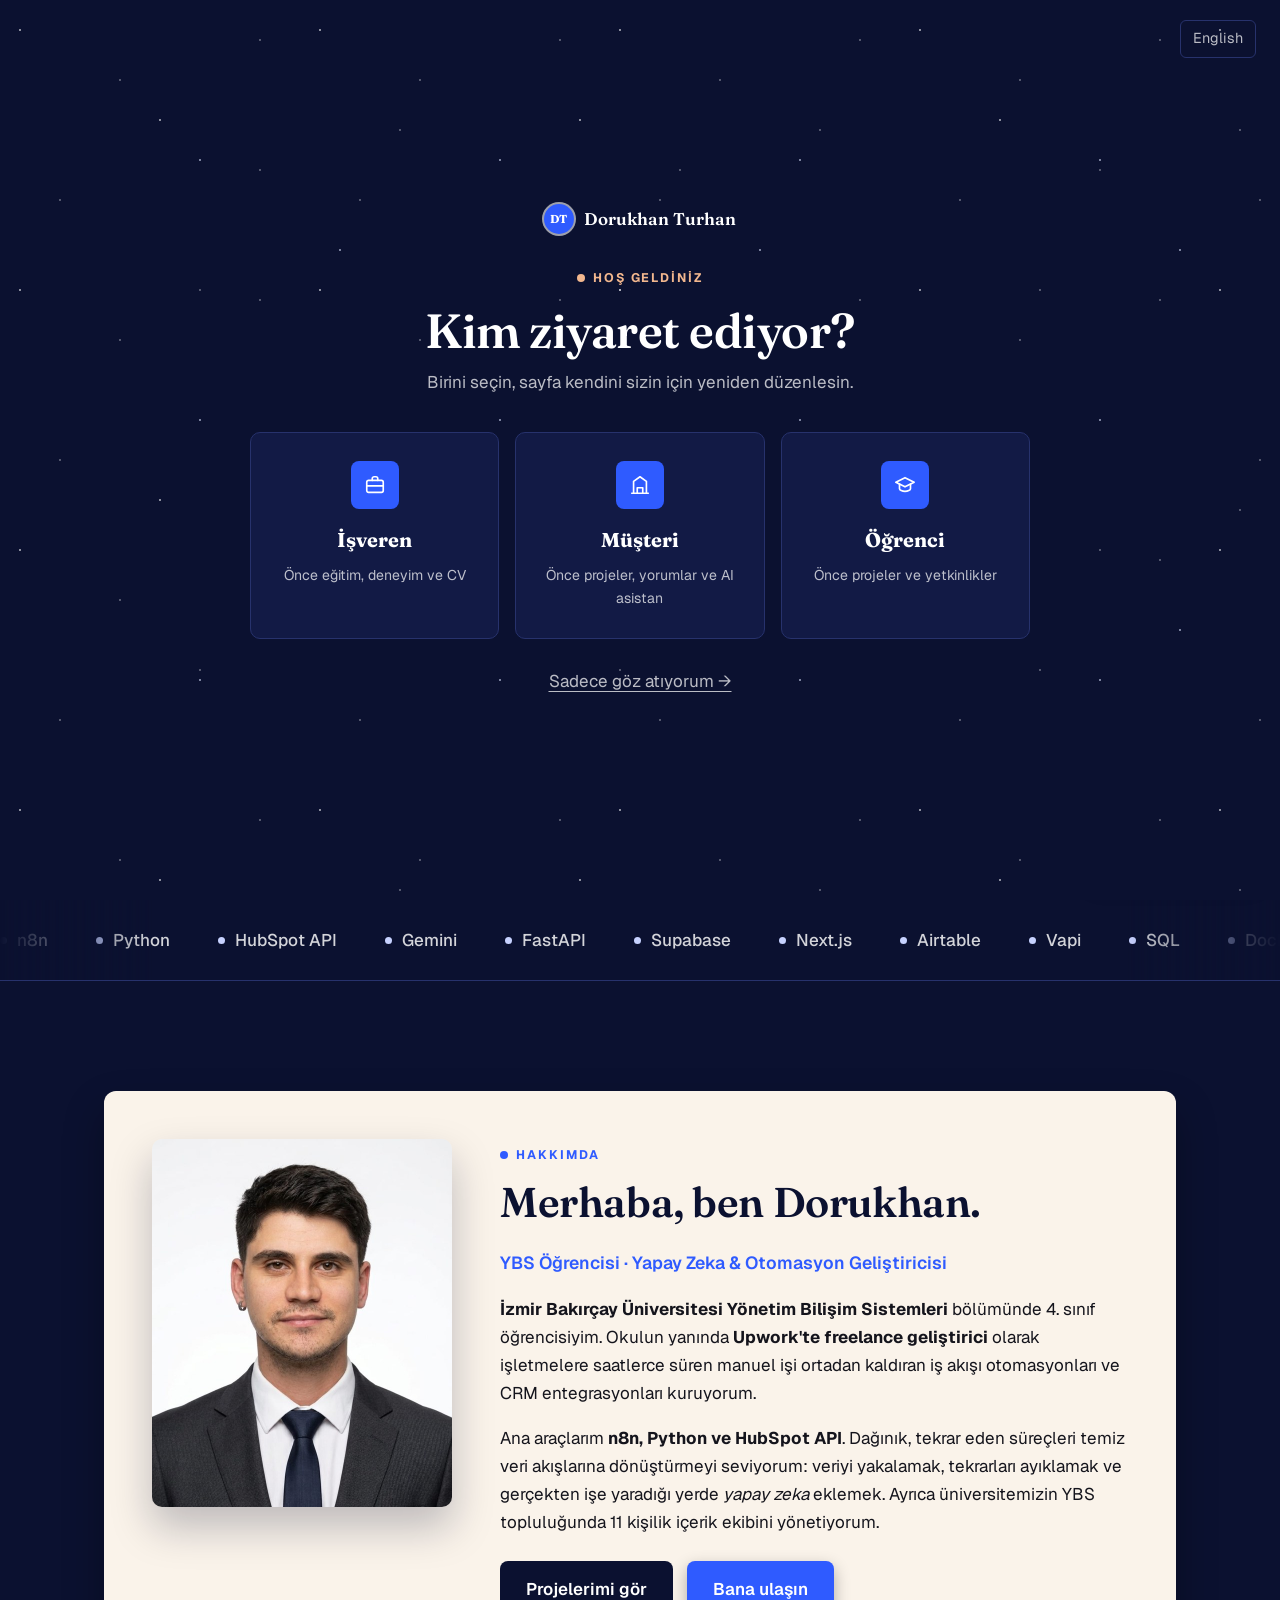
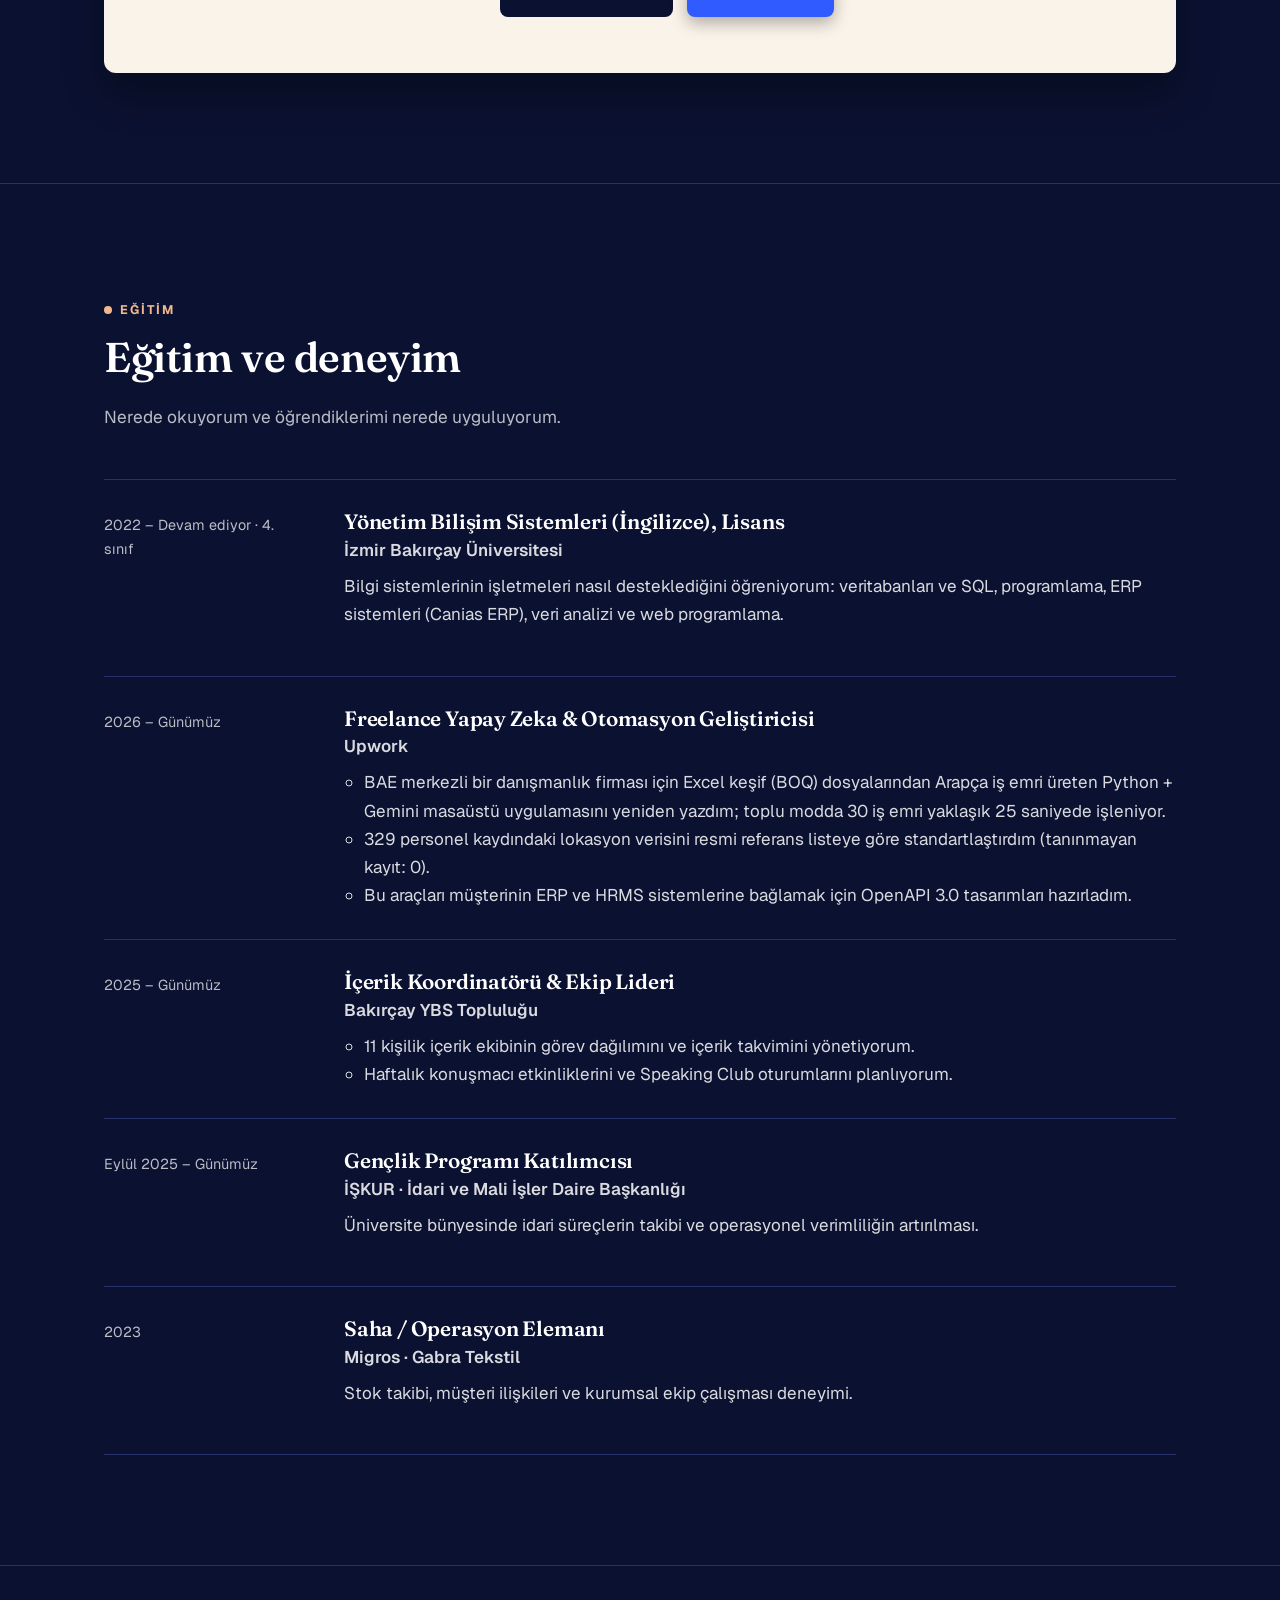
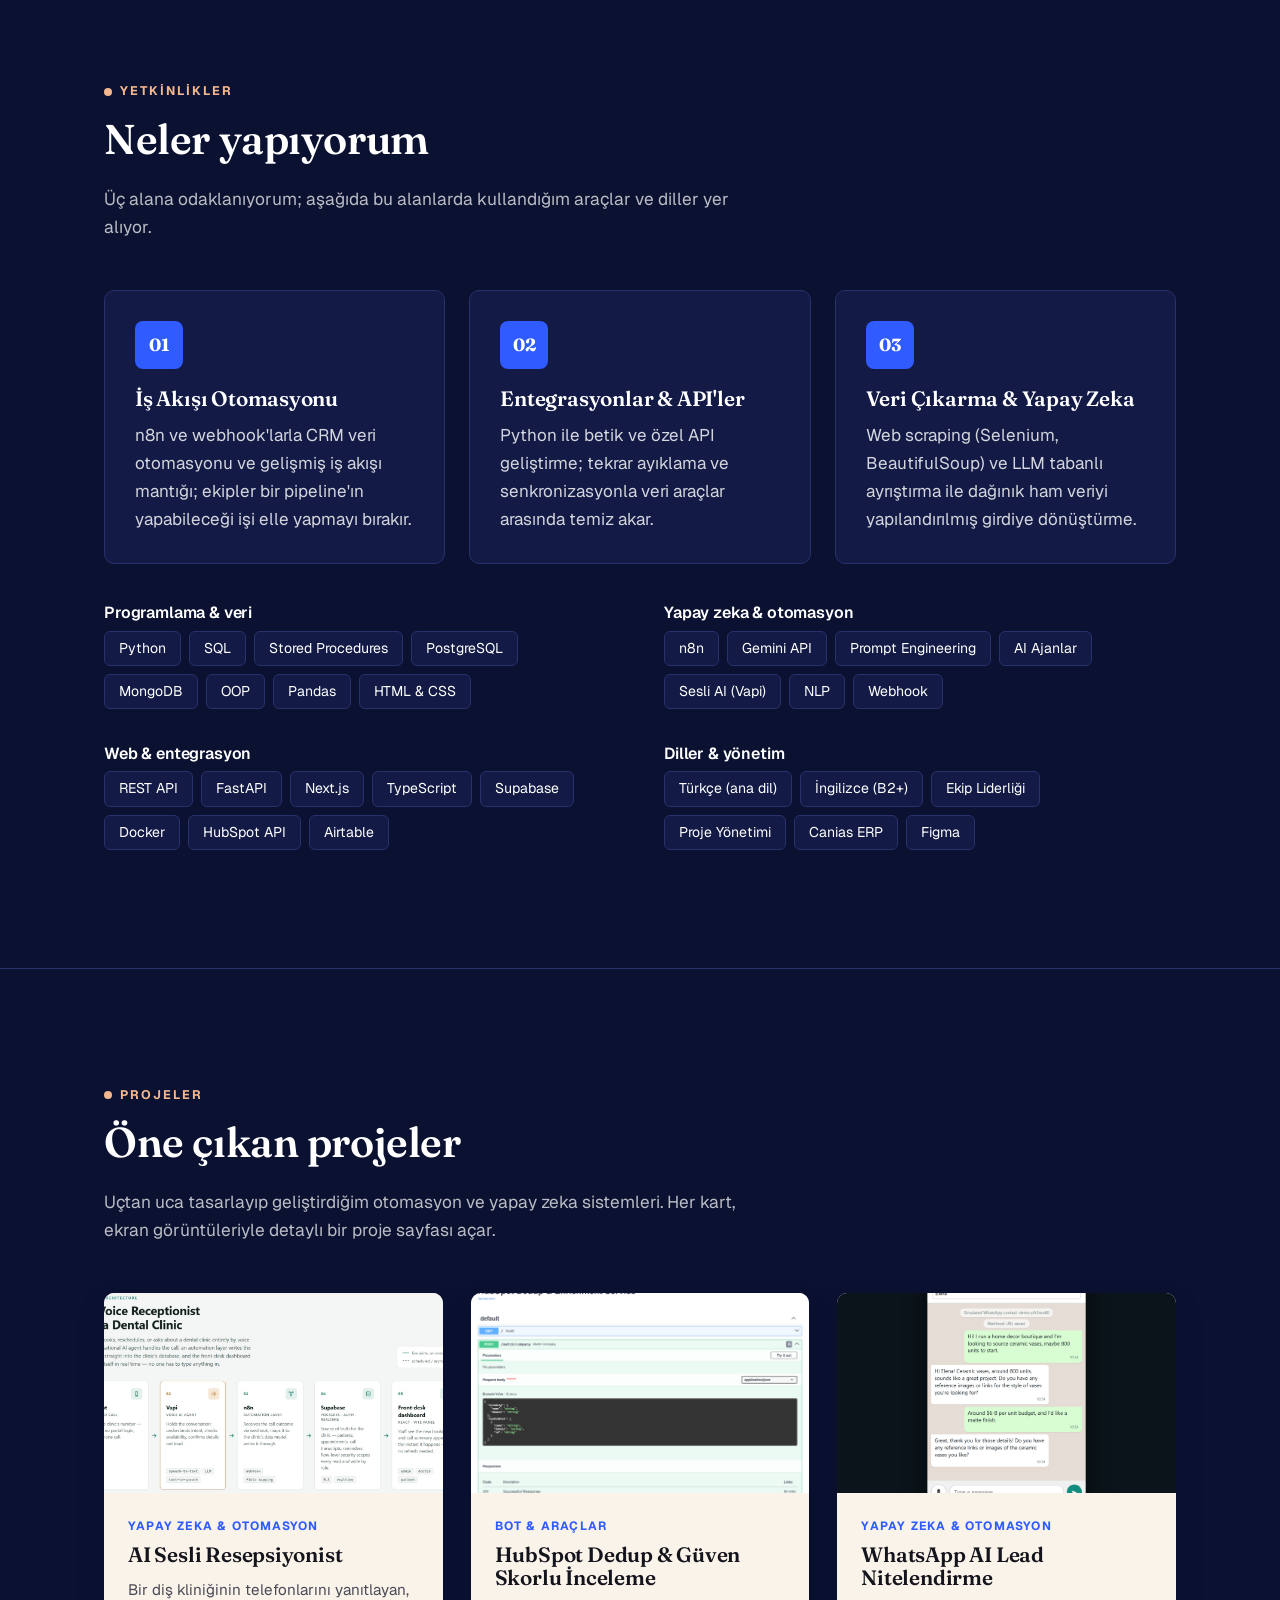
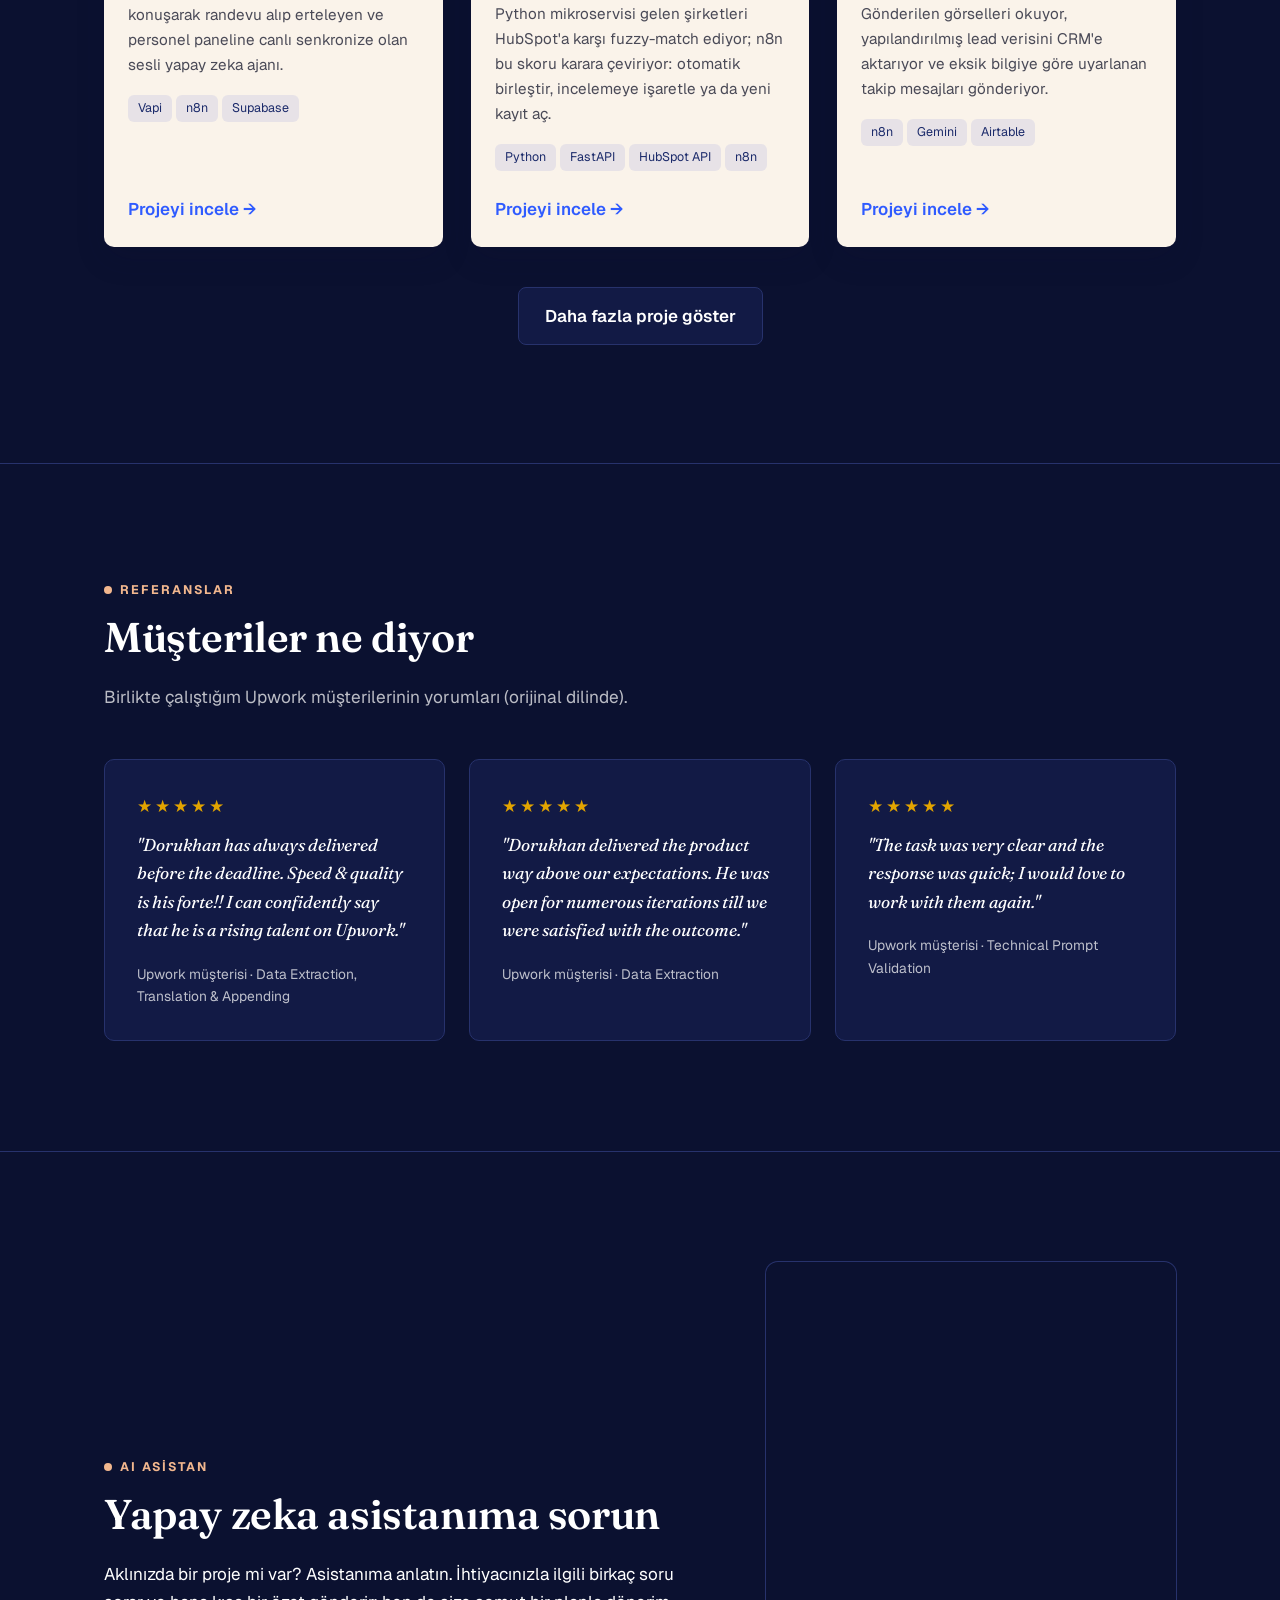
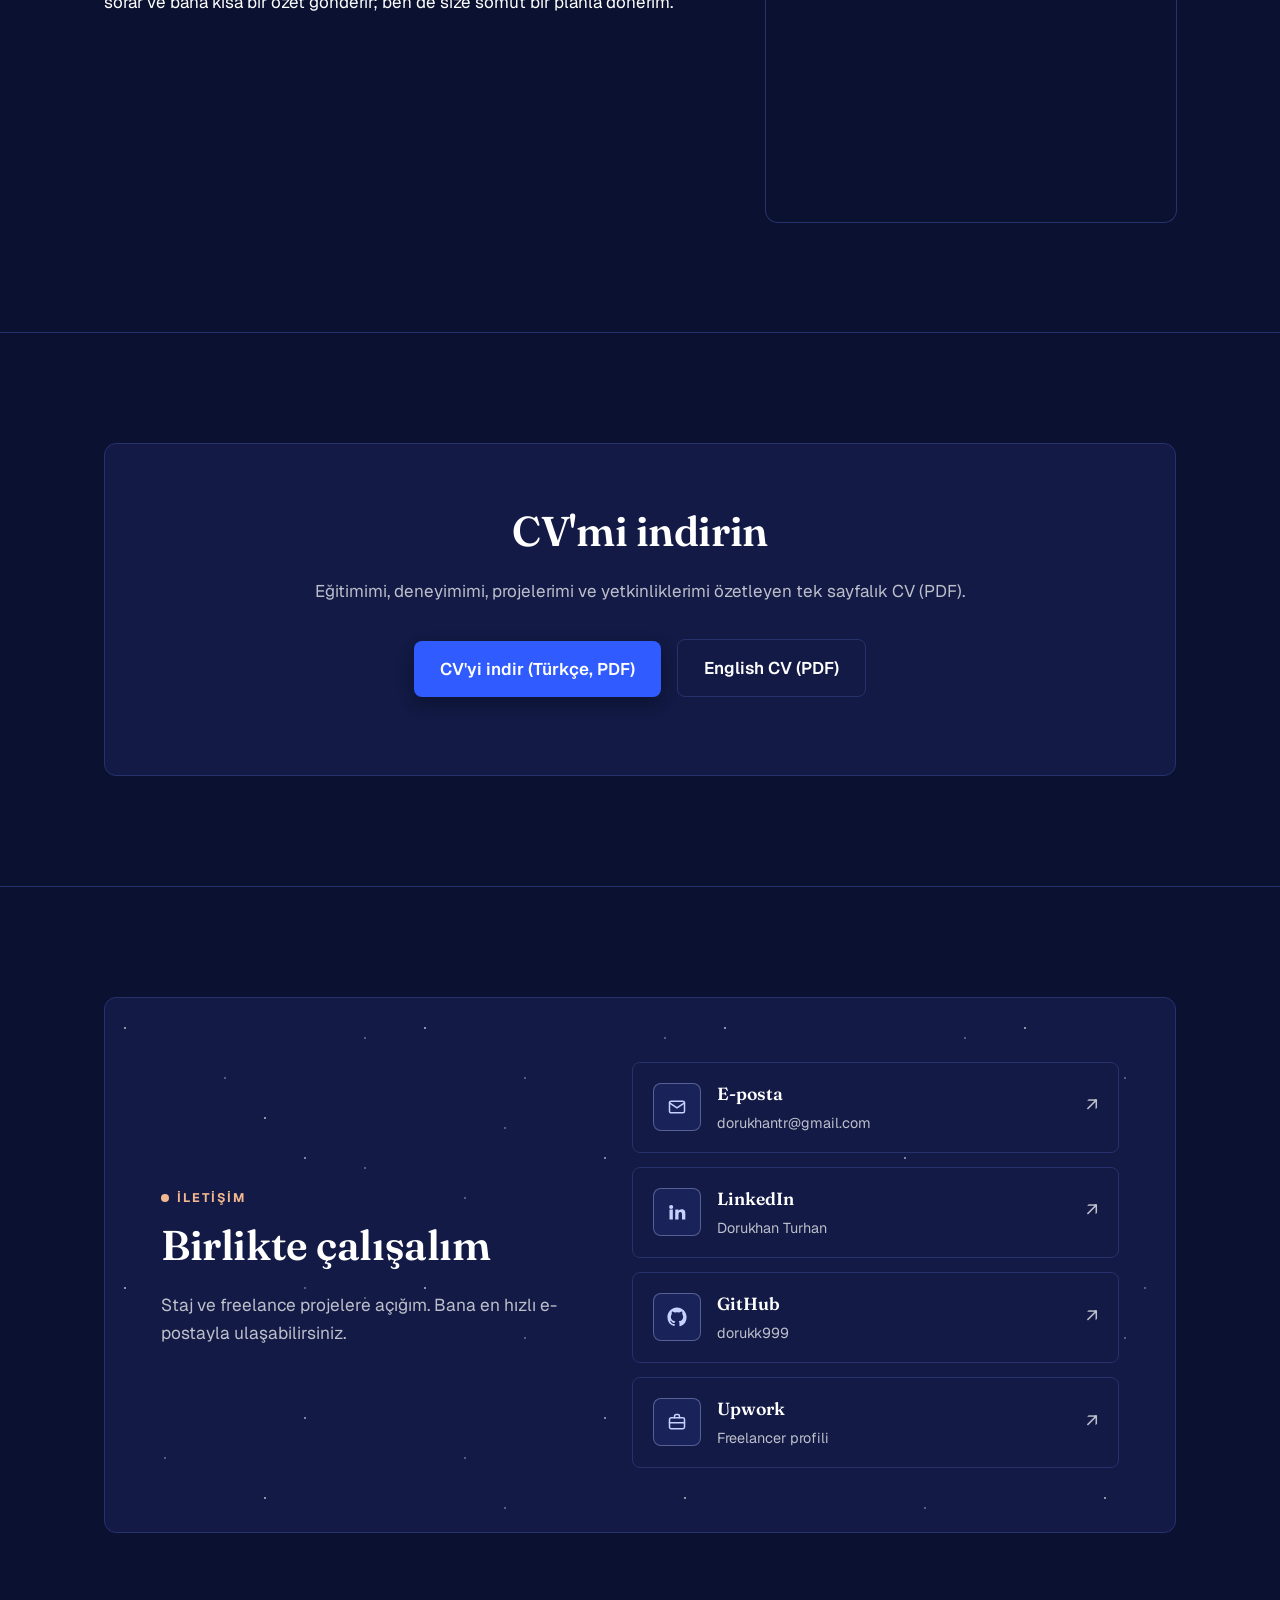
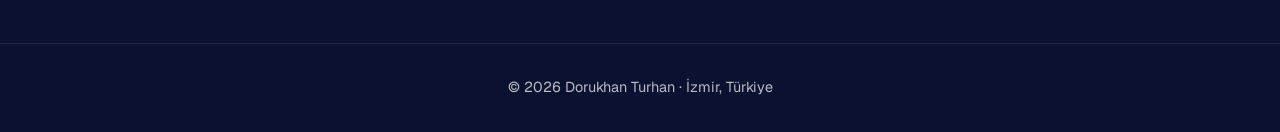
==== tr.html @ 6c32c75b "Shorten CSS and HTML without changing the rendered page" ====
<!DOCTYPE html>
<html lang="tr">
<head>
  <meta charset="UTF-8">
  <meta name="viewport" content="width=device-width, initial-scale=1.0">
  <title>Dorukhan Turhan | Yapay Zeka ve İş Akışı Otomasyonu Geliştiricisi</title>
  <meta name="description" content="Yönetim Bilişim Sistemleri öğrencisi ve freelance yapay zeka / iş akışı otomasyonu geliştiricisi Dorukhan Turhan'ın kişisel web sitesi.">
  <link rel="preconnect" href="https://fonts.googleapis.com">
  <link rel="preconnect" href="https://fonts.gstatic.com" crossorigin>
  <link href="https://fonts.googleapis.com/css2?family=Fraunces:ital,opsz,wght@0,9..144,400..700;1,9..144,400..700&amp;family=Geist:wght@400;500;600;700&amp;display=swap" rel="stylesheet">
  <link rel="stylesheet" href="styles.css?v=20261112220352">
</head>
<body>

  <!-- GATE:START (generated by persona.py) -->
  <!-- Welcome screen: shown on load. Its buttons are labels for the radio
       buttons in the hero, so choosing one personalises the page and closes it. -->
  <div class="gate" role="dialog" aria-modal="true" aria-labelledby="gate-title">
    <div class="stars"></div>
    <a href="index.html" class="gate-lang" lang="en">English</a>
    <div class="gate-box">
      <p class="gate-brand"><span class="brand-mark">DT</span>Dorukhan Turhan</p>
      <span class="eyebrow">Hoş geldiniz</span>
      <h2 id="gate-title">Kim ziyaret ediyor?</h2>
      <p class="gate-sub">Birini seçin, sayfa kendini sizin için yeniden düzenlesin.</p>
      <div class="gate-options">
        <label for="v-recruiter" class="gate-option" style="--n:0">
          <span class="gate-icon"><svg viewBox="0 0 24 24" fill="none" stroke="currentColor" stroke-width="1.8" stroke-linecap="round" stroke-linejoin="round" aria-hidden="true"><rect x="3" y="7" width="18" height="13" rx="2"/><path d="M9 7V5a2 2 0 0 1 2-2h2a2 2 0 0 1 2 2v2"/><path d="M3 13h18"/></svg></span>
          <strong>İşveren</strong>
          <span>Önce eğitim, deneyim ve CV</span>
        </label>
        <label for="v-client" class="gate-option" style="--n:1">
          <span class="gate-icon"><svg viewBox="0 0 24 24" fill="none" stroke="currentColor" stroke-width="1.8" stroke-linecap="round" stroke-linejoin="round" aria-hidden="true"><path d="M3 21h18"/><path d="M5 21V8l7-5 7 5v13"/><path d="M9 21v-6h6v6"/></svg></span>
          <strong>Müşteri</strong>
          <span>Önce projeler, yorumlar ve AI asistan</span>
        </label>
        <label for="v-student" class="gate-option" style="--n:2">
          <span class="gate-icon"><svg viewBox="0 0 24 24" fill="none" stroke="currentColor" stroke-width="1.8" stroke-linecap="round" stroke-linejoin="round" aria-hidden="true"><path d="m2 9 10-5 10 5-10 5z"/><path d="M6 11v5c0 1.5 3 3 6 3s6-1.5 6-3v-5"/></svg></span>
          <strong>Öğrenci</strong>
          <span>Önce projeler ve yetkinlikler</span>
        </label>
      </div>
      <label for="v-skip" class="gate-skip-link">Sadece göz atıyorum →</label>
    </div>
  </div>
  <!-- GATE:END -->

  <div id="progress"></div>

  <!-- ===== Yüzen menü ===== -->
  <header class="site-header">
    <nav class="nav">
      <a href="#top" class="brand"><span class="brand-mark">DT</span>Dorukhan</a>
      <ul class="nav-links">
        <li><a href="#about">Hakkımda</a></li>
        <li><a href="#education">Eğitim</a></li>
        <li><a href="#skills">Yetkinlikler</a></li>
        <li><a href="#projects">Projeler</a></li>
        <li><a href="#assistant">AI Asistan</a></li>
        <li><a href="#cv">CV</a></li>
      </ul>
      <div class="nav-actions">
        <div class="lang-toggle">
          <a href="index.html#top" lang="en">EN</a>
          <span class="active">TR</span>
        </div>
        <a href="#contact" class="nav-cta">İletişime geç</a>
      </div>
    </nav>
  </header>

  <main>

    <!-- ===== Hero ===== -->
    <section id="top" class="hero">
      <div class="stars"></div>
      <div class="container hero-content">
        <h1 class="typing typing-title v-default" aria-label="Baş ağrısı değil, saatler kazandıran otomasyonlar."><span aria-hidden="true"><span style="--i:0">B</span><span style="--i:1">a</span><span style="--i:2">ş</span><span style="--i:3"> </span><span style="--i:4">a</span><span style="--i:5">ğ</span><span style="--i:6">r</span><span style="--i:7">ı</span><span style="--i:8">s</span><span style="--i:9">ı</span><span style="--i:10"> </span><span style="--i:11">d</span><span style="--i:12">e</span><span style="--i:13">ğ</span><span style="--i:14">i</span><span style="--i:15">l</span><span style="--i:16">,</span><span style="--i:17"> </span><span class="gradient-text"><span style="--i:18">s</span><span style="--i:19">a</span><span style="--i:20">a</span><span style="--i:21">t</span><span style="--i:22">l</span><span style="--i:23">e</span><span style="--i:24">r</span><span style="--i:25"> </span><span style="--i:26">k</span><span style="--i:27">a</span><span style="--i:28">z</span><span style="--i:29">a</span><span style="--i:30">n</span><span style="--i:31">d</span><span style="--i:32">ı</span><span style="--i:33">r</span><span style="--i:34">a</span><span style="--i:35">n</span><span style="--i:36"> </span><span style="--i:37">o</span><span style="--i:38">t</span><span style="--i:39">o</span><span style="--i:40">m</span><span style="--i:41">a</span><span style="--i:42">s</span><span style="--i:43">y</span><span style="--i:44">o</span><span style="--i:45">n</span><span style="--i:46">l</span><span style="--i:47">a</span><span style="--i:48">r</span><span style="--i:49">.</span></span></span></h1>
        <p class="hero-sub typing typing-sub v-default" aria-label="Dorukhan Turhan: İzmir Bakırçay Üniversitesi YBS öğrencisi; n8n, Python ve CRM API&#x27;leriyle çalışan freelance yapay zeka ve iş akışı otomasyonu geliştiricisi."><span aria-hidden="true"><span style="--i:0">D</span><span style="--i:1">o</span><span style="--i:2">r</span><span style="--i:3">u</span><span style="--i:4">k</span><span style="--i:5">h</span><span style="--i:6">a</span><span style="--i:7">n</span><span style="--i:8"> </span><span style="--i:9">T</span><span style="--i:10">u</span><span style="--i:11">r</span><span style="--i:12">h</span><span style="--i:13">a</span><span style="--i:14">n</span><span style="--i:15">:</span><span style="--i:16"> </span><span style="--i:17">İ</span><span style="--i:18">z</span><span style="--i:19">m</span><span style="--i:20">i</span><span style="--i:21">r</span><span style="--i:22"> </span><span style="--i:23">B</span><span style="--i:24">a</span><span style="--i:25">k</span><span style="--i:26">ı</span><span style="--i:27">r</span><span style="--i:28">ç</span><span style="--i:29">a</span><span style="--i:30">y</span><span style="--i:31"> </span><span style="--i:32">Ü</span><span style="--i:33">n</span><span style="--i:34">i</span><span style="--i:35">v</span><span style="--i:36">e</span><span style="--i:37">r</span><span style="--i:38">s</span><span style="--i:39">i</span><span style="--i:40">t</span><span style="--i:41">e</span><span style="--i:42">s</span><span style="--i:43">i</span><span style="--i:44"> </span><span style="--i:45">Y</span><span style="--i:46">B</span><span style="--i:47">S</span><span style="--i:48"> </span><span style="--i:49">ö</span><span style="--i:50">ğ</span><span style="--i:51">r</span><span style="--i:52">e</span><span style="--i:53">n</span><span style="--i:54">c</span><span style="--i:55">i</span><span style="--i:56">s</span><span style="--i:57">i</span><span style="--i:58">;</span><span style="--i:59"> </span><span style="--i:60">n</span><span style="--i:61">8</span><span style="--i:62">n</span><span style="--i:63">,</span><span style="--i:64"> </span><span style="--i:65">P</span><span style="--i:66">y</span><span style="--i:67">t</span><span style="--i:68">h</span><span style="--i:69">o</span><span style="--i:70">n</span><span style="--i:71"> </span><span style="--i:72">v</span><span style="--i:73">e</span><span style="--i:74"> </span><span style="--i:75">C</span><span style="--i:76">R</span><span style="--i:77">M</span><span style="--i:78"> </span><span style="--i:79">A</span><span style="--i:80">P</span><span style="--i:81">I</span><span style="--i:82">'</span><span style="--i:83">l</span><span style="--i:84">e</span><span style="--i:85">r</span><span style="--i:86">i</span><span style="--i:87">y</span><span style="--i:88">l</span><span style="--i:89">e</span><span style="--i:90"> </span><span style="--i:91">ç</span><span style="--i:92">a</span><span style="--i:93">l</span><span style="--i:94">ı</span><span style="--i:95">ş</span><span style="--i:96">a</span><span style="--i:97">n</span><span style="--i:98"> </span><span style="--i:99">f</span><span style="--i:100">r</span><span style="--i:101">e</span><span style="--i:102">e</span><span style="--i:103">l</span><span style="--i:104">a</span><span style="--i:105">n</span><span style="--i:106">c</span><span style="--i:107">e</span><span style="--i:108"> </span><span style="--i:109">y</span><span style="--i:110">a</span><span style="--i:111">p</span><span style="--i:112">a</span><span style="--i:113">y</span><span style="--i:114"> </span><span style="--i:115">z</span><span style="--i:116">e</span><span style="--i:117">k</span><span style="--i:118">a</span><span style="--i:119"> </span><span style="--i:120">v</span><span style="--i:121">e</span><span style="--i:122"> </span><span style="--i:123">i</span><span style="--i:124">ş</span><span style="--i:125"> </span><span style="--i:126">a</span><span style="--i:127">k</span><span style="--i:128">ı</span><span style="--i:129">ş</span><span style="--i:130">ı</span><span style="--i:131"> </span><span style="--i:132">o</span><span style="--i:133">t</span><span style="--i:134">o</span><span style="--i:135">m</span><span style="--i:136">a</span><span style="--i:137">s</span><span style="--i:138">y</span><span style="--i:139">o</span><span style="--i:140">n</span><span style="--i:141">u</span><span style="--i:142"> </span><span style="--i:143">g</span><span style="--i:144">e</span><span style="--i:145">l</span><span style="--i:146">i</span><span style="--i:147">ş</span><span style="--i:148">t</span><span style="--i:149">i</span><span style="--i:150">r</span><span style="--i:151">i</span><span style="--i:152">c</span><span style="--i:153">i</span><span style="--i:154">s</span><span style="--i:155">i</span><span style="--i:156">.</span></span></p>
        <!-- PERSONA:START (generated by persona.py) -->
        <p class="hero-title v-alt v-recruiter" role="heading" aria-level="1">Gerçek otomasyonlar teslim eden <span class="gradient-text">bir staj adayı.</span></p>
        <p class="hero-sub v-alt v-recruiter">İzmir Bakırçay Üniversitesi'nde 4. sınıf YBS öğrencisiyim; uluslararası müşterilere yapay zeka araçları ve CRM otomasyonları teslim ettim.</p>
        <p class="hero-title v-alt v-client" role="heading" aria-level="1">Ekibinize her hafta <span class="gradient-text">saatler kazandıran otomasyon.</span></p>
        <p class="hero-sub v-alt v-client">Lead toplayan, verinizi temizleyen ve ekibinizi kopyala-yapıştırdan kurtaran n8n, Python ve CRM otomasyonları tasarlıyorum.</p>
        <p class="hero-title v-alt v-student" role="heading" aria-level="1">YBS derslerinden <span class="gradient-text">gerçek müşteri projelerine.</span></p>
        <p class="hero-sub v-alt v-student">Ben de 4. sınıf bir YBS öğrencisiyim. Derste öğrendiklerimizi Upwork'te ücretli otomasyon projelerine nasıl dönüştürdüğümü burada görebilirsin.</p>
        <div class="hero-cta v-default fade-up after-typing">
          <a href="#projects" class="btn btn-primary">Çalışmalarımı gör</a>
          <a href="my-cv-tr.pdf" class="btn btn-ghost" download>CV'mi indir</a>
        </div>
        <div class="hero-cta v-alt v-recruiter">
          <a href="my-cv-tr.pdf" class="btn btn-primary" download>CV'mi indir</a>
          <a href="#education" class="btn btn-ghost">Eğitim ve deneyim</a>
        </div>
        <div class="hero-cta v-alt v-client">
          <a href="#assistant" class="btn btn-primary">Proje başlat</a>
          <a href="#projects" class="btn btn-ghost">Çalışmalarımı gör</a>
        </div>
        <div class="hero-cta v-alt v-student">
          <a href="#projects" class="btn btn-primary">Projelerimi gör</a>
          <a href="https://github.com/dorukk999" class="btn btn-ghost" target="_blank" rel="noopener">GitHub'ım</a>
        </div>
        <!-- The visitor-type radio buttons. They are invisible: the welcome
             screen's options are their labels. CSS :has() checks which one is
             selected and changes the whole page.
             v-all = nothing chosen yet, v-skip = "just browsing",
             v-change = "Change" (opens the welcome screen again) -->
        <div class="persona-radios">
          <input type="radio" name="visitor" id="v-all" class="persona-radio" checked>
          <input type="radio" name="visitor" id="v-skip" class="gate-skip">
          <input type="radio" name="visitor" id="v-change" class="gate-skip">
          <input type="radio" name="visitor" id="v-recruiter" class="persona-radio">
          <input type="radio" name="visitor" id="v-client" class="persona-radio">
          <input type="radio" name="visitor" id="v-student" class="persona-radio">
        </div>
        <!-- after a choice: a short note with a link to change it -->
        <p class="persona-note v-alt v-recruiter">✓ İşverenler için düzenlendi: eğitim ve CV en üstte · <label for="v-change">Değiştir</label></p>
        <p class="persona-note v-alt v-client">✓ Müşteriler için düzenlendi: projeler ve yorumlar en üstte · <label for="v-change">Değiştir</label></p>
        <p class="persona-note v-alt v-student">✓ Öğrenciler için düzenlendi: projeler ve yetkinlikler en üstte · <label for="v-change">Değiştir</label></p>
        <!-- PERSONA:END -->
      </div>
    </section>

    <!-- ===== Teknoloji şeridi (döngü kesintisiz olsun diye liste iki kez yazıldı) ===== -->
    <div class="marquee">
      <ul class="marquee-track">
        <li>n8n</li><li>Python</li><li>HubSpot API</li><li>Gemini</li><li>FastAPI</li><li>Supabase</li>
        <li>Next.js</li><li>Airtable</li><li>Vapi</li><li>SQL</li><li>Docker</li>
        <li aria-hidden="true">n8n</li><li aria-hidden="true">Python</li><li aria-hidden="true">HubSpot API</li>
        <li aria-hidden="true">Gemini</li><li aria-hidden="true">FastAPI</li><li aria-hidden="true">Supabase</li>
        <li aria-hidden="true">Next.js</li><li aria-hidden="true">Airtable</li><li aria-hidden="true">Vapi</li>
        <li aria-hidden="true">SQL</li><li aria-hidden="true">Docker</li>
      </ul>
    </div>

    <!-- ===== Hakkımda ===== -->
    <section id="about" class="section">
      <div class="container">
        <div class="about-card reveal">
          <img src="images/profile.jpg" alt="Dorukhan Turhan'ın portre fotoğrafı" class="profile-photo">
          <div class="about-text">
            <span class="eyebrow">Hakkımda</span>
            <h2>Merhaba, ben Dorukhan.</h2>
            <p class="role">YBS Öğrencisi · Yapay Zeka &amp; Otomasyon Geliştiricisi</p>
            <p>
              <strong>İzmir Bakırçay Üniversitesi</strong> <strong>Yönetim Bilişim Sistemleri</strong> bölümünde
              4. sınıf öğrencisiyim. Okulun yanında <strong>Upwork'te freelance geliştirici</strong> olarak
              işletmelere saatlerce süren manuel işi ortadan kaldıran iş akışı otomasyonları ve CRM entegrasyonları kuruyorum.
            </p>
            <p>
              Ana araçlarım <strong>n8n, Python ve HubSpot API</strong>. Dağınık, tekrar eden süreçleri temiz
              veri akışlarına dönüştürmeyi seviyorum: veriyi yakalamak, tekrarları ayıklamak ve gerçekten işe
              yaradığı yerde <em>yapay zeka</em> eklemek. Ayrıca üniversitemizin YBS topluluğunda 11 kişilik içerik ekibini yönetiyorum.
            </p>
            <a href="#projects" class="btn btn-dark">Projelerimi gör</a>
            <a href="#contact" class="btn btn-primary">Bana ulaşın</a>
          </div>
        </div>
      </div>
    </section>

    <!-- ===== Eğitim ===== -->
    <section id="education" class="section on-dark">
      <div class="container">
        <span class="eyebrow">Eğitim</span>
        <h2>Eğitim ve deneyim</h2>
        <p class="section-intro">Nerede okuyorum ve öğrendiklerimi nerede uyguluyorum.</p>
        <div class="reveal">
          <ul class="timeline">
            <li class="timeline-item">
              <span class="timeline-date">2022 – Devam ediyor · 4. sınıf</span>
              <h3>Yönetim Bilişim Sistemleri (İngilizce), Lisans</h3>
              <p class="org">İzmir Bakırçay Üniversitesi</p>
              <p>Bilgi sistemlerinin işletmeleri nasıl desteklediğini öğreniyorum: veritabanları ve SQL, programlama,
                ERP sistemleri (Canias ERP), veri analizi ve web programlama.</p>
            </li>
            <li class="timeline-item">
              <span class="timeline-date">2026 – Günümüz</span>
              <h3>Freelance Yapay Zeka &amp; Otomasyon Geliştiricisi</h3>
              <p class="org">Upwork</p>
              <ul>
                <li>BAE merkezli bir danışmanlık firması için Excel keşif (BOQ) dosyalarından Arapça iş emri üreten
                  Python + Gemini masaüstü uygulamasını yeniden yazdım; toplu modda 30 iş emri yaklaşık 25 saniyede işleniyor.</li>
                <li>329 personel kaydındaki lokasyon verisini resmi referans listeye göre standartlaştırdım (tanınmayan kayıt: 0).</li>
                <li>Bu araçları müşterinin ERP ve HRMS sistemlerine bağlamak için OpenAPI 3.0 tasarımları hazırladım.</li>
              </ul>
            </li>
            <li class="timeline-item">
              <span class="timeline-date">2025 – Günümüz</span>
              <h3>İçerik Koordinatörü &amp; Ekip Lideri</h3>
              <p class="org">Bakırçay YBS Topluluğu</p>
              <ul>
                <li>11 kişilik içerik ekibinin görev dağılımını ve içerik takvimini yönetiyorum.</li>
                <li>Haftalık konuşmacı etkinliklerini ve Speaking Club oturumlarını planlıyorum.</li>
              </ul>
            </li>
            <li class="timeline-item">
              <span class="timeline-date">Eylül 2025 – Günümüz</span>
              <h3>Gençlik Programı Katılımcısı</h3>
              <p class="org">İŞKUR · İdari ve Mali İşler Daire Başkanlığı</p>
              <p>Üniversite bünyesinde idari süreçlerin takibi ve operasyonel verimliliğin artırılması.</p>
            </li>
            <li class="timeline-item">
              <span class="timeline-date">2023</span>
              <h3>Saha / Operasyon Elemanı</h3>
              <p class="org">Migros · Gabra Tekstil</p>
              <p>Stok takibi, müşteri ilişkileri ve kurumsal ekip çalışması deneyimi.</p>
            </li>
          </ul>
        </div>
      </div>
    </section>

    <!-- ===== Yetkinlikler ===== -->
    <section id="skills" class="section on-dark">
      <div class="container">
        <span class="eyebrow">Yetkinlikler</span>
        <h2>Neler yapıyorum</h2>
        <p class="section-intro">Üç alana odaklanıyorum; aşağıda bu alanlarda kullandığım araçlar ve diller yer alıyor.</p>

        <div class="card-grid">
          <div class="card reveal">
            <span class="card-icon">01</span>
            <h3>İş Akışı Otomasyonu</h3>
            <p>n8n ve webhook'larla CRM veri otomasyonu ve gelişmiş iş akışı mantığı; ekipler bir pipeline'ın yapabileceği işi elle yapmayı bırakır.</p>
          </div>
          <div class="card reveal">
            <span class="card-icon">02</span>
            <h3>Entegrasyonlar &amp; API'ler</h3>
            <p>Python ile betik ve özel API geliştirme; tekrar ayıklama ve senkronizasyonla veri araçlar arasında temiz akar.</p>
          </div>
          <div class="card reveal">
            <span class="card-icon">03</span>
            <h3>Veri Çıkarma &amp; Yapay Zeka</h3>
            <p>Web scraping (Selenium, BeautifulSoup) ve LLM tabanlı ayrıştırma ile dağınık ham veriyi yapılandırılmış girdiye dönüştürme.</p>
          </div>
        </div>

        <div class="skill-groups">
          <div>
            <h3>Programlama &amp; veri</h3>
            <ul class="chips">
              <li>Python</li><li>SQL</li><li>Stored Procedures</li><li>PostgreSQL</li>
              <li>MongoDB</li><li>OOP</li><li>Pandas</li><li>HTML &amp; CSS</li>
            </ul>
          </div>
          <div>
            <h3>Yapay zeka &amp; otomasyon</h3>
            <ul class="chips">
              <li>n8n</li><li>Gemini API</li><li>Prompt Engineering</li><li>AI Ajanlar</li>
              <li>Sesli AI (Vapi)</li><li>NLP</li><li>Webhook</li>
            </ul>
          </div>
          <div>
            <h3>Web &amp; entegrasyon</h3>
            <ul class="chips">
              <li>REST API</li><li>FastAPI</li><li>Next.js</li><li>TypeScript</li>
              <li>Supabase</li><li>Docker</li><li>HubSpot API</li><li>Airtable</li>
            </ul>
          </div>
          <div>
            <h3>Diller &amp; yönetim</h3>
            <ul class="chips">
              <li>Türkçe (ana dil)</li><li>İngilizce (B2+)</li><li>Ekip Liderliği</li>
              <li>Proje Yönetimi</li><li>Canias ERP</li><li>Figma</li>
            </ul>
          </div>
        </div>
      </div>
    </section>

    <!-- ===== Projeler ===== -->
    <section id="projects" class="section">
      <div class="container">
        <div class="on-dark">
          <span class="eyebrow">Projeler</span>
          <h2>Öne çıkan projeler</h2>
          <p class="section-intro">Uçtan uca tasarlayıp geliştirdiğim otomasyon ve yapay zeka sistemleri. Her kart, ekran görüntüleriyle detaylı bir proje sayfası açar.</p>
        </div>

        <!-- Hidden checkbox: when it is checked, CSS shows the cards after the 4th -->
        <input type="checkbox" id="more-projects" class="more-toggle">
        <div class="project-grid">
          <article class="project-card reveal">
            <div class="project-image"><img src="images/projects/voice-receptionist/cover-architecture.jpg" alt="AI sesli resepsiyonistin mimari şeması" loading="lazy"></div>
            <div class="project-body">
              <span class="category">Yapay Zeka &amp; Otomasyon</span>
              <h3>AI Sesli Resepsiyonist</h3>
              <p>Bir diş kliniğinin telefonlarını yanıtlayan, konuşarak randevu alıp erteleyen ve personel paneline canlı senkronize olan sesli yapay zeka ajanı.</p>
              <ul class="tags"><li>Vapi</li><li>n8n</li><li>Supabase</li></ul>
              <a href="projects/ai-voice-receptionist-tr.html" class="read-more">Projeyi incele <span>→</span></a>
            </div>
          </article>

          <article class="project-card reveal">
            <div class="project-image"><img src="images/projects/hubspot-dedup-pipeline/cover-api-docs.png" alt="HubSpot tekrar ayıklama servisinin API dokümantasyonu" loading="lazy"></div>
            <div class="project-body">
              <span class="category">Bot &amp; Araçlar</span>
              <h3>HubSpot Dedup &amp; Güven Skorlu İnceleme</h3>
              <p>Python mikroservisi gelen şirketleri HubSpot'a karşı fuzzy-match ediyor; n8n bu skoru karara çeviriyor: otomatik birleştir, incelemeye işaretle ya da yeni kayıt aç.</p>
              <ul class="tags"><li>Python</li><li>FastAPI</li><li>HubSpot API</li><li>n8n</li></ul>
              <a href="projects/hubspot-dedup-pipeline-tr.html" class="read-more">Projeyi incele <span>→</span></a>
            </div>
          </article>

          <article class="project-card reveal">
            <div class="project-image"><img src="images/projects/whatsapp-ai-lead-qualification/chat-conversation.png" alt="Yapay zeka lead nitelendirme asistanıyla WhatsApp yazışması" loading="lazy"></div>
            <div class="project-body">
              <span class="category">Yapay Zeka &amp; Otomasyon</span>
              <h3>WhatsApp AI Lead Nitelendirme</h3>
              <p>Gönderilen görselleri okuyor, yapılandırılmış lead verisini CRM'e aktarıyor ve eksik bilgiye göre uyarlanan takip mesajları gönderiyor.</p>
              <ul class="tags"><li>n8n</li><li>Gemini</li><li>Airtable</li></ul>
              <a href="projects/whatsapp-ai-lead-qualification-tr.html" class="read-more">Projeyi incele <span>→</span></a>
            </div>
          </article>

          <article class="project-card reveal">
            <div class="project-image"><img src="images/projects/linkedin-automation-pipeline/cover-workflow.jpg" alt="LinkedIn otomasyon pipeline'ının n8n iş akışı" loading="lazy"></div>
            <div class="project-body">
              <span class="category">Yapay Zeka &amp; Otomasyon</span>
              <h3>LinkedIn Otomasyon Pipeline'ı</h3>
              <p>LinkedIn profillerini topluyor, adayları Gemini AI ile puanlıyor ve uygun olanları e-posta uyarısıyla birlikte HubSpot'a aktarıyor.</p>
              <ul class="tags"><li>n8n</li><li>Apify</li><li>Gemini</li><li>HubSpot</li></ul>
              <a href="projects/linkedin-automation-pipeline-tr.html" class="read-more">Projeyi incele <span>→</span></a>
            </div>
          </article>

          <article class="project-card reveal">
            <div class="project-image"><img src="images/projects/hubspot-lead-pipeline/cover-workflow.jpg" alt="HubSpot lead pipeline'ının n8n iş akışı" loading="lazy"></div>
            <div class="project-body">
              <span class="category">Bot &amp; Araçlar</span>
              <h3>HubSpot Lead Yakalama &amp; Tekrar Ayıklama</h3>
              <p>Lead'leri webhook ile yakalıyor, HubSpot'a karşı domain bazında tekrarları ayıklıyor, CRM kaydını oluşturup güncelliyor ve anında uyarı gönderiyor.</p>
              <ul class="tags"><li>Python</li><li>n8n</li><li>REST API</li></ul>
              <a href="projects/hubspot-lead-pipeline-tr.html" class="read-more">Projeyi incele <span>→</span></a>
            </div>
          </article>

          <article class="project-card reveal">
            <div class="project-image"><img src="images/projects/crm-project-status-emails/cover-email-contract-signed.png" alt="İlerleme takipçili markalı proje durum e-postası" loading="lazy"></div>
            <div class="project-body">
              <span class="category">Bot &amp; Araçlar</span>
              <h3>CRM Tetiklemeli Proje Durum E-postaları</h3>
              <p>CRM'deki bir durum değişikliği, ilerleme takipçili markalı bir e-postayı otomatik gönderiyor: bir hizmet işletmesi için "siparişim nerede" deneyimi.</p>
              <ul class="tags"><li>n8n</li><li>HTML E-posta</li><li>Airtable</li></ul>
              <a href="projects/crm-project-status-emails-tr.html" class="read-more">Projeyi incele <span>→</span></a>
            </div>
          </article>
        </div>
        <div class="more-wrap">
          <label for="more-projects" class="btn btn-ghost more-button"><span class="more-label">Daha fazla proje göster</span><span class="less-label">Daha az göster</span></label>
        </div>
      </div>
    </section>

    <!-- ===== Referanslar (yorumlar İngilizce orijinal haliyle) ===== -->
    <section id="testimonials" class="section on-dark">
      <div class="container">
        <span class="eyebrow">Referanslar</span>
        <h2>Müşteriler ne diyor</h2>
        <p class="section-intro">Birlikte çalıştığım Upwork müşterilerinin yorumları (orijinal dilinde).</p>
        <div class="card-grid">
          <figure class="quote reveal">
            <div class="stars-rating" aria-label="5 üzerinden 5 yıldız">★★★★★</div>
            <blockquote lang="en">"Dorukhan has always delivered before the deadline. Speed &amp; quality is his forte!! I can confidently say that he is a rising talent on Upwork."</blockquote>
            <figcaption>Upwork müşterisi · Data Extraction, Translation &amp; Appending</figcaption>
          </figure>
          <figure class="quote reveal">
            <div class="stars-rating" aria-label="5 üzerinden 5 yıldız">★★★★★</div>
            <blockquote lang="en">"Dorukhan delivered the product way above our expectations. He was open for numerous iterations till we were satisfied with the outcome."</blockquote>
            <figcaption>Upwork müşterisi · Data Extraction</figcaption>
          </figure>
          <figure class="quote reveal">
            <div class="stars-rating" aria-label="5 üzerinden 5 yıldız">★★★★★</div>
            <blockquote lang="en">"The task was very clear and the response was quick; I would love to work with them again."</blockquote>
            <figcaption>Upwork müşterisi · Technical Prompt Validation</figcaption>
          </figure>
        </div>
      </div>
    </section>

    <!-- ===== AI asistan (iframe ile gömülü) ===== -->
    <section id="assistant" class="section on-dark">
      <div class="container assistant-layout">
        <div>
          <span class="eyebrow">AI Asistan</span>
          <h2>Yapay zeka asistanıma sorun</h2>
          <p>Aklınızda bir proje mi var? Asistanıma anlatın. İhtiyacınızla ilgili birkaç soru sorar ve bana kısa
            bir özet gönderir; ben de size somut bir planla dönerim.</p>
        </div>
        <iframe class="assistant-frame reveal" src="https://dorukhan-turhan.netlify.app/embed/chat?lang=tr" title="Dorukhan'ın yapay zeka asistanıyla sohbet" loading="lazy"></iframe>
      </div>
    </section>

    <!-- ===== CV indir ===== -->
    <section id="cv" class="section">
      <div class="container">
        <div class="cv-box reveal">
          <h2>CV'mi indirin</h2>
          <p>Eğitimimi, deneyimimi, projelerimi ve yetkinliklerimi özetleyen tek sayfalık CV (PDF).</p>
          <a href="my-cv-tr.pdf" class="btn btn-primary" download>CV'yi indir (Türkçe, PDF)</a>
          <a href="my-cv.pdf" class="btn btn-ghost" download>English CV (PDF)</a>
        </div>
      </div>
    </section>

    <!-- ===== İletişim ===== -->
    <section id="contact" class="section">
      <div class="container">
        <div class="contact-panel on-dark reveal">
          <div class="stars"></div>
          <div class="contact-intro">
            <span class="eyebrow">İletişim</span>
            <h2>Birlikte çalışalım</h2>
            <p class="section-intro">Staj ve freelance projelere açığım. Bana en hızlı e-postayla ulaşabilirsiniz.</p>
          </div>
          <ul class="contact-list">
            <li><a href="mailto:dorukhantr@gmail.com" class="contact-link">
              <span class="contact-icon"><svg viewBox="0 0 24 24" fill="none" stroke="currentColor" stroke-width="1.8" stroke-linecap="round" stroke-linejoin="round" aria-hidden="true"><rect x="3" y="5" width="18" height="14" rx="2"/><path d="m3 7 9 6 9-6"/></svg></span>
              <span class="contact-text"><strong>E-posta</strong><span>dorukhantr@gmail.com</span></span>
              <span class="contact-arrow" aria-hidden="true">↗</span>
            </a></li>
            <li><a href="https://www.linkedin.com/in/dorukhan-turhan-6a9bb5365" class="contact-link" target="_blank" rel="noopener">
              <span class="contact-icon"><svg viewBox="0 0 24 24" fill="currentColor" aria-hidden="true"><path d="M4.98 3.5a2.5 2.5 0 1 1 0 5 2.5 2.5 0 0 1 0-5zM3 9h4v12H3zM10 9h3.8v1.7h.05c.53-1 1.83-2.05 3.77-2.05C21.6 8.65 22 11.2 22 14.5V21h-4v-5.8c0-1.4-.03-3.2-1.95-3.2-1.95 0-2.25 1.52-2.25 3.1V21h-4z"/></svg></span>
              <span class="contact-text"><strong>LinkedIn</strong><span>Dorukhan Turhan</span></span>
              <span class="contact-arrow" aria-hidden="true">↗</span>
            </a></li>
            <li><a href="https://github.com/dorukk999" class="contact-link" target="_blank" rel="noopener">
              <span class="contact-icon"><svg viewBox="0 0 24 24" fill="currentColor" aria-hidden="true"><path d="M12 .5C5.73.5.5 5.73.5 12a11.5 11.5 0 0 0 7.86 10.92c.58.1.79-.25.79-.56v-2c-3.2.7-3.88-1.37-3.88-1.37-.52-1.33-1.28-1.68-1.28-1.68-1.04-.71.08-.7.08-.7 1.15.08 1.76 1.19 1.76 1.19 1.03 1.76 2.69 1.25 3.35.96.1-.75.4-1.25.73-1.54-2.55-.29-5.24-1.28-5.24-5.68 0-1.25.45-2.28 1.19-3.08-.12-.29-.52-1.46.11-3.04 0 0 .97-.31 3.17 1.18a11 11 0 0 1 5.77 0c2.2-1.49 3.17-1.18 3.17-1.18.63 1.58.23 2.75.11 3.04.74.8 1.19 1.83 1.19 3.08 0 4.41-2.69 5.39-5.25 5.67.41.36.78 1.06.78 2.14v3.17c0 .31.21.67.8.56A11.5 11.5 0 0 0 23.5 12C23.5 5.73 18.27.5 12 .5z"/></svg></span>
              <span class="contact-text"><strong>GitHub</strong><span>dorukk999</span></span>
              <span class="contact-arrow" aria-hidden="true">↗</span>
            </a></li>
            <li><a href="https://www.upwork.com/freelancers/~01041619b3c34582fb" class="contact-link" target="_blank" rel="noopener">
              <span class="contact-icon"><svg viewBox="0 0 24 24" fill="none" stroke="currentColor" stroke-width="1.8" stroke-linecap="round" stroke-linejoin="round" aria-hidden="true"><rect x="3" y="7" width="18" height="13" rx="2"/><path d="M9 7V5a2 2 0 0 1 2-2h2a2 2 0 0 1 2 2v2"/><path d="M3 13h18"/></svg></span>
              <span class="contact-text"><strong>Upwork</strong><span>Freelancer profili</span></span>
              <span class="contact-arrow" aria-hidden="true">↗</span>
            </a></li>
          </ul>
        </div>
      </div>
    </section>

  </main>

  <a href="#assistant" class="chat-fab"><span class="fab-prompt" aria-hidden="true">&gt;<span>_</span></span>Bana yazın</a>

  <footer class="site-footer">
    <p>© 2026 Dorukhan Turhan · İzmir, Türkiye</p>
  </footer>

</body>
</html>
---- styles.css ----
/* =========================================================
   Dorukhan Turhan — personal website
   One stylesheet shared by every page (index, tr, projects/*).
   No JavaScript: every effect below is pure CSS.
   ========================================================= */

/* ---------- 1. Design tokens (CSS variables) ----------
   Colours, fonts and sizes are defined once and reused with var(--name).
   The page background stays in night-sky tones (navy and blue); coral is only
   a small accent colour and cream is used for light cards. */
:root {
  --night: #0b1130;
  --night-soft: #1c2b6b;
  --coral: #f2b78e;
  --cream: #faf3ea;
  --ink: #14141c;
  --ink-soft: #4a4a57;
  --accent: #2f5bff;
  --white-70: rgba(255, 255, 255, 0.72);
  --surface: #121a45;      /* cards and panels on the navy page */
  --surface-2: #19235a;    /* hover / inner tiles */
  --border: #27326c;       /* one border colour for everything */
  --radius: 10px;
  --max-width: 1120px;
  --font-body: "Geist", "Inter", "Segoe UI", Arial, sans-serif;
  --font-display: "Fraunces", Georgia, serif;
}

/* ---------- 2. Base styles ---------- */
* {
  box-sizing: border-box; /* width includes padding and border */
}

html {
  scroll-behavior: smooth;   /* menu links glide to their section */
  scroll-padding-top: 96px;  /* keeps section titles below the floating menu */
}

body {
  margin: 0;
  font-family: var(--font-body);
  font-size: 17px;
  line-height: 1.65;
  color: var(--ink);
  background: var(--night);
}

h1, h2, h3 {
  font-family: var(--font-display);
  font-weight: 600;
  line-height: 1.15;
  margin: 0 0 0.5em;
  letter-spacing: -0.01em;
}

h2 { font-size: 2.6rem; }
h3 { font-size: 1.3rem; }

p { margin: 0 0 1em; }

a { color: var(--accent); }

img {
  max-width: 100%;  /* images never overflow their container */
  display: block;
}

/* Centres content and limits line length on wide screens */
.container {
  max-width: var(--max-width);
  margin: 0 auto;
  padding: 0 24px;
}

/* ---------- 3. Floating "pill" navigation ----------
   The header is fixed; the nav inside it is a rounded, frosted-glass bar.
   backdrop-filter blurs whatever is scrolling behind it. */
.site-header {
  position: fixed;
  top: 16px;
  left: 0;
  right: 0;
  z-index: 20;
  padding: 0 16px;
}

.nav {
  max-width: 900px;
  margin: 0 auto;
  display: flex;
  align-items: center;
  justify-content: space-between;
  gap: 8px;
  padding: 8px 8px 8px 14px;
  background: rgba(255, 255, 255, 0.55);
  border: 1px solid rgba(255, 255, 255, 0.4);
  border-radius: 999px;
  box-shadow: 0 10px 30px rgba(11, 17, 48, 0.18);
  backdrop-filter: blur(16px) saturate(160%);
}

.brand {
  display: flex;
  align-items: center;
  gap: 10px;
  font-family: var(--font-display);
  font-weight: 600;
  color: var(--ink);
  text-decoration: none;
  white-space: nowrap;
}

/* Logo: "DT" initials in a solid blue circle */
.brand-mark {
  display: inline-flex;
  align-items: center;
  justify-content: center;
  width: 30px;
  height: 30px;
  border-radius: 50%;
  background: var(--accent);
  color: #fff;
  font-family: var(--font-display);
  font-size: 0.72rem;
  font-weight: 700;
  letter-spacing: 0.03em;
  box-shadow: 0 0 0 2px rgba(255, 255, 255, 0.6);
}

.nav-links {
  display: flex;
  align-items: center;
  gap: 2px;
  list-style: none;
  margin: 0;
  padding: 0;
}

.nav-links a {
  display: block;
  padding: 6px 12px;
  border-radius: 999px;
  color: var(--ink-soft);
  text-decoration: none;
  font-size: 0.92rem;
  white-space: nowrap;
  transition: background-color 0.2s, color 0.2s;
}

.nav-links a:hover {
  background: rgba(255, 255, 255, 0.75);
  color: var(--ink);
}

.nav-actions {
  display: flex;
  align-items: center;
  gap: 6px;
}

/* EN / TR switch: the current language is a highlighted <span>,
   the other one is a normal link to the translated page */
.lang-toggle {
  display: flex;
  padding: 3px;
  border-radius: 999px;
  background: rgba(20, 20, 28, 0.07);
  font-size: 0.78rem;
  font-weight: 600;
}

.lang-toggle span,
.lang-toggle a {
  padding: 3px 9px;
  border-radius: 999px;
  color: var(--ink-soft);
  text-decoration: none;
}

.lang-toggle .active {
  background: #fff;
  color: var(--ink);
  box-shadow: 0 1px 3px rgba(0, 0, 0, 0.12);
}

.nav-cta {
  padding: 8px 16px;
  border-radius: 8px;
  background: var(--accent);
  color: #fff;
  font-size: 0.9rem;
  font-weight: 600;
  text-decoration: none;
  white-space: nowrap;
  transition: background-color 0.2s, box-shadow 0.2s;
}

.nav-cta:hover { background: #1f47e0; }

/* Thin bar at the very top that fills as you scroll (see section 14) */
#progress {
  position: fixed;
  top: 0;
  left: 0;
  right: 0;
  height: 3px;
  background: var(--accent);
  transform-origin: left;
  transform: scaleX(0);
  z-index: 30;
}

/* ---------- 4. Buttons ---------- */
.btn {
  display: inline-block;
  overflow: hidden; /* also sets how buttons line up with the text around them */
  padding: 14px 26px;
  border-radius: 8px;
  font-weight: 600;
  text-decoration: none;
  transition: transform 0.25s, box-shadow 0.25s, background-color 0.25s;
}

.btn:hover { transform: translateY(-3px); }

.btn-primary {
  background: var(--accent);
  color: #fff;
  box-shadow: 0 6px 16px rgba(0, 0, 0, 0.3);
}

.btn-primary:hover {
  background: #1f47e0;
  box-shadow: 0 10px 22px rgba(0, 0, 0, 0.35);
}

.btn-ghost {
  color: #fff;
  border: 1px solid var(--border);
  background: var(--surface);
}

.btn-dark {
  background: var(--night);
  color: #fff;
}

/* ---------- 5. Sections ----------
   The whole page sits on one flat navy colour; a thin line separates
   the sections instead of colour gradients. */
.section {
  position: relative;
  padding: 110px 0;
  border-top: 1px solid var(--border);
}


/* Sections on the dark part of the page use light text */
.on-dark { color: #fff; }

.on-dark .section-intro { color: var(--white-70); }

.eyebrow {
  display: inline-flex;
  align-items: center;
  gap: 8px;
  font-size: 0.78rem;
  font-weight: 700;
  letter-spacing: 0.16em;
  text-transform: uppercase;
  color: var(--accent);
  margin-bottom: 14px;
}

/* Small dot before every section label */
.eyebrow::before {
  content: "";
  width: 8px;
  height: 8px;
  border-radius: 50%;
  background: currentColor;
}

.on-dark .eyebrow { color: var(--coral); }

.section-intro {
  max-width: 640px;
  color: var(--ink-soft);
  font-size: 1.08rem;
  margin-bottom: 48px;
}

/* ---------- 6. Hero (night sky) ---------- */
.hero {
  position: relative;
  min-height: 100vh;
  display: flex;
  align-items: center;
  overflow: hidden;
  background: var(--night);
  color: #fff;
  text-align: center;
  padding: 140px 0 100px;
}

/* Two star layers made of tiny radial gradients repeated across the sky.
   They fade in and out at different speeds, so the stars twinkle. */
.stars,
.stars::after {
  position: absolute;
  inset: 0;
  background-image:
    radial-gradient(1.5px 1.5px at 20px 30px, #fff, transparent),
    radial-gradient(1px 1px at 120px 80px, #fff, transparent),
    radial-gradient(1.5px 1.5px at 200px 160px, #dfe6ff, transparent),
    radial-gradient(1px 1px at 60px 200px, #fff, transparent),
    radial-gradient(1px 1px at 260px 40px, #fff, transparent);
  background-size: 300px 260px;
  animation: twinkle 5s ease-in-out infinite alternate;
}

.stars::after {
  content: "";
  background-size: 420px 380px;
  background-position: 140px 90px;
  animation-duration: 3.5s;
  animation-delay: 1.5s;
}

.hero-content {
  position: relative; /* sits above the stars and orbs */
  max-width: 1040px;
}

.hero h1 {
  font-size: 4rem;
  font-weight: 500;
  margin: 28px 0 22px;
}

/* Headline text filled with a moving gradient instead of a flat colour */
.gradient-text {
  background: linear-gradient(90deg, #fff 0%, #c7d2ff 30%, var(--coral) 55%, #fff 80%);
  background-size: 200% auto;
  -webkit-background-clip: text;
  background-clip: text;
  color: transparent;
  animation: shimmer 8s linear infinite;
}

.hero-sub {
  font-size: 1.2rem;
  color: var(--white-70);
  max-width: 640px;
  margin: 0 auto 36px;
}

.hero .btn { margin: 6px; }

/* ---------- Personalisation by visitor type ----------
   The visitor types are hidden radio buttons; the welcome screen's options
   are their labels. CSS :has() lets any rule ask "is this radio checked
   anywhere on the page?", for example body:has(#v-client:checked) — so one
   click changes the headline, the buttons and the order of sections.
   Elements with .v-default are shown until a visitor type is picked;
   elements with .v-alt .v-client (etc.) are shown only for that type. */
/* invisible controls: the visitor radios and the "show more" checkbox */
.persona-radios,
.more-toggle {
  position: absolute;
  opacity: 0;
  pointer-events: none;
}

/* "✓ Personalised for clients … · Change" under the buttons */
.persona-note {
  margin: 22px 0 0;
  font-size: 0.9rem;
  color: var(--white-70);
}

.persona-note label {
  color: #c7d2ff;
  text-decoration: underline;
  text-underline-offset: 3px;
  cursor: pointer;
}

.persona-note label:hover { color: #fff; }

/* Alternative headline (same look as the typed h1) */
.hero-title {
  font-family: var(--font-display);
  font-size: 4rem;
  font-weight: 500;
  line-height: 1.15;
  margin: 28px 0 22px;
  color: #fff;
}

/* ----- Switching content by visitor type ----- */
.v-alt { display: none; }

/* any visitor type picked → hide the default versions */
body:has(.persona-radio:not(#v-all):checked) .v-default { display: none; }

/* show the versions for the picked type; they rise in as they appear */
body:has(#v-recruiter:checked) .v-recruiter,
body:has(#v-client:checked) .v-client,
body:has(#v-student:checked) .v-student {
  display: block;
  animation: fade-up 0.6s cubic-bezier(0.2, 0.7, 0.2, 1) both;
}

/* ----- Re-ordering the page -----
   main is a flex column, so the CSS "order" property can move whole
   sections up or down without touching the HTML. The
   page is one flat colour, so sections can move in any order. */
main {
  display: flex;
  flex-direction: column;
  background: var(--night);
}

body:has(.persona-radio:not(#v-all):checked) main > .hero    { order: -2; }
body:has(.persona-radio:not(#v-all):checked) main > .marquee { order: -1; }
body:has(.persona-radio:not(#v-all):checked) main > .section { order: 10; }
body:has(.persona-radio:not(#v-all):checked) main > #cv      { order: 15; }
body:has(.persona-radio:not(#v-all):checked) main > #contact { order: 20; }

body:has(#v-recruiter:checked) #about     { order: 1; }
body:has(#v-recruiter:checked) #education { order: 2; }
body:has(#v-recruiter:checked) #cv        { order: 3; }

body:has(#v-client:checked) #projects     { order: 1; }
body:has(#v-client:checked) #testimonials { order: 2; }
body:has(#v-client:checked) #assistant    { order: 3; }

body:has(#v-student:checked) #projects  { order: 1; }
body:has(#v-student:checked) #skills    { order: 2; }
body:has(#v-student:checked) #education { order: 3; }

/* "Picked for you" tag on the section labels that moved up.
   The text comes from a variable so the Turkish page can translate it. */
:root { --picked: "Picked for you"; }

:root:lang(tr) { --picked: "Sizin için seçildi"; }

body:has(#v-recruiter:checked) :is(#about, #education) .eyebrow::after,
body:has(#v-client:checked) :is(#projects, #testimonials, #assistant) .eyebrow::after,
body:has(#v-student:checked) :is(#projects, #skills, #education) .eyebrow::after {
  content: var(--picked);
  margin-left: 6px;
  padding: 2px 8px;
  border-radius: 4px;
  background: var(--accent);
  color: #fff;
  font-size: 0.66rem;
  letter-spacing: 0.08em;
}

/* ---------- Welcome screen ("Who's visiting?") ----------
   It covers the page while the starting radio #v-all is still checked.
   Its option buttons are <label>s for the radios in the hero, so a click
   both personalises the page and closes the screen ("Just browsing"
   checks #v-skip, which closes it without personalising).
   :target is the element named in the URL after #, so a link such as
   index.html#projects (used by the project pages and the TR/EN switch)
   skips the welcome screen. */
.gate {
  display: none;
  position: fixed;
  inset: 0;
  z-index: 100;
  align-items: center;
  justify-content: center;
  padding: 24px;
  overflow-y: auto;
  background: var(--night);
  color: #fff;
  animation: type-in 0.4s both;
}

body:has(#v-all:checked):not(:has(:target)) .gate,
body:has(#v-change:checked) .gate { display: flex; }

/* while it is open the page behind it can't scroll, and the hero waits:
   hidden elements don't animate, so the typing effect starts only when
   the hero appears */
body:has(#v-all:checked):not(:has(:target)),
body:has(#v-change:checked) { overflow: hidden; }

body:has(#v-all:checked):not(:has(:target)) .hero-content,
body:has(#v-change:checked) .hero-content { display: none; }

.gate-box {
  position: relative; /* above the stars */
  width: 100%;
  max-width: 780px;
  text-align: center;
}

.gate-brand {
  display: flex;
  justify-content: center;
  align-items: center;
  gap: 10px;
  margin: 0 0 28px;
  font-family: var(--font-display);
  font-weight: 600;
}

.gate .eyebrow { color: var(--coral); }

.gate h2 {
  font-size: 3rem;
  margin-bottom: 10px;
}

.gate-sub {
  color: var(--white-70);
  margin-bottom: 36px;
}

.gate-options {
  display: grid;
  grid-template-columns: repeat(3, 1fr);
  gap: 16px;
}

/* each option rises in a little after the previous one (--n = 0, 1, 2) */
.gate-option {
  display: flex;
  flex-direction: column;
  align-items: center;
  gap: 8px;
  padding: 28px 18px;
  background: var(--surface);
  border: 1px solid var(--border);
  border-radius: var(--radius);
  cursor: pointer;
  transition: border-color 0.2s, background-color 0.2s, transform 0.2s;
  animation: fade-up 0.6s cubic-bezier(0.2, 0.7, 0.2, 1) calc(0.15s + var(--n) * 0.1s) both;
}

.gate-option:hover {
  border-color: var(--accent);
  background: var(--surface-2);
  transform: translateY(-3px);
}

.gate-icon {
  display: flex;
  align-items: center;
  justify-content: center;
  width: 48px;
  height: 48px;
  margin-bottom: 6px;
  border-radius: 8px;
  background: var(--accent);
  color: #fff;
}

.gate-icon svg {
  width: 22px;
  height: 22px;
}

.gate-option strong {
  font-family: var(--font-display);
  font-size: 1.25rem;
}

.gate-option span:last-child {
  font-size: 0.88rem;
  color: var(--white-70);
}

.gate-skip-link {
  display: inline-block;
  margin-top: 28px;
  color: var(--white-70);
  text-decoration: underline;
  text-underline-offset: 4px;
  cursor: pointer;
}

.gate-skip-link:hover { color: #fff; }

.gate-lang {
  position: absolute;
  top: 20px;
  right: 24px;
  padding: 6px 12px;
  border: 1px solid var(--border);
  border-radius: 6px;
  color: var(--white-70);
  font-size: 0.9rem;
  text-decoration: none;
}

.gate-lang:hover { color: #fff; }

/* Typing effect. Every letter is its own <span style="--i:N"> (its index).
   Letter number i appears after  --start + i × --speed  seconds, so the text
   is "typed" one letter at a time. While a letter is the newest one, a thin
   caret line is drawn on its right (box-shadow), so the caret follows the text. */
.typing-title {
  --start: 0.4s;
  --speed: 0.045s;
}

.typing-sub {
  --start: 2.9s;
  --speed: 0.012s;
}

.typing [style] {
  animation-name: type-in, caret;
  animation-duration: 0.01s, calc(var(--speed) * 2);
  animation-fill-mode: both, none;
  animation-timing-function: linear;
  animation-delay: calc(var(--start) + var(--i) * var(--speed));
}

/* Blinking caret that stays at the end of the subtitle once typing is done */
.typing-sub > span::after {
  content: "";
  display: inline-block;
  width: 2px;
  height: 1.1em;
  margin-left: 4px;
  vertical-align: -0.15em;
  background: #c7d2ff;
  opacity: 0; /* hidden until the typing has finished */
  animation: blink 1s 4.7s step-end infinite;
}

/* Entrance animation: hero elements rise in one after another on page load */
.fade-up { animation: fade-up 0.9s cubic-bezier(0.2, 0.7, 0.2, 1) both; }

.delay-1 { animation-delay: 0.15s; }

/* The buttons and numbers rise in while the subtitle is being typed */
.after-typing   { animation-delay: 3.2s; }

/* ---------- 7. About (paper card with a floated photo) ----------
   The photo uses float: left; the text box uses display: flow-root so it
   becomes its own column beside the photo instead of wrapping under it. */
.about-card {
  display: flow-root;  /* contains the floated photo */
  background: var(--cream);
  border-radius: 12px;
  padding: 48px;
  box-shadow: 0 20px 40px rgba(0, 0, 0, 0.3);
}

.profile-photo {
  float: left;
  width: 300px;
  margin: 0 48px 0 0;
  border-radius: 10px;
  box-shadow: 0 20px 40px rgba(11, 17, 48, 0.25);
  transition: transform 0.4s;
}

.profile-photo:hover { transform: rotate(-1.5deg) scale(1.02); }

.about-text { display: flow-root; }

.about-text h2 { color: var(--night); }

.role {
  font-size: 1.1rem;
  color: var(--accent);
  font-weight: 600;
}

.about-text .btn { margin: 8px 10px 0 0; }

/* ---------- 8. Education and experience ----------
   A simple two-column list, like a printed CV: the date sits in a narrow
   left column, the details on the right, and thin lines separate entries. */
.timeline {
  list-style: none;
  margin: 0;
  padding: 0;
}

/* Each entry is a 2-column grid. Every child goes to column 2,
   except the date, which takes column 1 next to all of them. */
.timeline-item {
  display: grid;
  grid-template-columns: 200px 1fr;
  column-gap: 40px;
  padding: 30px 0;
  border-top: 1px solid var(--border);
}

.timeline-item:last-child { border-bottom: 1px solid var(--border); }

.timeline-item > * { grid-column: 2; }

.timeline-date {
  grid-column: 1;
  grid-row: 1 / span 4;
  padding-top: 4px;
  font-size: 0.9rem;
  color: var(--white-70);
}

.timeline-item h3 { margin: 0 0 2px; }

.org {
  color: #c7d2ff;
  font-weight: 600;
  margin-bottom: 8px;
}

.timeline-item p,
.timeline-item li { color: rgba(255, 255, 255, 0.85); }

.timeline-item ul {
  margin: 0;
  padding-left: 20px;
}

/* ---------- 9. Skills ---------- */
.card-grid {
  display: grid;
  grid-template-columns: repeat(3, 1fr);
  gap: 24px;
}

.card {
  background: var(--surface);
  border: 1px solid var(--border);
  border-radius: var(--radius);
  padding: 30px;
  transition: transform 0.3s, background-color 0.3s;
}

.card:hover {
  transform: translateY(-6px);
  background: var(--surface-2);
}

/* Numbered badge (01, 02, 03) on each skill card */
.card-icon {
  display: inline-flex;
  align-items: center;
  justify-content: center;
  width: 48px;
  height: 48px;
  border-radius: 8px;
  background: var(--accent);
  font-family: var(--font-display);
  font-size: 1.1rem;
  font-weight: 700;
  color: #fff;
  margin-bottom: 18px;
}

.card p {
  color: rgba(255, 255, 255, 0.82);
  margin: 0;
}

.skill-groups {
  margin-top: 40px;
  display: grid;
  grid-template-columns: repeat(2, 1fr);
  gap: 28px 48px;
}

.skill-groups h3 {
  font-family: var(--font-body);
  font-size: 1rem;
  font-weight: 600;
  color: #fff;
}

.chips {
  list-style: none;
  margin: 0;
  padding: 0;
}

/* Each skill is a "chip"; float lines them up and lets them wrap */
.chips li {
  float: left;
  margin: 0 8px 8px 0;
  padding: 5px 14px;
  border-radius: 6px;
  background: var(--surface);
  border: 1px solid var(--border);
  color: #fff;
  font-size: 0.88rem;
  transition: background-color 0.2s;
}

.chips li:hover { background: var(--surface-2); }

.chips::after {
  content: "";
  display: block;
  clear: both;  /* the list wraps around its floated chips */
}

/* Endless scrolling strip of technologies. The list is written twice and
   moved left by half its width, so the loop has no visible jump.
   mask-image fades both edges so items glide in and out softly. */
.marquee {
  overflow: hidden;
  padding: 26px 0;
  background: var(--night);
  -webkit-mask-image: linear-gradient(90deg, transparent, #000 12%, #000 88%, transparent);
  mask-image: linear-gradient(90deg, transparent, #000 12%, #000 88%, transparent);
}

.marquee-track {
  display: flex;
  width: max-content;
  margin: 0;
  padding: 0;
  list-style: none;
  animation: marquee 40s linear infinite;
}

/* Each technology is a glass pill. margin-right (not gap) keeps both copies
   of the list exactly the same width, so the -50% loop lines up perfectly. */
.marquee-track li {
  display: flex;
  align-items: center;
  gap: 10px;
  margin-right: 48px;
  color: rgba(255, 255, 255, 0.82);
  font-weight: 500;
  white-space: nowrap;
}

/* Small dot in front of every item */
.marquee-track li::before {
  content: "";
  width: 7px;
  height: 7px;
  border-radius: 50%;
  background: #c7d2ff;
}

.marquee:hover .marquee-track { animation-play-state: paused; }

/* ---------- 10. Projects ---------- */
.project-grid {
  display: grid;
  grid-template-columns: repeat(3, 1fr);
  gap: 28px;
}

/* "Show more" without JavaScript: only the first 3 cards are visible.
   A hidden checkbox sits before the grid; its <label> is the button.
   When the checkbox is checked, the ~ (sibling) selector shows every card. */
.project-card:nth-child(n + 4) { display: none; }

.more-toggle:checked ~ .project-grid .project-card { display: flex; }

.more-wrap {
  margin-top: 40px;
  text-align: center;
}

.more-button { cursor: pointer; }

/* The button text switches between "Show more" and "Show fewer" */
.less-label { display: none; }

.more-toggle:checked ~ .more-wrap .more-label { display: none; }

.more-toggle:checked ~ .more-wrap .less-label { display: inline; }

/* Keyboard users see a ring on the button when the checkbox has focus */
.more-toggle:focus-visible ~ .more-wrap .more-button {
  outline: 2px solid #fff;
  outline-offset: 3px;
}

/* With 3 or fewer projects there is nothing to expand, so the button hides */
.project-grid:not(:has(.project-card:nth-child(4))) ~ .more-wrap { display: none; }

.project-card {
  display: flex;
  flex-direction: column;
  background: var(--cream);
  border-radius: var(--radius);
  overflow: hidden;
  box-shadow: 0 12px 30px rgba(11, 17, 48, 0.14);
  transition: transform 0.35s, box-shadow 0.35s;
}

.project-card:hover {
  transform: translateY(-8px);
  box-shadow: 0 26px 50px rgba(11, 17, 48, 0.25);
}

.project-image {
  overflow: hidden; /* hides the zoomed part of the image */
}

.project-card img {
  width: 100%;
  height: 200px;
  object-fit: cover;  /* crop to fill the box without stretching */
  transition: transform 0.6s;
}

.project-card:hover img { transform: scale(1.06); }

.project-body {
  padding: 24px;
  display: flex;
  flex-direction: column;
  flex: 1;
}

.project-body p {
  color: var(--ink-soft);
  font-size: 0.95rem;
}

.category {
  font-size: 0.75rem;
  font-weight: 700;
  letter-spacing: 0.1em;
  text-transform: uppercase;
  color: var(--accent);
  margin-bottom: 6px;
}

.tags {
  list-style: none;
  padding: 0;
  margin: 0 0 18px;
}

.tags li {
  display: inline-block;
  font-size: 0.78rem;
  color: var(--night-soft);
  background: rgba(58, 85, 201, 0.1);
  border-radius: 6px;
  padding: 3px 10px;
  margin: 0 4px 6px 0;
}

.read-more {
  margin-top: auto;  /* pushes the link to the bottom of the card */
  font-weight: 600;
  text-decoration: none;
}

/* The arrow slides right when the card is hovered */
.read-more span {
  display: inline-block;
  transition: transform 0.3s;
}

.project-card:hover .read-more span { transform: translateX(6px); }

/* ---------- 11. Testimonials (glass cards on the dark background) ---------- */
.quote {
  position: relative;
  margin: 0;
  background: var(--surface);
  border: 1px solid var(--border);
  border-radius: var(--radius);
  padding: 32px;
  transition: transform 0.3s, border-color 0.3s;
}

.quote:hover {
  transform: translateY(-6px);
  border-color: var(--accent);
}

.stars-rating {
  color: #e2a400;
  letter-spacing: 3px;
  margin-bottom: 10px;
}

.quote blockquote {
  margin: 0 0 18px;
  font-family: var(--font-display);
  font-size: 1.08rem;
  font-style: italic;
}

.quote figcaption {
  font-size: 0.86rem;
  color: var(--white-70);
}

/* ---------- 12. AI assistant, CV and contact ---------- */
.assistant-layout {
  display: grid;
  grid-template-columns: 1fr 410px;
  gap: 56px;
  align-items: center;
}

.assistant-frame {
  width: 100%;
  height: 560px;
  border: 0;
  border-radius: 12px;
  background: var(--night);
  box-shadow: 0 0 0 1px var(--border);
}

.cv-box {
  background: var(--surface);
  color: #fff;
  border: 1px solid var(--border);
  border-radius: 12px;
  padding: 64px 48px;
  text-align: center;
}

.cv-box p {
  color: var(--white-70);
  margin-bottom: 28px;
}

.cv-box .btn { margin: 6px; }

/* Contact: a dark night-sky panel with the heading on the left and
   four glass link cards on the right */
.contact-panel {
  position: relative;
  overflow: hidden;
  display: grid;
  grid-template-columns: 1fr 1.15fr;
  gap: 48px;
  align-items: center;
  padding: 64px 56px;
  border: 1px solid var(--border);
  border-radius: 12px;
  background: var(--surface);
}

.contact-intro,
.contact-list {
  position: relative; /* above the stars */
  z-index: 1;
}

.contact-intro .section-intro { margin-bottom: 0; }

.contact-list {
  list-style: none;
  padding: 0;
  margin: 0;
  display: grid;
  gap: 14px;
}

.contact-link {
  display: flex;
  align-items: center;
  gap: 16px;
  padding: 16px 20px;
  border-radius: 8px;
  background: var(--surface);
  border: 1px solid var(--border);
  color: #fff;
  text-decoration: none;
  transition: transform 0.3s, background-color 0.3s, border-color 0.3s, box-shadow 0.3s;
}

.contact-link:hover {
  transform: translateX(8px);
  background: var(--surface-2);
  border-color: rgba(199, 210, 255, 0.5);
}

/* Thin glass ring holding a line icon; it fills with blue when the card
   is hovered, so the icon reacts together with the rest of the card */
.contact-icon {
  flex: none;
  display: flex;
  align-items: center;
  justify-content: center;
  width: 48px;
  height: 48px;
  border-radius: 8px;
  border: 1px solid rgba(199, 210, 255, 0.35);
  background: var(--surface-2);
  color: #c7d2ff;
  transition: background-color 0.3s, border-color 0.3s, color 0.3s, box-shadow 0.3s;
}

.contact-icon svg {
  width: 20px;
  height: 20px;
}

.contact-link:hover .contact-icon {
  background: var(--accent);
  border-color: var(--accent);
  color: #fff;
}

.contact-text {
  flex: 1;
  min-width: 0; /* lets long text (the email) wrap inside the flex row */
}

.contact-text strong {
  display: block;
  font-family: var(--font-display);
  font-size: 1.1rem;
  font-weight: 600;
}

.contact-text span {
  font-size: 0.9rem;
  color: var(--white-70);
  overflow-wrap: anywhere;
}

.contact-arrow {
  font-size: 1.2rem;
  color: var(--white-70);
  transition: transform 0.3s, color 0.3s;
}

.contact-link:hover .contact-arrow {
  color: #fff;
  transform: translate(3px, -3px);
}

/* Round chat button fixed to the corner; it links to #assistant */
.chat-fab {
  position: fixed;
  right: 24px;
  bottom: 24px;
  z-index: 20;
  display: inline-flex;
  align-items: center;
  padding: 12px 20px 12px 12px;
  border-radius: 8px;
  background: var(--accent);
  color: #fff;
  font-weight: 600;
  text-decoration: none;
  box-shadow: 0 8px 20px rgba(0, 0, 0, 0.35);
  transition: background-color 0.2s;
}

.chat-fab:hover { background: #1f47e0; }

/* Tiny terminal prompt ">_" inside the chat button; the underscore blinks
   like the caret at the end of the hero subtitle */
.fab-prompt {
  display: inline-flex;
  align-items: center;
  justify-content: center;
  width: 30px;
  height: 24px;
  margin-right: 10px;
  border-radius: 5px;
  background: rgba(11, 17, 48, 0.45);
  font-family: Consolas, "Cascadia Code", monospace;
  font-size: 0.82rem;
  font-weight: 700;
}

.fab-prompt span { animation: blink 1s step-end infinite; }

.site-footer {
  background: var(--night);
  border-top: 1px solid rgba(255, 255, 255, 0.08);
  color: var(--white-70);
  padding: 32px 0;
  font-size: 0.9rem;
  text-align: center;
}

.site-footer p { margin: 0; }

/* ---------- 13. Project detail pages ---------- */
.project-page-body { background: var(--cream); }

/* Dark title band at the top of every project page */
.project-hero {
  position: relative;
  overflow: hidden;
  background: var(--night);
  color: #fff;
  padding: 130px 0 56px;
}

.project-hero .container {
  position: relative; /* above the stars */
  max-width: 860px;
}

.project-page {
  max-width: 860px;
  padding-top: 8px;
  padding-bottom: 90px;
}

.back-link {
  display: inline-block;
  margin-bottom: 20px;
  color: var(--coral);
  text-decoration: none;
  font-weight: 600;
}

.project-hero h1 { font-size: 2.8rem; }

.project-hero .tags li {
  color: #fff;
  background: rgba(255, 255, 255, 0.14);
}

.project-hero .role { color: var(--coral); }

.project-page h2 {
  font-size: 1.7rem;
  margin-top: 44px;
  color: var(--night);
}

.project-page figure { margin: 32px 0; }

.project-page figure img {
  border-radius: var(--radius);
  box-shadow: 0 20px 50px rgba(11, 17, 48, 0.2);
}

.project-page figcaption {
  font-size: 0.88rem;
  color: var(--ink-soft);
  margin-top: 10px;
  text-align: center;
}

.project-page li { margin-bottom: 8px; }

.project-page .back-link.bottom { color: var(--accent); }

/* ---------- 14. Keyframes and scroll-driven animations ---------- */
@keyframes twinkle {
  from { opacity: 0.35; }
  to   { opacity: 1; }
}

@keyframes shimmer {
  to { background-position: 200% center; }
}

@keyframes type-in {
  from { opacity: 0; }
  to   { opacity: 1; }
}

@keyframes caret {
  from, to { box-shadow: 3px 0 0 #c7d2ff; }
}

@keyframes blink {
  0%, 100% { opacity: 1; }
  50%      { opacity: 0; }
}

@keyframes fade-up {
  from { opacity: 0; transform: translateY(30px); }
  to   { opacity: 1; transform: translateY(0); }
}

@keyframes marquee {
  to { transform: translateX(-50%); }
}

@keyframes grow-progress {
  to { transform: scaleX(1); }
}

@keyframes reveal {
  from { opacity: 0; transform: translateY(50px) scale(0.97); }
  to   { opacity: 1; transform: translateY(0) scale(1); }
}

/* animation-timeline ties an animation to scrolling instead of time.
   @supports applies it only in browsers that understand it; the others
   simply show everything without the effect. */
@supports (animation-timeline: view()) {
  #progress {
    animation: grow-progress linear both;
    animation-timeline: scroll(root);
  }

  .reveal {
    animation: reveal linear both;
    animation-timeline: view();
    animation-range: entry 0% entry 45%;
  }
}

/* Visitors who ask their system for less motion get a still page */
@media (prefers-reduced-motion: reduce) {
  *,
  *::before,
  *::after {
    animation: none !important;
    transition: none !important;
  }

  #progress { display: none; }
}

/* ---------- 15. Responsive design (tablets and phones) ---------- */
@media (max-width: 980px) {
  .nav-links { display: none; } /* the pill keeps logo, language and contact */

  .card-grid,
  .project-grid {
    grid-template-columns: repeat(2, 1fr);
  }

  .assistant-layout,
  .contact-panel {
    grid-template-columns: 1fr;
  }

  .hero h1,
  .hero-title { font-size: 3.4rem; }
}

@media (max-width: 640px) {
  body { font-size: 16px; }
  h2 { font-size: 2rem; }

  .section { padding: 80px 0; }

  .site-header { top: 10px; }
  .nav { padding: 6px 6px 6px 10px; }
  .nav-cta { padding: 7px 12px; }

  .hero { padding: 120px 0 80px; }
  .hero h1,
  .hero-title { font-size: 2.5rem; }

  /* welcome screen: options stacked, smaller title */
  .gate { align-items: flex-start; padding-top: 70px; }
  .gate h2 { font-size: 2.2rem; }
  .gate-options { grid-template-columns: 1fr; }
  .gate-option { padding: 18px; }


  .about-card { padding: 24px; }

  /* The photo stops floating and sits above the text */
  .profile-photo {
    float: none;
    width: 100%;
    max-width: 280px;
    margin: 0 0 24px;
  }

  /* education list: the date moves above the title */
  .timeline-item { grid-template-columns: 1fr; padding: 24px 0; }
  .timeline-date { grid-column: 1; grid-row: auto; padding-top: 0; }
  .timeline-item > * { grid-column: 1; }

  .card-grid,
  .skill-groups {
    grid-template-columns: 1fr;
  }

  .contact-panel {
    padding: 40px 20px;
    gap: 28px;
  }

  .contact-link {
    padding: 14px 16px;
  }

  .project-grid {
    grid-template-columns: 1fr;
  }

  .cv-box { padding: 44px 22px; }

  .assistant-frame { height: 500px; }

  .chat-fab {
    right: 14px;
    bottom: 14px;
    padding: 9px 16px 9px 9px;
    font-size: 0.9rem;
  }

  .project-hero h1 { font-size: 2rem; }
}
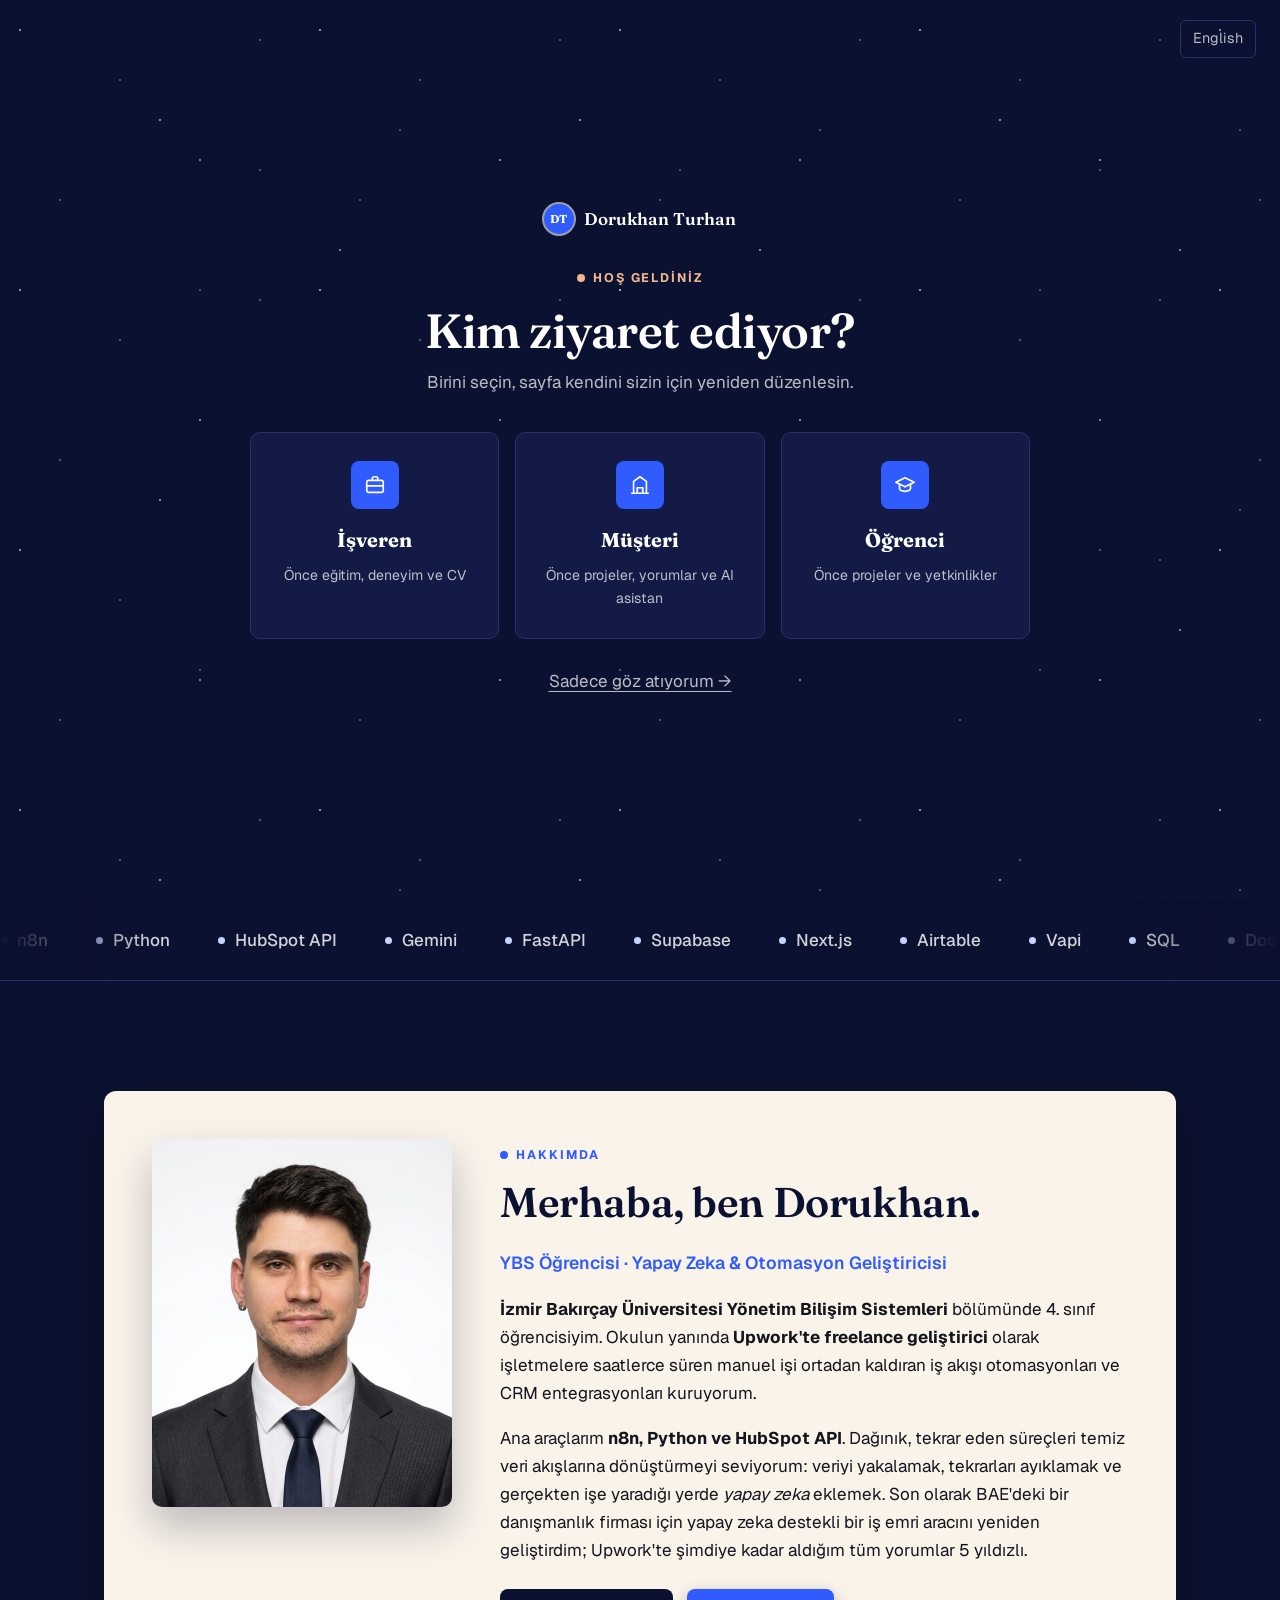
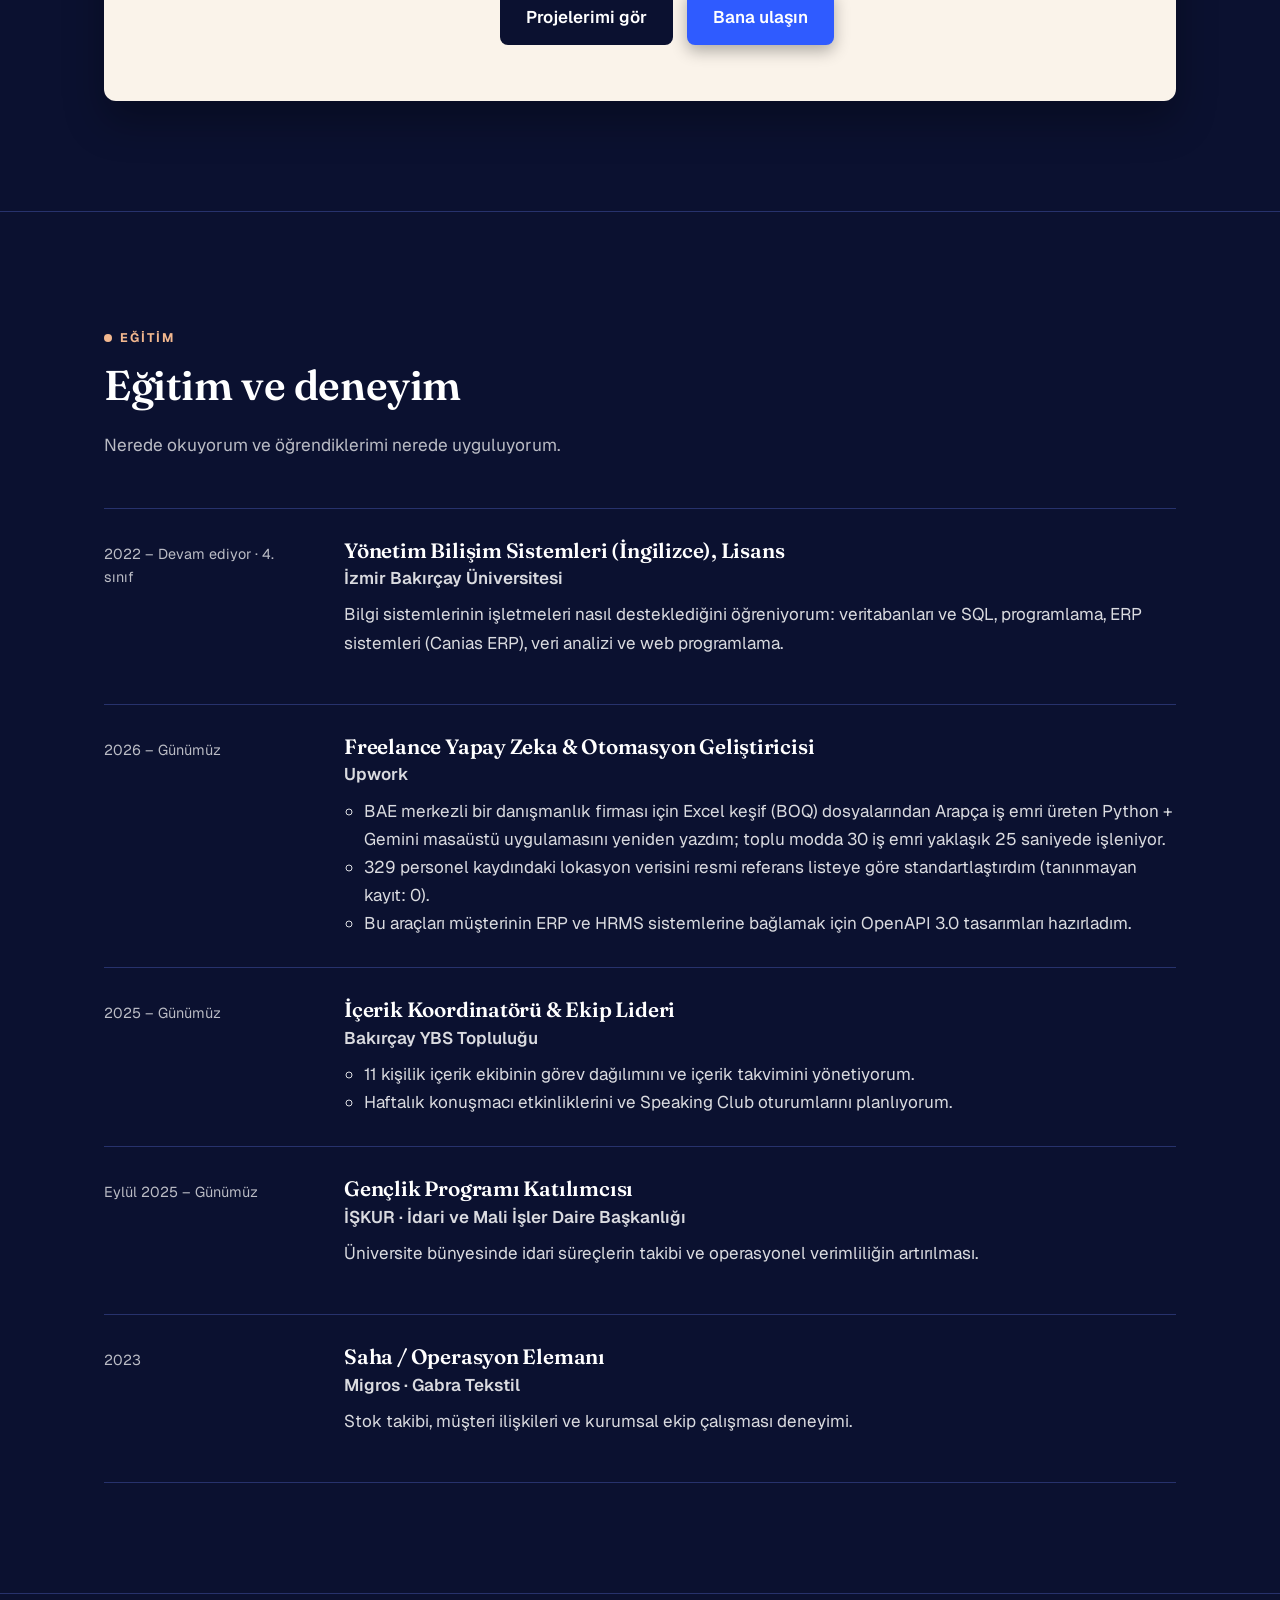
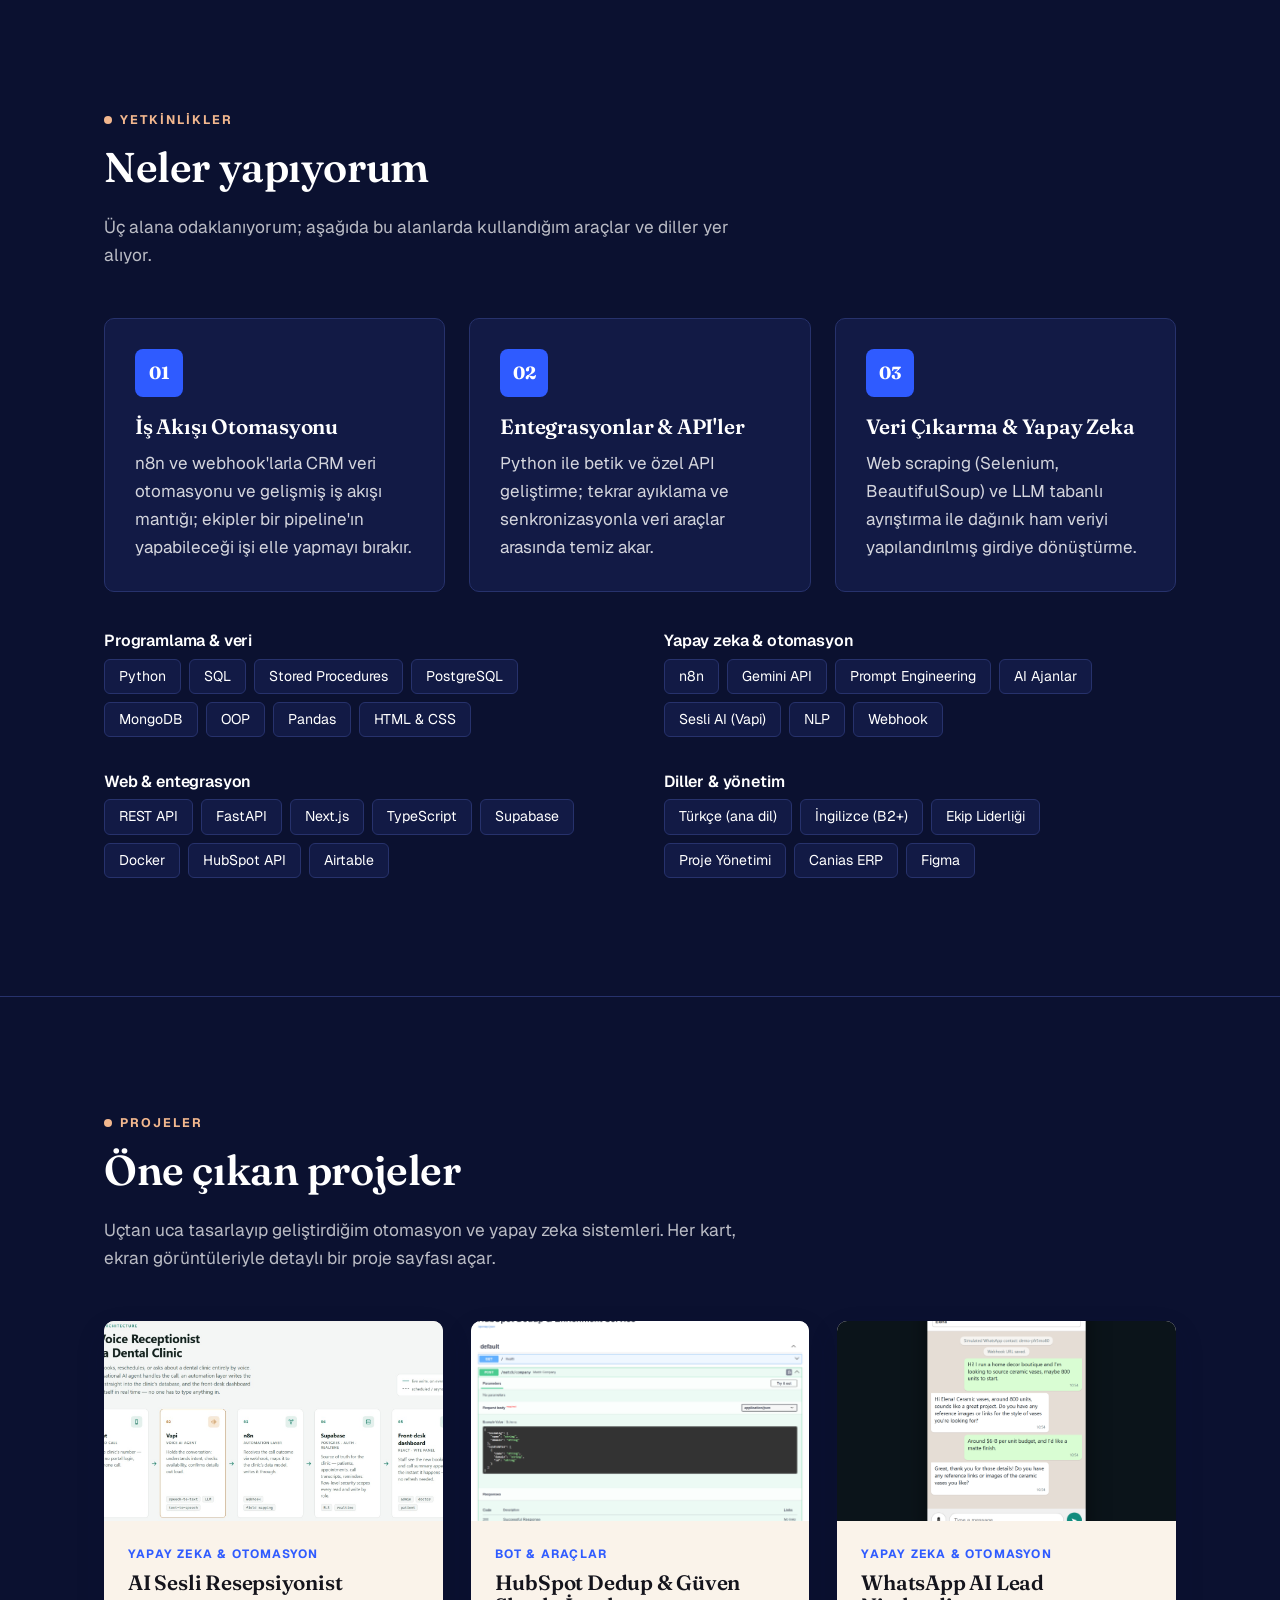
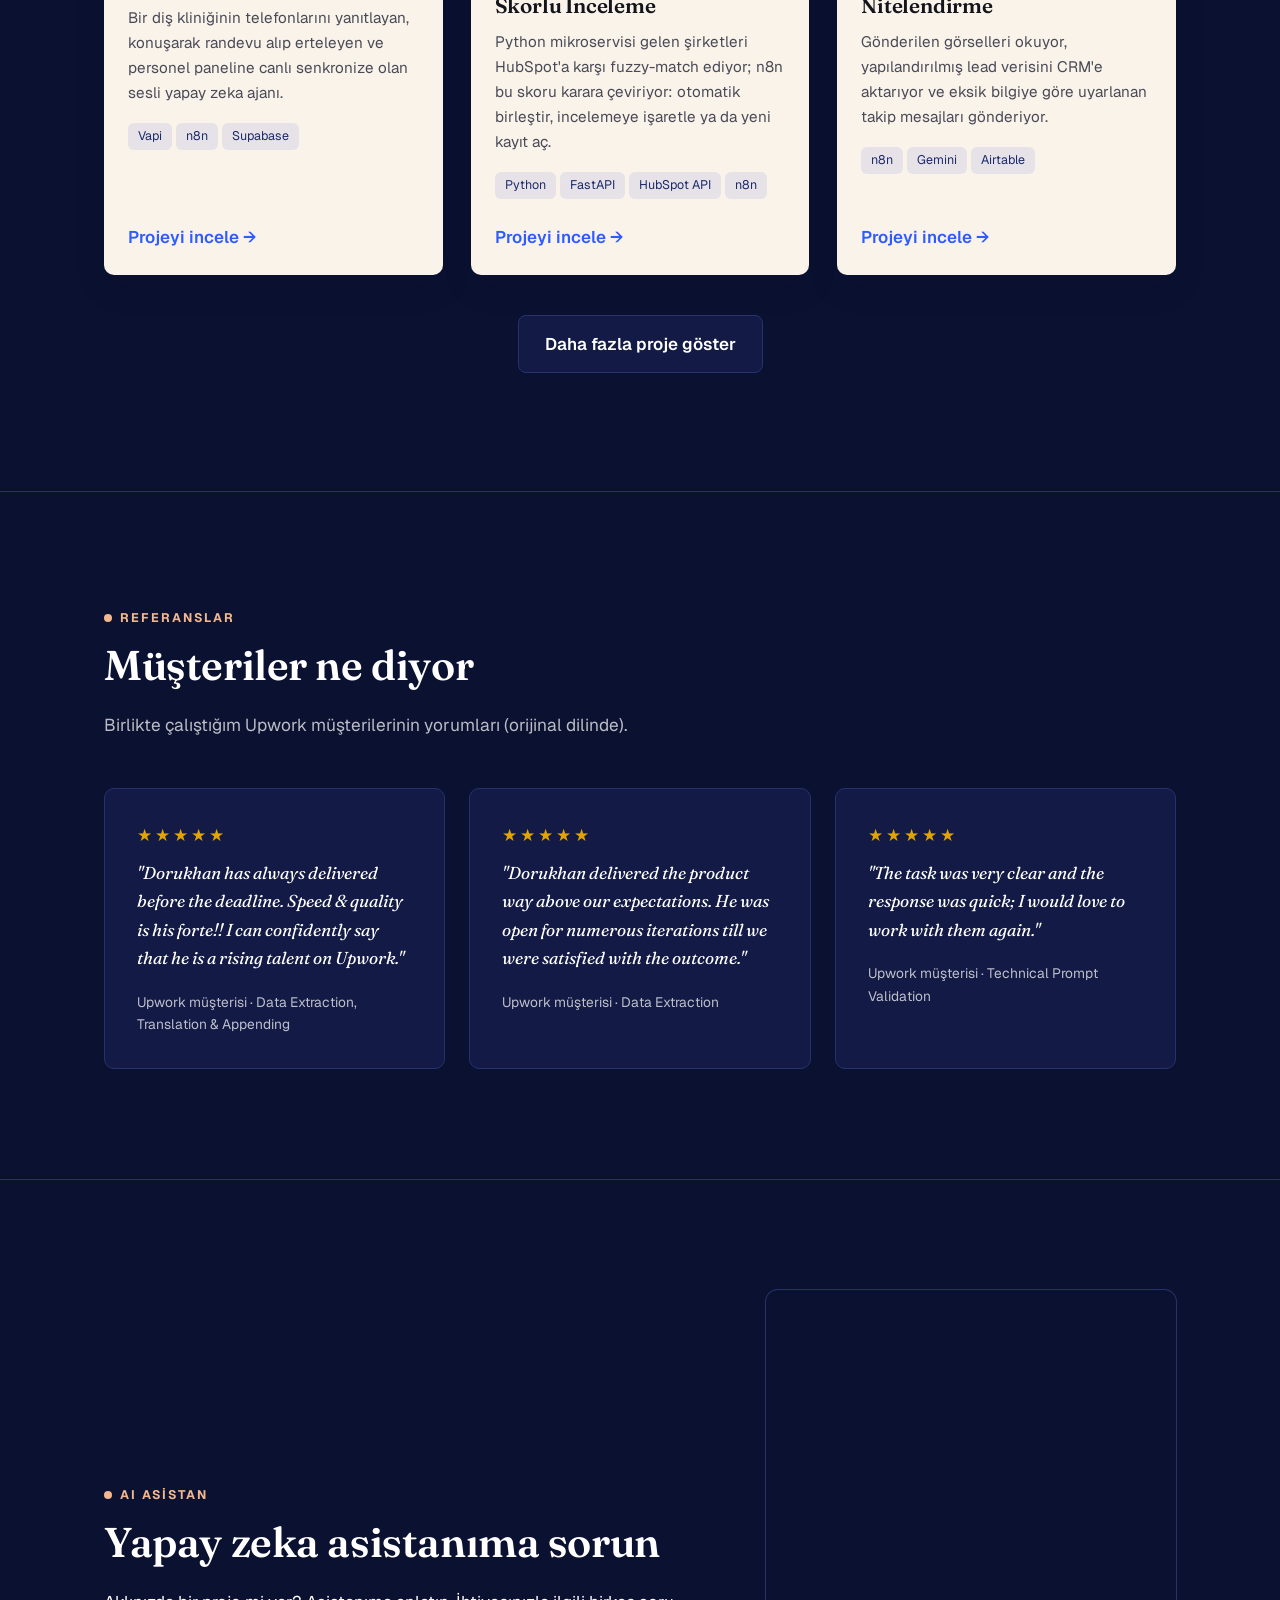
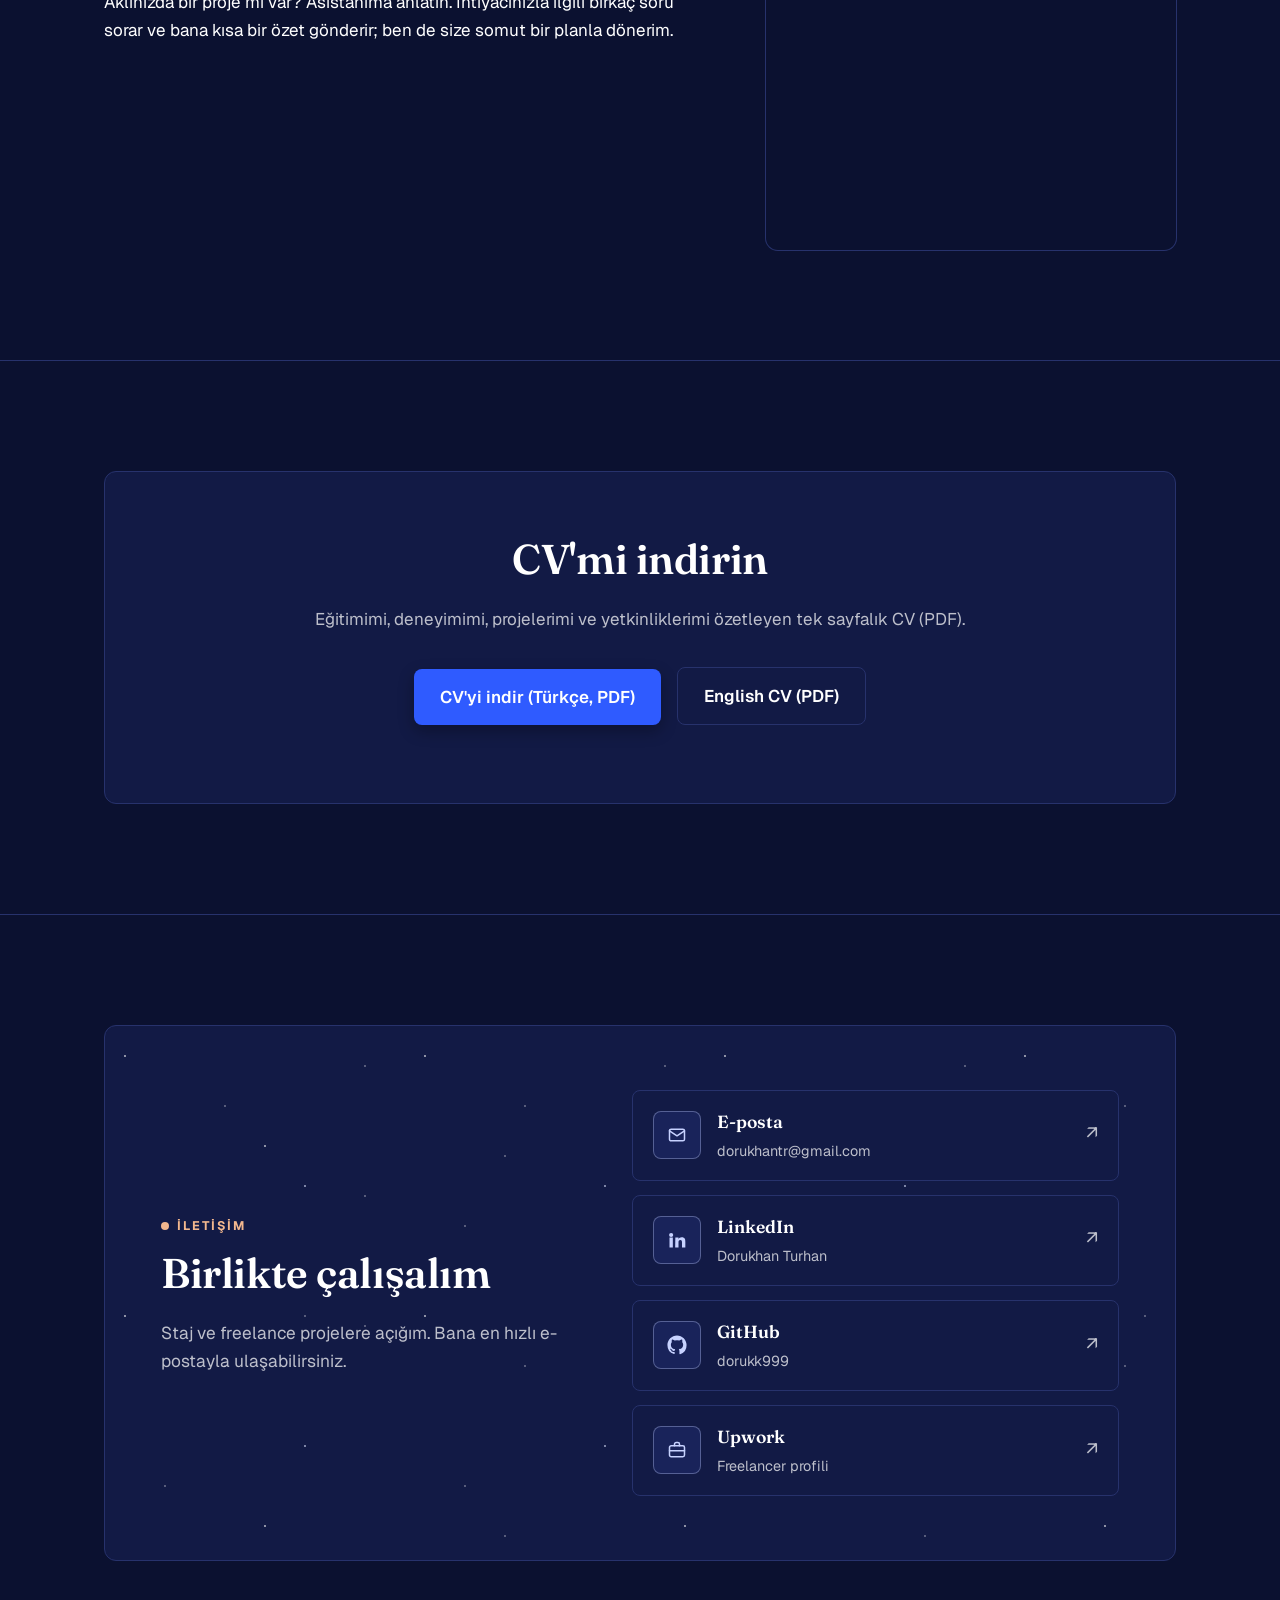
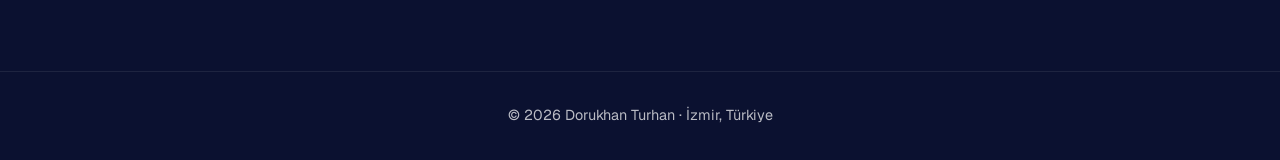
==== commit 7c363cef: "About: replace club sentence with recent client work" ====
--- a/tr.html
+++ b/tr.html
@@ -8,13 +8,11 @@
   <link rel="preconnect" href="https://fonts.googleapis.com">
   <link rel="preconnect" href="https://fonts.gstatic.com" crossorigin>
   <link href="https://fonts.googleapis.com/css2?family=Fraunces:ital,opsz,wght@0,9..144,400..700;1,9..144,400..700&amp;family=Geist:wght@400;500;600;700&amp;display=swap" rel="stylesheet">
-  <link rel="stylesheet" href="styles.css?v=20261112220352">
+  <link rel="stylesheet" href="styles.css?v=">
 </head>
 <body>
 
-  <!-- GATE:START (generated by persona.py) -->
-  <!-- Welcome screen: shown on load. Its buttons are labels for the radio
-       buttons in the hero, so choosing one personalises the page and closes it. -->
+  <!-- Karşılama ekranı -->
   <div class="gate" role="dialog" aria-modal="true" aria-labelledby="gate-title">
     <div class="stars"></div>
     <a href="index.html" class="gate-lang" lang="en">English</a>
@@ -43,11 +41,10 @@
       <label for="v-skip" class="gate-skip-link">Sadece göz atıyorum →</label>
     </div>
   </div>
-  <!-- GATE:END -->
 
   <div id="progress"></div>
 
-  <!-- ===== Yüzen menü ===== -->
+  <!-- Menü -->
   <header class="site-header">
     <nav class="nav">
       <a href="#top" class="brand"><span class="brand-mark">DT</span>Dorukhan</a>
@@ -71,13 +68,12 @@
 
   <main>
 
-    <!-- ===== Hero ===== -->
+    <!-- Giriş bölümü -->
     <section id="top" class="hero">
       <div class="stars"></div>
       <div class="container hero-content">
         <h1 class="typing typing-title v-default" aria-label="Baş ağrısı değil, saatler kazandıran otomasyonlar."><span aria-hidden="true"><span style="--i:0">B</span><span style="--i:1">a</span><span style="--i:2">ş</span><span style="--i:3"> </span><span style="--i:4">a</span><span style="--i:5">ğ</span><span style="--i:6">r</span><span style="--i:7">ı</span><span style="--i:8">s</span><span style="--i:9">ı</span><span style="--i:10"> </span><span style="--i:11">d</span><span style="--i:12">e</span><span style="--i:13">ğ</span><span style="--i:14">i</span><span style="--i:15">l</span><span style="--i:16">,</span><span style="--i:17"> </span><span class="gradient-text"><span style="--i:18">s</span><span style="--i:19">a</span><span style="--i:20">a</span><span style="--i:21">t</span><span style="--i:22">l</span><span style="--i:23">e</span><span style="--i:24">r</span><span style="--i:25"> </span><span style="--i:26">k</span><span style="--i:27">a</span><span style="--i:28">z</span><span style="--i:29">a</span><span style="--i:30">n</span><span style="--i:31">d</span><span style="--i:32">ı</span><span style="--i:33">r</span><span style="--i:34">a</span><span style="--i:35">n</span><span style="--i:36"> </span><span style="--i:37">o</span><span style="--i:38">t</span><span style="--i:39">o</span><span style="--i:40">m</span><span style="--i:41">a</span><span style="--i:42">s</span><span style="--i:43">y</span><span style="--i:44">o</span><span style="--i:45">n</span><span style="--i:46">l</span><span style="--i:47">a</span><span style="--i:48">r</span><span style="--i:49">.</span></span></span></h1>
         <p class="hero-sub typing typing-sub v-default" aria-label="Dorukhan Turhan: İzmir Bakırçay Üniversitesi YBS öğrencisi; n8n, Python ve CRM API&#x27;leriyle çalışan freelance yapay zeka ve iş akışı otomasyonu geliştiricisi."><span aria-hidden="true"><span style="--i:0">D</span><span style="--i:1">o</span><span style="--i:2">r</span><span style="--i:3">u</span><span style="--i:4">k</span><span style="--i:5">h</span><span style="--i:6">a</span><span style="--i:7">n</span><span style="--i:8"> </span><span style="--i:9">T</span><span style="--i:10">u</span><span style="--i:11">r</span><span style="--i:12">h</span><span style="--i:13">a</span><span style="--i:14">n</span><span style="--i:15">:</span><span style="--i:16"> </span><span style="--i:17">İ</span><span style="--i:18">z</span><span style="--i:19">m</span><span style="--i:20">i</span><span style="--i:21">r</span><span style="--i:22"> </span><span style="--i:23">B</span><span style="--i:24">a</span><span style="--i:25">k</span><span style="--i:26">ı</span><span style="--i:27">r</span><span style="--i:28">ç</span><span style="--i:29">a</span><span style="--i:30">y</span><span style="--i:31"> </span><span style="--i:32">Ü</span><span style="--i:33">n</span><span style="--i:34">i</span><span style="--i:35">v</span><span style="--i:36">e</span><span style="--i:37">r</span><span style="--i:38">s</span><span style="--i:39">i</span><span style="--i:40">t</span><span style="--i:41">e</span><span style="--i:42">s</span><span style="--i:43">i</span><span style="--i:44"> </span><span style="--i:45">Y</span><span style="--i:46">B</span><span style="--i:47">S</span><span style="--i:48"> </span><span style="--i:49">ö</span><span style="--i:50">ğ</span><span style="--i:51">r</span><span style="--i:52">e</span><span style="--i:53">n</span><span style="--i:54">c</span><span style="--i:55">i</span><span style="--i:56">s</span><span style="--i:57">i</span><span style="--i:58">;</span><span style="--i:59"> </span><span style="--i:60">n</span><span style="--i:61">8</span><span style="--i:62">n</span><span style="--i:63">,</span><span style="--i:64"> </span><span style="--i:65">P</span><span style="--i:66">y</span><span style="--i:67">t</span><span style="--i:68">h</span><span style="--i:69">o</span><span style="--i:70">n</span><span style="--i:71"> </span><span style="--i:72">v</span><span style="--i:73">e</span><span style="--i:74"> </span><span style="--i:75">C</span><span style="--i:76">R</span><span style="--i:77">M</span><span style="--i:78"> </span><span style="--i:79">A</span><span style="--i:80">P</span><span style="--i:81">I</span><span style="--i:82">'</span><span style="--i:83">l</span><span style="--i:84">e</span><span style="--i:85">r</span><span style="--i:86">i</span><span style="--i:87">y</span><span style="--i:88">l</span><span style="--i:89">e</span><span style="--i:90"> </span><span style="--i:91">ç</span><span style="--i:92">a</span><span style="--i:93">l</span><span style="--i:94">ı</span><span style="--i:95">ş</span><span style="--i:96">a</span><span style="--i:97">n</span><span style="--i:98"> </span><span style="--i:99">f</span><span style="--i:100">r</span><span style="--i:101">e</span><span style="--i:102">e</span><span style="--i:103">l</span><span style="--i:104">a</span><span style="--i:105">n</span><span style="--i:106">c</span><span style="--i:107">e</span><span style="--i:108"> </span><span style="--i:109">y</span><span style="--i:110">a</span><span style="--i:111">p</span><span style="--i:112">a</span><span style="--i:113">y</span><span style="--i:114"> </span><span style="--i:115">z</span><span style="--i:116">e</span><span style="--i:117">k</span><span style="--i:118">a</span><span style="--i:119"> </span><span style="--i:120">v</span><span style="--i:121">e</span><span style="--i:122"> </span><span style="--i:123">i</span><span style="--i:124">ş</span><span style="--i:125"> </span><span style="--i:126">a</span><span style="--i:127">k</span><span style="--i:128">ı</span><span style="--i:129">ş</span><span style="--i:130">ı</span><span style="--i:131"> </span><span style="--i:132">o</span><span style="--i:133">t</span><span style="--i:134">o</span><span style="--i:135">m</span><span style="--i:136">a</span><span style="--i:137">s</span><span style="--i:138">y</span><span style="--i:139">o</span><span style="--i:140">n</span><span style="--i:141">u</span><span style="--i:142"> </span><span style="--i:143">g</span><span style="--i:144">e</span><span style="--i:145">l</span><span style="--i:146">i</span><span style="--i:147">ş</span><span style="--i:148">t</span><span style="--i:149">i</span><span style="--i:150">r</span><span style="--i:151">i</span><span style="--i:152">c</span><span style="--i:153">i</span><span style="--i:154">s</span><span style="--i:155">i</span><span style="--i:156">.</span></span></p>
-        <!-- PERSONA:START (generated by persona.py) -->
         <p class="hero-title v-alt v-recruiter" role="heading" aria-level="1">Gerçek otomasyonlar teslim eden <span class="gradient-text">bir staj adayı.</span></p>
         <p class="hero-sub v-alt v-recruiter">İzmir Bakırçay Üniversitesi'nde 4. sınıf YBS öğrencisiyim; uluslararası müşterilere yapay zeka araçları ve CRM otomasyonları teslim ettim.</p>
         <p class="hero-title v-alt v-client" role="heading" aria-level="1">Ekibinize her hafta <span class="gradient-text">saatler kazandıran otomasyon.</span></p>
@@ -100,11 +96,7 @@
           <a href="#projects" class="btn btn-primary">Projelerimi gör</a>
           <a href="https://github.com/dorukk999" class="btn btn-ghost" target="_blank" rel="noopener">GitHub'ım</a>
         </div>
-        <!-- The visitor-type radio buttons. They are invisible: the welcome
-             screen's options are their labels. CSS :has() checks which one is
-             selected and changes the whole page.
-             v-all = nothing chosen yet, v-skip = "just browsing",
-             v-change = "Change" (opens the welcome screen again) -->
+        <!-- Ziyaretçi seçimi -->
         <div class="persona-radios">
           <input type="radio" name="visitor" id="v-all" class="persona-radio" checked>
           <input type="radio" name="visitor" id="v-skip" class="gate-skip">
@@ -113,15 +105,14 @@
           <input type="radio" name="visitor" id="v-client" class="persona-radio">
           <input type="radio" name="visitor" id="v-student" class="persona-radio">
         </div>
-        <!-- after a choice: a short note with a link to change it -->
+        <!-- Seçim sonrası not -->
         <p class="persona-note v-alt v-recruiter">✓ İşverenler için düzenlendi: eğitim ve CV en üstte · <label for="v-change">Değiştir</label></p>
         <p class="persona-note v-alt v-client">✓ Müşteriler için düzenlendi: projeler ve yorumlar en üstte · <label for="v-change">Değiştir</label></p>
         <p class="persona-note v-alt v-student">✓ Öğrenciler için düzenlendi: projeler ve yetkinlikler en üstte · <label for="v-change">Değiştir</label></p>
-        <!-- PERSONA:END -->
-      </div>
-    </section>
-
-    <!-- ===== Teknoloji şeridi (döngü kesintisiz olsun diye liste iki kez yazıldı) ===== -->
+      </div>
+    </section>
+
+    <!-- Teknoloji şeridi -->
     <div class="marquee">
       <ul class="marquee-track">
         <li>n8n</li><li>Python</li><li>HubSpot API</li><li>Gemini</li><li>FastAPI</li><li>Supabase</li>
@@ -133,7 +124,7 @@
       </ul>
     </div>
 
-    <!-- ===== Hakkımda ===== -->
+    <!-- Hakkımda -->
     <section id="about" class="section">
       <div class="container">
         <div class="about-card reveal">
@@ -150,7 +141,7 @@
             <p>
               Ana araçlarım <strong>n8n, Python ve HubSpot API</strong>. Dağınık, tekrar eden süreçleri temiz
               veri akışlarına dönüştürmeyi seviyorum: veriyi yakalamak, tekrarları ayıklamak ve gerçekten işe
-              yaradığı yerde <em>yapay zeka</em> eklemek. Ayrıca üniversitemizin YBS topluluğunda 11 kişilik içerik ekibini yönetiyorum.
+              yaradığı yerde <em>yapay zeka</em> eklemek. Son olarak BAE'deki bir danışmanlık firması için yapay zeka destekli bir iş emri aracını yeniden geliştirdim; Upwork'te şimdiye kadar aldığım tüm yorumlar 5 yıldızlı.
             </p>
             <a href="#projects" class="btn btn-dark">Projelerimi gör</a>
             <a href="#contact" class="btn btn-primary">Bana ulaşın</a>
@@ -159,7 +150,7 @@
       </div>
     </section>
 
-    <!-- ===== Eğitim ===== -->
+    <!-- Eğitim ve deneyim -->
     <section id="education" class="section on-dark">
       <div class="container">
         <span class="eyebrow">Eğitim</span>
@@ -211,7 +202,7 @@
       </div>
     </section>
 
-    <!-- ===== Yetkinlikler ===== -->
+    <!-- Yetkinlikler -->
     <section id="skills" class="section on-dark">
       <div class="container">
         <span class="eyebrow">Yetkinlikler</span>
@@ -269,7 +260,7 @@
       </div>
     </section>
 
-    <!-- ===== Projeler ===== -->
+    <!-- Projeler -->
     <section id="projects" class="section">
       <div class="container">
         <div class="on-dark">
@@ -278,7 +269,7 @@
           <p class="section-intro">Uçtan uca tasarlayıp geliştirdiğim otomasyon ve yapay zeka sistemleri. Her kart, ekran görüntüleriyle detaylı bir proje sayfası açar.</p>
         </div>
 
-        <!-- Hidden checkbox: when it is checked, CSS shows the cards after the 4th -->
+        <!-- Daha fazla göster -->
         <input type="checkbox" id="more-projects" class="more-toggle">
         <div class="project-grid">
           <article class="project-card reveal">
@@ -353,7 +344,7 @@
       </div>
     </section>
 
-    <!-- ===== Referanslar (yorumlar İngilizce orijinal haliyle) ===== -->
+    <!-- Referanslar -->
     <section id="testimonials" class="section on-dark">
       <div class="container">
         <span class="eyebrow">Referanslar</span>
@@ -379,7 +370,7 @@
       </div>
     </section>
 
-    <!-- ===== AI asistan (iframe ile gömülü) ===== -->
+    <!-- AI asistan -->
     <section id="assistant" class="section on-dark">
       <div class="container assistant-layout">
         <div>
@@ -392,7 +383,7 @@
       </div>
     </section>
 
-    <!-- ===== CV indir ===== -->
+    <!-- CV indir -->
     <section id="cv" class="section">
       <div class="container">
         <div class="cv-box reveal">
@@ -404,7 +395,7 @@
       </div>
     </section>
 
-    <!-- ===== İletişim ===== -->
+    <!-- İletişim -->
     <section id="contact" class="section">
       <div class="container">
         <div class="contact-panel on-dark reveal">
--- a/styles.css
+++ b/styles.css
@@ -1,1409 +1,737 @@
-/* =========================================================
-   Dorukhan Turhan — personal website
-   One stylesheet shared by every page (index, tr, projects/*).
-   No JavaScript: every effect below is pure CSS.
-   ========================================================= */
-
-/* ---------- 1. Design tokens (CSS variables) ----------
-   Colours, fonts and sizes are defined once and reused with var(--name).
-   The page background stays in night-sky tones (navy and blue); coral is only
-   a small accent colour and cream is used for light cards. */
+/* Dorukhan Turhan - kişisel web sitesi */
+
+/* 1. Renkler ve yazı tipleri */
 :root {
-  --night: #0b1130;
-  --night-soft: #1c2b6b;
-  --coral: #f2b78e;
-  --cream: #faf3ea;
-  --ink: #14141c;
-  --ink-soft: #4a4a57;
-  --accent: #2f5bff;
-  --white-70: rgba(255, 255, 255, 0.72);
-  --surface: #121a45;      /* cards and panels on the navy page */
-  --surface-2: #19235a;    /* hover / inner tiles */
-  --border: #27326c;       /* one border colour for everything */
-  --radius: 10px;
-  --max-width: 1120px;
-  --font-body: "Geist", "Inter", "Segoe UI", Arial, sans-serif;
-  --font-display: "Fraunces", Georgia, serif;
-}
-
-/* ---------- 2. Base styles ---------- */
-* {
-  box-sizing: border-box; /* width includes padding and border */
-}
-
-html {
-  scroll-behavior: smooth;   /* menu links glide to their section */
-  scroll-padding-top: 96px;  /* keeps section titles below the floating menu */
-}
-
-body {
-  margin: 0;
-  font-family: var(--font-body);
-  font-size: 17px;
-  line-height: 1.65;
-  color: var(--ink);
-  background: var(--night);
-}
-
-h1, h2, h3 {
-  font-family: var(--font-display);
-  font-weight: 600;
-  line-height: 1.15;
-  margin: 0 0 0.5em;
-  letter-spacing: -0.01em;
-}
-
+    --night: #0b1130;
+    --night-soft: #1c2b6b;
+    --coral: #f2b78e;
+    --cream: #faf3ea;
+    --ink: #14141c;
+    --ink-soft: #4a4a57;
+    --accent: #2f5bff;
+    --white-70: rgba(255, 255, 255, 0.72);
+    --surface: #121a45;
+    --surface-2: #19235a;
+    --border: #27326c;
+    --radius: 10px;
+    --max-width: 1120px;
+    --font-body: "Geist", "Inter", "Segoe UI", Arial, sans-serif;
+    --font-display: "Fraunces", Georgia, serif;
+}
+
+/* 2. Genel */
+* { box-sizing: border-box; }
+html { scroll-behavior: smooth; scroll-padding-top: 96px; }
+body { margin: 0; font-family: var(--font-body); font-size: 17px; line-height: 1.65; color: var(--ink); background: var(--night); }
+h1, h2, h3 { font-family: var(--font-display); font-weight: 600; line-height: 1.15; margin: 0 0 0.5em; letter-spacing: -0.01em; }
 h2 { font-size: 2.6rem; }
 h3 { font-size: 1.3rem; }
-
 p { margin: 0 0 1em; }
-
 a { color: var(--accent); }
-
-img {
-  max-width: 100%;  /* images never overflow their container */
-  display: block;
-}
-
-/* Centres content and limits line length on wide screens */
-.container {
-  max-width: var(--max-width);
-  margin: 0 auto;
-  padding: 0 24px;
-}
-
-/* ---------- 3. Floating "pill" navigation ----------
-   The header is fixed; the nav inside it is a rounded, frosted-glass bar.
-   backdrop-filter blurs whatever is scrolling behind it. */
-.site-header {
-  position: fixed;
-  top: 16px;
-  left: 0;
-  right: 0;
-  z-index: 20;
-  padding: 0 16px;
-}
+img { max-width: 100%; display: block; }
+
+/* Listeler */
+.nav-links,
+.timeline,
+.chips,
+.marquee-track,
+.contact-list { list-style: none; margin: 0; padding: 0; }
+
+/* Ortalanmış içerik kutusu */
+.container { max-width: var(--max-width); margin: 0 auto; padding: 0 24px; }
+
+/* 3. Üst menü */
+.site-header { position: fixed; top: 16px; left: 0; right: 0; z-index: 20; padding: 0 16px; }
 
 .nav {
-  max-width: 900px;
-  margin: 0 auto;
-  display: flex;
-  align-items: center;
-  justify-content: space-between;
-  gap: 8px;
-  padding: 8px 8px 8px 14px;
-  background: rgba(255, 255, 255, 0.55);
-  border: 1px solid rgba(255, 255, 255, 0.4);
-  border-radius: 999px;
-  box-shadow: 0 10px 30px rgba(11, 17, 48, 0.18);
-  backdrop-filter: blur(16px) saturate(160%);
-}
-
-.brand {
-  display: flex;
-  align-items: center;
-  gap: 10px;
-  font-family: var(--font-display);
-  font-weight: 600;
-  color: var(--ink);
-  text-decoration: none;
-  white-space: nowrap;
-}
-
-/* Logo: "DT" initials in a solid blue circle */
+    max-width: 900px;
+    margin: 0 auto;
+    display: flex;
+    align-items: center;
+    justify-content: space-between;
+    gap: 8px;
+    padding: 8px 8px 8px 14px;
+    background: rgba(255, 255, 255, 0.55);
+    border: 1px solid rgba(255, 255, 255, 0.4);
+    border-radius: 999px;
+    box-shadow: 0 10px 30px rgba(11, 17, 48, 0.18);
+    backdrop-filter: blur(16px) saturate(160%);
+}
+
+.brand { display: flex; align-items: center; gap: 10px; font-family: var(--font-display); font-weight: 600; color: var(--ink); text-decoration: none; white-space: nowrap; }
+
+/* Logo */
 .brand-mark {
-  display: inline-flex;
-  align-items: center;
-  justify-content: center;
-  width: 30px;
-  height: 30px;
-  border-radius: 50%;
-  background: var(--accent);
-  color: #fff;
-  font-family: var(--font-display);
-  font-size: 0.72rem;
-  font-weight: 700;
-  letter-spacing: 0.03em;
-  box-shadow: 0 0 0 2px rgba(255, 255, 255, 0.6);
-}
-
-.nav-links {
-  display: flex;
-  align-items: center;
-  gap: 2px;
-  list-style: none;
-  margin: 0;
-  padding: 0;
-}
+    display: inline-flex;
+    align-items: center;
+    justify-content: center;
+    width: 30px;
+    height: 30px;
+    border-radius: 50%;
+    background: var(--accent);
+    color: #fff;
+    font-family: var(--font-display);
+    font-size: 0.72rem;
+    font-weight: 700;
+    letter-spacing: 0.03em;
+    box-shadow: 0 0 0 2px rgba(255, 255, 255, 0.6);
+}
+
+.nav-links { display: flex; align-items: center; gap: 2px; }
 
 .nav-links a {
-  display: block;
-  padding: 6px 12px;
-  border-radius: 999px;
-  color: var(--ink-soft);
-  text-decoration: none;
-  font-size: 0.92rem;
-  white-space: nowrap;
-  transition: background-color 0.2s, color 0.2s;
-}
-
-.nav-links a:hover {
-  background: rgba(255, 255, 255, 0.75);
-  color: var(--ink);
-}
-
-.nav-actions {
-  display: flex;
-  align-items: center;
-  gap: 6px;
-}
-
-/* EN / TR switch: the current language is a highlighted <span>,
-   the other one is a normal link to the translated page */
-.lang-toggle {
-  display: flex;
-  padding: 3px;
-  border-radius: 999px;
-  background: rgba(20, 20, 28, 0.07);
-  font-size: 0.78rem;
-  font-weight: 600;
-}
+    display: block;
+    padding: 6px 12px;
+    border-radius: 999px;
+    color: var(--ink-soft);
+    text-decoration: none;
+    font-size: 0.92rem;
+    white-space: nowrap;
+    transition: background-color 0.2s, color 0.2s;
+}
+
+.nav-links a:hover { background: rgba(255, 255, 255, 0.75); color: var(--ink); }
+.nav-actions { display: flex; align-items: center; gap: 6px; }
+
+/* Dil seçimi (EN / TR) */
+.lang-toggle { display: flex; padding: 3px; border-radius: 999px; background: rgba(20, 20, 28, 0.07); font-size: 0.78rem; font-weight: 600; }
 
 .lang-toggle span,
-.lang-toggle a {
-  padding: 3px 9px;
-  border-radius: 999px;
-  color: var(--ink-soft);
-  text-decoration: none;
-}
-
-.lang-toggle .active {
-  background: #fff;
-  color: var(--ink);
-  box-shadow: 0 1px 3px rgba(0, 0, 0, 0.12);
-}
+.lang-toggle a { padding: 3px 9px; border-radius: 999px; color: var(--ink-soft); text-decoration: none; }
+.lang-toggle .active { background: #fff; color: var(--ink); box-shadow: 0 1px 3px rgba(0, 0, 0, 0.12); }
 
 .nav-cta {
-  padding: 8px 16px;
-  border-radius: 8px;
-  background: var(--accent);
-  color: #fff;
-  font-size: 0.9rem;
-  font-weight: 600;
-  text-decoration: none;
-  white-space: nowrap;
-  transition: background-color 0.2s, box-shadow 0.2s;
+    padding: 8px 16px;
+    border-radius: 8px;
+    background: var(--accent);
+    color: #fff;
+    font-size: 0.9rem;
+    font-weight: 600;
+    text-decoration: none;
+    white-space: nowrap;
+    transition: background-color 0.2s, box-shadow 0.2s;
 }
 
 .nav-cta:hover { background: #1f47e0; }
 
-/* Thin bar at the very top that fills as you scroll (see section 14) */
+/* İlerleme çubuğu */
 #progress {
-  position: fixed;
-  top: 0;
-  left: 0;
-  right: 0;
-  height: 3px;
-  background: var(--accent);
-  transform-origin: left;
-  transform: scaleX(0);
-  z-index: 30;
-}
-
-/* ---------- 4. Buttons ---------- */
+    position: fixed;
+    top: 0;
+    left: 0;
+    right: 0;
+    height: 3px;
+    background: var(--accent);
+    transform-origin: left;
+    transform: scaleX(0);
+    z-index: 30;
+}
+
+/* 4. Butonlar */
 .btn {
-  display: inline-block;
-  overflow: hidden; /* also sets how buttons line up with the text around them */
-  padding: 14px 26px;
-  border-radius: 8px;
-  font-weight: 600;
-  text-decoration: none;
-  transition: transform 0.25s, box-shadow 0.25s, background-color 0.25s;
+    display: inline-block;
+    overflow: hidden;
+    padding: 14px 26px;
+    border-radius: 8px;
+    font-weight: 600;
+    text-decoration: none;
+    transition: transform 0.25s, box-shadow 0.25s, background-color 0.25s;
 }
 
 .btn:hover { transform: translateY(-3px); }
-
-.btn-primary {
-  background: var(--accent);
-  color: #fff;
-  box-shadow: 0 6px 16px rgba(0, 0, 0, 0.3);
-}
-
-.btn-primary:hover {
-  background: #1f47e0;
-  box-shadow: 0 10px 22px rgba(0, 0, 0, 0.35);
-}
-
-.btn-ghost {
-  color: #fff;
-  border: 1px solid var(--border);
-  background: var(--surface);
-}
-
-.btn-dark {
-  background: var(--night);
-  color: #fff;
-}
-
-/* ---------- 5. Sections ----------
-   The whole page sits on one flat navy colour; a thin line separates
-   the sections instead of colour gradients. */
-.section {
-  position: relative;
-  padding: 110px 0;
-  border-top: 1px solid var(--border);
-}
-
-
-/* Sections on the dark part of the page use light text */
+.btn-primary { background: var(--accent); color: #fff; box-shadow: 0 6px 16px rgba(0, 0, 0, 0.3); }
+.btn-primary:hover { background: #1f47e0; box-shadow: 0 10px 22px rgba(0, 0, 0, 0.35); }
+.btn-ghost { color: #fff; border: 1px solid var(--border); background: var(--surface); }
+.btn-dark { background: var(--night); color: #fff; }
+
+/* 5. Bölümler */
+.section { position: relative; padding: 110px 0; border-top: 1px solid var(--border); }
+
+
+/* Koyu bölümler */
 .on-dark { color: #fff; }
-
 .on-dark .section-intro { color: var(--white-70); }
 
 .eyebrow {
-  display: inline-flex;
-  align-items: center;
-  gap: 8px;
-  font-size: 0.78rem;
-  font-weight: 700;
-  letter-spacing: 0.16em;
-  text-transform: uppercase;
-  color: var(--accent);
-  margin-bottom: 14px;
-}
-
-/* Small dot before every section label */
-.eyebrow::before {
-  content: "";
-  width: 8px;
-  height: 8px;
-  border-radius: 50%;
-  background: currentColor;
-}
-
+    display: inline-flex;
+    align-items: center;
+    gap: 8px;
+    font-size: 0.78rem;
+    font-weight: 700;
+    letter-spacing: 0.16em;
+    text-transform: uppercase;
+    color: var(--accent);
+    margin-bottom: 14px;
+}
+
+/* Bölüm etiketi */
+.eyebrow::before { content: ""; width: 8px; height: 8px; border-radius: 50%; background: currentColor; }
 .on-dark .eyebrow { color: var(--coral); }
-
-.section-intro {
-  max-width: 640px;
-  color: var(--ink-soft);
-  font-size: 1.08rem;
-  margin-bottom: 48px;
-}
-
-/* ---------- 6. Hero (night sky) ---------- */
+.section-intro { max-width: 640px; color: var(--ink-soft); font-size: 1.08rem; margin-bottom: 48px; }
+
+/* 6. Giriş bölümü */
 .hero {
-  position: relative;
-  min-height: 100vh;
-  display: flex;
-  align-items: center;
-  overflow: hidden;
-  background: var(--night);
-  color: #fff;
-  text-align: center;
-  padding: 140px 0 100px;
-}
-
-/* Two star layers made of tiny radial gradients repeated across the sky.
-   They fade in and out at different speeds, so the stars twinkle. */
+    position: relative;
+    min-height: 100vh;
+    display: flex;
+    align-items: center;
+    overflow: hidden;
+    background: var(--night);
+    color: #fff;
+    text-align: center;
+    padding: 140px 0 100px;
+}
+
+/* Yıldızlar */
 .stars,
 .stars::after {
-  position: absolute;
-  inset: 0;
-  background-image:
-    radial-gradient(1.5px 1.5px at 20px 30px, #fff, transparent),
-    radial-gradient(1px 1px at 120px 80px, #fff, transparent),
-    radial-gradient(1.5px 1.5px at 200px 160px, #dfe6ff, transparent),
-    radial-gradient(1px 1px at 60px 200px, #fff, transparent),
-    radial-gradient(1px 1px at 260px 40px, #fff, transparent);
-  background-size: 300px 260px;
-  animation: twinkle 5s ease-in-out infinite alternate;
-}
-
-.stars::after {
-  content: "";
-  background-size: 420px 380px;
-  background-position: 140px 90px;
-  animation-duration: 3.5s;
-  animation-delay: 1.5s;
-}
-
-.hero-content {
-  position: relative; /* sits above the stars and orbs */
-  max-width: 1040px;
-}
-
-.hero h1 {
-  font-size: 4rem;
-  font-weight: 500;
-  margin: 28px 0 22px;
-}
-
-/* Headline text filled with a moving gradient instead of a flat colour */
+    position: absolute;
+    inset: 0;
+    background-image:
+        radial-gradient(1.5px 1.5px at 20px 30px, #fff, transparent),
+        radial-gradient(1px 1px at 120px 80px, #fff, transparent),
+        radial-gradient(1.5px 1.5px at 200px 160px, #dfe6ff, transparent),
+        radial-gradient(1px 1px at 60px 200px, #fff, transparent),
+        radial-gradient(1px 1px at 260px 40px, #fff, transparent);
+    background-size: 300px 260px;
+    animation: twinkle 5s ease-in-out infinite alternate;
+}
+
+.stars::after { content: ""; background-size: 420px 380px; background-position: 140px 90px; animation-duration: 3.5s; animation-delay: 1.5s; }
+.hero-content { position: relative; max-width: 1040px; }
+.hero h1 { font-size: 4rem; font-weight: 500; margin: 28px 0 22px; }
+
+/* Renk geçişli başlık */
 .gradient-text {
-  background: linear-gradient(90deg, #fff 0%, #c7d2ff 30%, var(--coral) 55%, #fff 80%);
-  background-size: 200% auto;
-  -webkit-background-clip: text;
-  background-clip: text;
-  color: transparent;
-  animation: shimmer 8s linear infinite;
-}
-
-.hero-sub {
-  font-size: 1.2rem;
-  color: var(--white-70);
-  max-width: 640px;
-  margin: 0 auto 36px;
-}
-
+    background: linear-gradient(90deg, #fff 0%, #c7d2ff 30%, var(--coral) 55%, #fff 80%);
+    background-size: 200% auto;
+    -webkit-background-clip: text;
+    background-clip: text;
+    color: transparent;
+    animation: shimmer 8s linear infinite;
+}
+
+.hero-sub { font-size: 1.2rem; color: var(--white-70); max-width: 640px; margin: 0 auto 36px; }
 .hero .btn { margin: 6px; }
 
-/* ---------- Personalisation by visitor type ----------
-   The visitor types are hidden radio buttons; the welcome screen's options
-   are their labels. CSS :has() lets any rule ask "is this radio checked
-   anywhere on the page?", for example body:has(#v-client:checked) — so one
-   click changes the headline, the buttons and the order of sections.
-   Elements with .v-default are shown until a visitor type is picked;
-   elements with .v-alt .v-client (etc.) are shown only for that type. */
-/* invisible controls: the visitor radios and the "show more" checkbox */
+/* 7. Ziyaretçiye göre kişiselleştirme */
+/* Gizli kontroller */
 .persona-radios,
-.more-toggle {
-  position: absolute;
-  opacity: 0;
-  pointer-events: none;
-}
-
-/* "✓ Personalised for clients … · Change" under the buttons */
-.persona-note {
-  margin: 22px 0 0;
-  font-size: 0.9rem;
-  color: var(--white-70);
-}
-
-.persona-note label {
-  color: #c7d2ff;
-  text-decoration: underline;
-  text-underline-offset: 3px;
-  cursor: pointer;
-}
-
+.more-toggle { position: absolute; opacity: 0; pointer-events: none; }
+
+/* Seçim sonrası not */
+.persona-note { margin: 22px 0 0; font-size: 0.9rem; color: var(--white-70); }
+.persona-note label { color: #c7d2ff; text-decoration: underline; text-underline-offset: 3px; cursor: pointer; }
 .persona-note label:hover { color: #fff; }
 
-/* Alternative headline (same look as the typed h1) */
-.hero-title {
-  font-family: var(--font-display);
-  font-size: 4rem;
-  font-weight: 500;
-  line-height: 1.15;
-  margin: 28px 0 22px;
-  color: #fff;
-}
-
-/* ----- Switching content by visitor type ----- */
+/* Alternatif başlık */
+.hero-title { font-family: var(--font-display); font-size: 4rem; font-weight: 500; line-height: 1.15; margin: 28px 0 22px; color: #fff; }
+
+/* Seçime göre içerik */
 .v-alt { display: none; }
-
-/* any visitor type picked → hide the default versions */
 body:has(.persona-radio:not(#v-all):checked) .v-default { display: none; }
 
-/* show the versions for the picked type; they rise in as they appear */
 body:has(#v-recruiter:checked) .v-recruiter,
 body:has(#v-client:checked) .v-client,
-body:has(#v-student:checked) .v-student {
-  display: block;
-  animation: fade-up 0.6s cubic-bezier(0.2, 0.7, 0.2, 1) both;
-}
-
-/* ----- Re-ordering the page -----
-   main is a flex column, so the CSS "order" property can move whole
-   sections up or down without touching the HTML. The
-   page is one flat colour, so sections can move in any order. */
-main {
-  display: flex;
-  flex-direction: column;
-  background: var(--night);
-}
-
+body:has(#v-student:checked) .v-student { display: block; animation: fade-up 0.6s cubic-bezier(0.2, 0.7, 0.2, 1) both; }
+
+/* Bölüm sırası */
+main { display: flex; flex-direction: column; background: var(--night); }
 body:has(.persona-radio:not(#v-all):checked) main > .hero    { order: -2; }
 body:has(.persona-radio:not(#v-all):checked) main > .marquee { order: -1; }
 body:has(.persona-radio:not(#v-all):checked) main > .section { order: 10; }
 body:has(.persona-radio:not(#v-all):checked) main > #cv      { order: 15; }
 body:has(.persona-radio:not(#v-all):checked) main > #contact { order: 20; }
-
 body:has(#v-recruiter:checked) #about     { order: 1; }
 body:has(#v-recruiter:checked) #education { order: 2; }
 body:has(#v-recruiter:checked) #cv        { order: 3; }
-
 body:has(#v-client:checked) #projects     { order: 1; }
 body:has(#v-client:checked) #testimonials { order: 2; }
 body:has(#v-client:checked) #assistant    { order: 3; }
-
 body:has(#v-student:checked) #projects  { order: 1; }
 body:has(#v-student:checked) #skills    { order: 2; }
 body:has(#v-student:checked) #education { order: 3; }
 
-/* "Picked for you" tag on the section labels that moved up.
-   The text comes from a variable so the Turkish page can translate it. */
+/* "Picked for you" etiketi */
 :root { --picked: "Picked for you"; }
-
 :root:lang(tr) { --picked: "Sizin için seçildi"; }
 
 body:has(#v-recruiter:checked) :is(#about, #education) .eyebrow::after,
 body:has(#v-client:checked) :is(#projects, #testimonials, #assistant) .eyebrow::after,
 body:has(#v-student:checked) :is(#projects, #skills, #education) .eyebrow::after {
-  content: var(--picked);
-  margin-left: 6px;
-  padding: 2px 8px;
-  border-radius: 4px;
-  background: var(--accent);
-  color: #fff;
-  font-size: 0.66rem;
-  letter-spacing: 0.08em;
-}
-
-/* ---------- Welcome screen ("Who's visiting?") ----------
-   It covers the page while the starting radio #v-all is still checked.
-   Its option buttons are <label>s for the radios in the hero, so a click
-   both personalises the page and closes the screen ("Just browsing"
-   checks #v-skip, which closes it without personalising).
-   :target is the element named in the URL after #, so a link such as
-   index.html#projects (used by the project pages and the TR/EN switch)
-   skips the welcome screen. */
+    content: var(--picked);
+    margin-left: 6px;
+    padding: 2px 8px;
+    border-radius: 4px;
+    background: var(--accent);
+    color: #fff;
+    font-size: 0.66rem;
+    letter-spacing: 0.08em;
+}
+
+/* 8. Karşılama ekranı */
 .gate {
-  display: none;
-  position: fixed;
-  inset: 0;
-  z-index: 100;
-  align-items: center;
-  justify-content: center;
-  padding: 24px;
-  overflow-y: auto;
-  background: var(--night);
-  color: #fff;
-  animation: type-in 0.4s both;
+    display: none;
+    position: fixed;
+    inset: 0;
+    z-index: 100;
+    align-items: center;
+    justify-content: center;
+    padding: 24px;
+    overflow-y: auto;
+    background: var(--night);
+    color: #fff;
+    animation: type-in 0.4s both;
 }
 
 body:has(#v-all:checked):not(:has(:target)) .gate,
 body:has(#v-change:checked) .gate { display: flex; }
 
-/* while it is open the page behind it can't scroll, and the hero waits:
-   hidden elements don't animate, so the typing effect starts only when
-   the hero appears */
 body:has(#v-all:checked):not(:has(:target)),
 body:has(#v-change:checked) { overflow: hidden; }
 
 body:has(#v-all:checked):not(:has(:target)) .hero-content,
 body:has(#v-change:checked) .hero-content { display: none; }
-
-.gate-box {
-  position: relative; /* above the stars */
-  width: 100%;
-  max-width: 780px;
-  text-align: center;
-}
-
-.gate-brand {
-  display: flex;
-  justify-content: center;
-  align-items: center;
-  gap: 10px;
-  margin: 0 0 28px;
-  font-family: var(--font-display);
-  font-weight: 600;
-}
-
+.gate-box { position: relative; width: 100%; max-width: 780px; text-align: center; }
+.gate-brand { display: flex; justify-content: center; align-items: center; gap: 10px; margin: 0 0 28px; font-family: var(--font-display); font-weight: 600; }
 .gate .eyebrow { color: var(--coral); }
-
-.gate h2 {
-  font-size: 3rem;
-  margin-bottom: 10px;
-}
-
-.gate-sub {
-  color: var(--white-70);
-  margin-bottom: 36px;
-}
-
-.gate-options {
-  display: grid;
-  grid-template-columns: repeat(3, 1fr);
-  gap: 16px;
-}
-
-/* each option rises in a little after the previous one (--n = 0, 1, 2) */
+.gate h2 { font-size: 3rem; margin-bottom: 10px; }
+.gate-sub { color: var(--white-70); margin-bottom: 36px; }
+.gate-options { display: grid; grid-template-columns: repeat(3, 1fr); gap: 16px; }
+
+/* Seçenek kartları */
 .gate-option {
-  display: flex;
-  flex-direction: column;
-  align-items: center;
-  gap: 8px;
-  padding: 28px 18px;
-  background: var(--surface);
-  border: 1px solid var(--border);
-  border-radius: var(--radius);
-  cursor: pointer;
-  transition: border-color 0.2s, background-color 0.2s, transform 0.2s;
-  animation: fade-up 0.6s cubic-bezier(0.2, 0.7, 0.2, 1) calc(0.15s + var(--n) * 0.1s) both;
-}
-
-.gate-option:hover {
-  border-color: var(--accent);
-  background: var(--surface-2);
-  transform: translateY(-3px);
-}
+    display: flex;
+    flex-direction: column;
+    align-items: center;
+    gap: 8px;
+    padding: 28px 18px;
+    background: var(--surface);
+    border: 1px solid var(--border);
+    border-radius: var(--radius);
+    cursor: pointer;
+    transition: border-color 0.2s, background-color 0.2s, transform 0.2s;
+    animation: fade-up 0.6s cubic-bezier(0.2, 0.7, 0.2, 1) calc(0.15s + var(--n) * 0.1s) both;
+}
+
+.gate-option:hover { border-color: var(--accent); background: var(--surface-2); transform: translateY(-3px); }
 
 .gate-icon {
-  display: flex;
-  align-items: center;
-  justify-content: center;
-  width: 48px;
-  height: 48px;
-  margin-bottom: 6px;
-  border-radius: 8px;
-  background: var(--accent);
-  color: #fff;
-}
-
-.gate-icon svg {
-  width: 22px;
-  height: 22px;
-}
-
-.gate-option strong {
-  font-family: var(--font-display);
-  font-size: 1.25rem;
-}
-
-.gate-option span:last-child {
-  font-size: 0.88rem;
-  color: var(--white-70);
-}
-
-.gate-skip-link {
-  display: inline-block;
-  margin-top: 28px;
-  color: var(--white-70);
-  text-decoration: underline;
-  text-underline-offset: 4px;
-  cursor: pointer;
-}
-
+    display: flex;
+    align-items: center;
+    justify-content: center;
+    width: 48px;
+    height: 48px;
+    margin-bottom: 6px;
+    border-radius: 8px;
+    background: var(--accent);
+    color: #fff;
+}
+
+.gate-icon svg { width: 22px; height: 22px; }
+.gate-option strong { font-family: var(--font-display); font-size: 1.25rem; }
+.gate-option span:last-child { font-size: 0.88rem; color: var(--white-70); }
+.gate-skip-link { display: inline-block; margin-top: 28px; color: var(--white-70); text-decoration: underline; text-underline-offset: 4px; cursor: pointer; }
 .gate-skip-link:hover { color: #fff; }
 
 .gate-lang {
-  position: absolute;
-  top: 20px;
-  right: 24px;
-  padding: 6px 12px;
-  border: 1px solid var(--border);
-  border-radius: 6px;
-  color: var(--white-70);
-  font-size: 0.9rem;
-  text-decoration: none;
+    position: absolute;
+    top: 20px;
+    right: 24px;
+    padding: 6px 12px;
+    border: 1px solid var(--border);
+    border-radius: 6px;
+    color: var(--white-70);
+    font-size: 0.9rem;
+    text-decoration: none;
 }
 
 .gate-lang:hover { color: #fff; }
 
-/* Typing effect. Every letter is its own <span style="--i:N"> (its index).
-   Letter number i appears after  --start + i × --speed  seconds, so the text
-   is "typed" one letter at a time. While a letter is the newest one, a thin
-   caret line is drawn on its right (box-shadow), so the caret follows the text. */
-.typing-title {
-  --start: 0.4s;
-  --speed: 0.045s;
-}
-
-.typing-sub {
-  --start: 2.9s;
-  --speed: 0.012s;
-}
+/* Daktilo efekti */
+.typing-title { --start: 0.4s; --speed: 0.045s; }
+.typing-sub { --start: 2.9s; --speed: 0.012s; }
 
 .typing [style] {
-  animation-name: type-in, caret;
-  animation-duration: 0.01s, calc(var(--speed) * 2);
-  animation-fill-mode: both, none;
-  animation-timing-function: linear;
-  animation-delay: calc(var(--start) + var(--i) * var(--speed));
-}
-
-/* Blinking caret that stays at the end of the subtitle once typing is done */
+    animation-name: type-in, caret;
+    animation-duration: 0.01s, calc(var(--speed) * 2);
+    animation-fill-mode: both, none;
+    animation-timing-function: linear;
+    animation-delay: calc(var(--start) + var(--i) * var(--speed));
+}
+
+/* Yanıp sönen imleç */
 .typing-sub > span::after {
-  content: "";
-  display: inline-block;
-  width: 2px;
-  height: 1.1em;
-  margin-left: 4px;
-  vertical-align: -0.15em;
-  background: #c7d2ff;
-  opacity: 0; /* hidden until the typing has finished */
-  animation: blink 1s 4.7s step-end infinite;
-}
-
-/* Entrance animation: hero elements rise in one after another on page load */
+    content: "";
+    display: inline-block;
+    width: 2px;
+    height: 1.1em;
+    margin-left: 4px;
+    vertical-align: -0.15em;
+    background: #c7d2ff;
+    opacity: 0;
+    animation: blink 1s 4.7s step-end infinite;
+}
+
+/* Açılış animasyonu */
 .fade-up { animation: fade-up 0.9s cubic-bezier(0.2, 0.7, 0.2, 1) both; }
-
 .delay-1 { animation-delay: 0.15s; }
-
-/* The buttons and numbers rise in while the subtitle is being typed */
 .after-typing   { animation-delay: 3.2s; }
 
-/* ---------- 7. About (paper card with a floated photo) ----------
-   The photo uses float: left; the text box uses display: flow-root so it
-   becomes its own column beside the photo instead of wrapping under it. */
-.about-card {
-  display: flow-root;  /* contains the floated photo */
-  background: var(--cream);
-  border-radius: 12px;
-  padding: 48px;
-  box-shadow: 0 20px 40px rgba(0, 0, 0, 0.3);
-}
-
-.profile-photo {
-  float: left;
-  width: 300px;
-  margin: 0 48px 0 0;
-  border-radius: 10px;
-  box-shadow: 0 20px 40px rgba(11, 17, 48, 0.25);
-  transition: transform 0.4s;
-}
-
+/* 9. Hakkımda */
+.about-card { display: flow-root; background: var(--cream); border-radius: 12px; padding: 48px; box-shadow: 0 20px 40px rgba(0, 0, 0, 0.3); }
+.profile-photo { float: left; width: 300px; margin: 0 48px 0 0; border-radius: 10px; box-shadow: 0 20px 40px rgba(11, 17, 48, 0.25); transition: transform 0.4s; }
 .profile-photo:hover { transform: rotate(-1.5deg) scale(1.02); }
-
 .about-text { display: flow-root; }
-
 .about-text h2 { color: var(--night); }
-
-.role {
-  font-size: 1.1rem;
-  color: var(--accent);
-  font-weight: 600;
-}
-
+.role { font-size: 1.1rem; color: var(--accent); font-weight: 600; }
 .about-text .btn { margin: 8px 10px 0 0; }
 
-/* ---------- 8. Education and experience ----------
-   A simple two-column list, like a printed CV: the date sits in a narrow
-   left column, the details on the right, and thin lines separate entries. */
+/* 10. Eğitim ve deneyim */
 .timeline {
-  list-style: none;
-  margin: 0;
-  padding: 0;
-}
-
-/* Each entry is a 2-column grid. Every child goes to column 2,
-   except the date, which takes column 1 next to all of them. */
-.timeline-item {
-  display: grid;
-  grid-template-columns: 200px 1fr;
-  column-gap: 40px;
-  padding: 30px 0;
-  border-top: 1px solid var(--border);
-}
-
+}
+
+.timeline-item { display: grid; grid-template-columns: 200px 1fr; column-gap: 40px; padding: 30px 0; border-top: 1px solid var(--border); }
 .timeline-item:last-child { border-bottom: 1px solid var(--border); }
-
 .timeline-item > * { grid-column: 2; }
-
-.timeline-date {
-  grid-column: 1;
-  grid-row: 1 / span 4;
-  padding-top: 4px;
-  font-size: 0.9rem;
-  color: var(--white-70);
-}
-
+.timeline-date { grid-column: 1; grid-row: 1 / span 4; padding-top: 4px; font-size: 0.9rem; color: var(--white-70); }
 .timeline-item h3 { margin: 0 0 2px; }
-
-.org {
-  color: #c7d2ff;
-  font-weight: 600;
-  margin-bottom: 8px;
-}
+.org { color: #c7d2ff; font-weight: 600; margin-bottom: 8px; }
 
 .timeline-item p,
 .timeline-item li { color: rgba(255, 255, 255, 0.85); }
-
-.timeline-item ul {
-  margin: 0;
-  padding-left: 20px;
-}
-
-/* ---------- 9. Skills ---------- */
-.card-grid {
-  display: grid;
-  grid-template-columns: repeat(3, 1fr);
-  gap: 24px;
-}
-
-.card {
-  background: var(--surface);
-  border: 1px solid var(--border);
-  border-radius: var(--radius);
-  padding: 30px;
-  transition: transform 0.3s, background-color 0.3s;
-}
-
-.card:hover {
-  transform: translateY(-6px);
-  background: var(--surface-2);
-}
-
-/* Numbered badge (01, 02, 03) on each skill card */
+.timeline-item ul { margin: 0; padding-left: 20px; }
+
+/* 11. Yetkinlikler */
+.card-grid { display: grid; grid-template-columns: repeat(3, 1fr); gap: 24px; }
+.card { background: var(--surface); border: 1px solid var(--border); border-radius: var(--radius); padding: 30px; transition: transform 0.3s, background-color 0.3s; }
+.card:hover { transform: translateY(-6px); background: var(--surface-2); }
+
+/* Kart numaraları */
 .card-icon {
-  display: inline-flex;
-  align-items: center;
-  justify-content: center;
-  width: 48px;
-  height: 48px;
-  border-radius: 8px;
-  background: var(--accent);
-  font-family: var(--font-display);
-  font-size: 1.1rem;
-  font-weight: 700;
-  color: #fff;
-  margin-bottom: 18px;
-}
-
-.card p {
-  color: rgba(255, 255, 255, 0.82);
-  margin: 0;
-}
-
-.skill-groups {
-  margin-top: 40px;
-  display: grid;
-  grid-template-columns: repeat(2, 1fr);
-  gap: 28px 48px;
-}
-
-.skill-groups h3 {
-  font-family: var(--font-body);
-  font-size: 1rem;
-  font-weight: 600;
-  color: #fff;
-}
+    display: inline-flex;
+    align-items: center;
+    justify-content: center;
+    width: 48px;
+    height: 48px;
+    border-radius: 8px;
+    background: var(--accent);
+    font-family: var(--font-display);
+    font-size: 1.1rem;
+    font-weight: 700;
+    color: #fff;
+    margin-bottom: 18px;
+}
+
+.card p { color: rgba(255, 255, 255, 0.82); margin: 0; }
+.skill-groups { margin-top: 40px; display: grid; grid-template-columns: repeat(2, 1fr); gap: 28px 48px; }
+.skill-groups h3 { font-family: var(--font-body); font-size: 1rem; font-weight: 600; color: #fff; }
 
 .chips {
-  list-style: none;
-  margin: 0;
-  padding: 0;
-}
-
-/* Each skill is a "chip"; float lines them up and lets them wrap */
+}
+
+/* Yetenek etiketleri */
 .chips li {
-  float: left;
-  margin: 0 8px 8px 0;
-  padding: 5px 14px;
-  border-radius: 6px;
-  background: var(--surface);
-  border: 1px solid var(--border);
-  color: #fff;
-  font-size: 0.88rem;
-  transition: background-color 0.2s;
+    float: left;
+    margin: 0 8px 8px 0;
+    padding: 5px 14px;
+    border-radius: 6px;
+    background: var(--surface);
+    border: 1px solid var(--border);
+    color: #fff;
+    font-size: 0.88rem;
+    transition: background-color 0.2s;
 }
 
 .chips li:hover { background: var(--surface-2); }
-
-.chips::after {
-  content: "";
-  display: block;
-  clear: both;  /* the list wraps around its floated chips */
-}
-
-/* Endless scrolling strip of technologies. The list is written twice and
-   moved left by half its width, so the loop has no visible jump.
-   mask-image fades both edges so items glide in and out softly. */
+.chips::after { content: ""; display: block; clear: both; }
+
+/* Kayan teknoloji şeridi */
 .marquee {
-  overflow: hidden;
-  padding: 26px 0;
-  background: var(--night);
-  -webkit-mask-image: linear-gradient(90deg, transparent, #000 12%, #000 88%, transparent);
-  mask-image: linear-gradient(90deg, transparent, #000 12%, #000 88%, transparent);
-}
-
-.marquee-track {
-  display: flex;
-  width: max-content;
-  margin: 0;
-  padding: 0;
-  list-style: none;
-  animation: marquee 40s linear infinite;
-}
-
-/* Each technology is a glass pill. margin-right (not gap) keeps both copies
-   of the list exactly the same width, so the -50% loop lines up perfectly. */
-.marquee-track li {
-  display: flex;
-  align-items: center;
-  gap: 10px;
-  margin-right: 48px;
-  color: rgba(255, 255, 255, 0.82);
-  font-weight: 500;
-  white-space: nowrap;
-}
-
-/* Small dot in front of every item */
-.marquee-track li::before {
-  content: "";
-  width: 7px;
-  height: 7px;
-  border-radius: 50%;
-  background: #c7d2ff;
-}
-
+    overflow: hidden;
+    padding: 26px 0;
+    background: var(--night);
+    -webkit-mask-image: linear-gradient(90deg, transparent, #000 12%, #000 88%, transparent);
+    mask-image: linear-gradient(90deg, transparent, #000 12%, #000 88%, transparent);
+}
+
+.marquee-track { display: flex; width: max-content; animation: marquee 40s linear infinite; }
+.marquee-track li { display: flex; align-items: center; gap: 10px; margin-right: 48px; color: rgba(255, 255, 255, 0.82); font-weight: 500; white-space: nowrap; }
+.marquee-track li::before { content: ""; width: 7px; height: 7px; border-radius: 50%; background: #c7d2ff; }
 .marquee:hover .marquee-track { animation-play-state: paused; }
 
-/* ---------- 10. Projects ---------- */
-.project-grid {
-  display: grid;
-  grid-template-columns: repeat(3, 1fr);
-  gap: 28px;
-}
-
-/* "Show more" without JavaScript: only the first 3 cards are visible.
-   A hidden checkbox sits before the grid; its <label> is the button.
-   When the checkbox is checked, the ~ (sibling) selector shows every card. */
+/* 12. Projeler */
+.project-grid { display: grid; grid-template-columns: repeat(3, 1fr); gap: 28px; }
+
+/* Daha fazla göster */
 .project-card:nth-child(n + 4) { display: none; }
-
 .more-toggle:checked ~ .project-grid .project-card { display: flex; }
-
-.more-wrap {
-  margin-top: 40px;
-  text-align: center;
-}
-
+.more-wrap { margin-top: 40px; text-align: center; }
 .more-button { cursor: pointer; }
-
-/* The button text switches between "Show more" and "Show fewer" */
 .less-label { display: none; }
-
 .more-toggle:checked ~ .more-wrap .more-label { display: none; }
-
 .more-toggle:checked ~ .more-wrap .less-label { display: inline; }
-
-/* Keyboard users see a ring on the button when the checkbox has focus */
-.more-toggle:focus-visible ~ .more-wrap .more-button {
-  outline: 2px solid #fff;
-  outline-offset: 3px;
-}
-
-/* With 3 or fewer projects there is nothing to expand, so the button hides */
+.more-toggle:focus-visible ~ .more-wrap .more-button { outline: 2px solid #fff; outline-offset: 3px; }
 .project-grid:not(:has(.project-card:nth-child(4))) ~ .more-wrap { display: none; }
 
 .project-card {
-  display: flex;
-  flex-direction: column;
-  background: var(--cream);
-  border-radius: var(--radius);
-  overflow: hidden;
-  box-shadow: 0 12px 30px rgba(11, 17, 48, 0.14);
-  transition: transform 0.35s, box-shadow 0.35s;
-}
-
-.project-card:hover {
-  transform: translateY(-8px);
-  box-shadow: 0 26px 50px rgba(11, 17, 48, 0.25);
-}
-
-.project-image {
-  overflow: hidden; /* hides the zoomed part of the image */
-}
-
-.project-card img {
-  width: 100%;
-  height: 200px;
-  object-fit: cover;  /* crop to fill the box without stretching */
-  transition: transform 0.6s;
-}
-
+    display: flex;
+    flex-direction: column;
+    background: var(--cream);
+    border-radius: var(--radius);
+    overflow: hidden;
+    box-shadow: 0 12px 30px rgba(11, 17, 48, 0.14);
+    transition: transform 0.35s, box-shadow 0.35s;
+}
+
+.project-card:hover { transform: translateY(-8px); box-shadow: 0 26px 50px rgba(11, 17, 48, 0.25); }
+.project-image { overflow: hidden; }
+.project-card img { width: 100%; height: 200px; object-fit: cover; transition: transform 0.6s; }
 .project-card:hover img { transform: scale(1.06); }
-
-.project-body {
-  padding: 24px;
-  display: flex;
-  flex-direction: column;
-  flex: 1;
-}
-
-.project-body p {
-  color: var(--ink-soft);
-  font-size: 0.95rem;
-}
-
-.category {
-  font-size: 0.75rem;
-  font-weight: 700;
-  letter-spacing: 0.1em;
-  text-transform: uppercase;
-  color: var(--accent);
-  margin-bottom: 6px;
-}
-
-.tags {
-  list-style: none;
-  padding: 0;
-  margin: 0 0 18px;
-}
-
-.tags li {
-  display: inline-block;
-  font-size: 0.78rem;
-  color: var(--night-soft);
-  background: rgba(58, 85, 201, 0.1);
-  border-radius: 6px;
-  padding: 3px 10px;
-  margin: 0 4px 6px 0;
-}
-
-.read-more {
-  margin-top: auto;  /* pushes the link to the bottom of the card */
-  font-weight: 600;
-  text-decoration: none;
-}
-
-/* The arrow slides right when the card is hovered */
-.read-more span {
-  display: inline-block;
-  transition: transform 0.3s;
-}
-
+.project-body { padding: 24px; display: flex; flex-direction: column; flex: 1; }
+.project-body p { color: var(--ink-soft); font-size: 0.95rem; }
+.category { font-size: 0.75rem; font-weight: 700; letter-spacing: 0.1em; text-transform: uppercase; color: var(--accent); margin-bottom: 6px; }
+.tags { list-style: none; padding: 0; margin: 0 0 18px; }
+.tags li { display: inline-block; font-size: 0.78rem; color: var(--night-soft); background: rgba(58, 85, 201, 0.1); border-radius: 6px; padding: 3px 10px; margin: 0 4px 6px 0; }
+.read-more { margin-top: auto; font-weight: 600; text-decoration: none; }
+.read-more span { display: inline-block; transition: transform 0.3s; }
 .project-card:hover .read-more span { transform: translateX(6px); }
 
-/* ---------- 11. Testimonials (glass cards on the dark background) ---------- */
+/* 13. Referanslar */
 .quote {
-  position: relative;
-  margin: 0;
-  background: var(--surface);
-  border: 1px solid var(--border);
-  border-radius: var(--radius);
-  padding: 32px;
-  transition: transform 0.3s, border-color 0.3s;
-}
-
-.quote:hover {
-  transform: translateY(-6px);
-  border-color: var(--accent);
-}
-
-.stars-rating {
-  color: #e2a400;
-  letter-spacing: 3px;
-  margin-bottom: 10px;
-}
-
-.quote blockquote {
-  margin: 0 0 18px;
-  font-family: var(--font-display);
-  font-size: 1.08rem;
-  font-style: italic;
-}
-
-.quote figcaption {
-  font-size: 0.86rem;
-  color: var(--white-70);
-}
-
-/* ---------- 12. AI assistant, CV and contact ---------- */
-.assistant-layout {
-  display: grid;
-  grid-template-columns: 1fr 410px;
-  gap: 56px;
-  align-items: center;
-}
-
-.assistant-frame {
-  width: 100%;
-  height: 560px;
-  border: 0;
-  border-radius: 12px;
-  background: var(--night);
-  box-shadow: 0 0 0 1px var(--border);
-}
-
-.cv-box {
-  background: var(--surface);
-  color: #fff;
-  border: 1px solid var(--border);
-  border-radius: 12px;
-  padding: 64px 48px;
-  text-align: center;
-}
-
-.cv-box p {
-  color: var(--white-70);
-  margin-bottom: 28px;
-}
-
+    position: relative;
+    margin: 0;
+    background: var(--surface);
+    border: 1px solid var(--border);
+    border-radius: var(--radius);
+    padding: 32px;
+    transition: transform 0.3s, border-color 0.3s;
+}
+
+.quote:hover { transform: translateY(-6px); border-color: var(--accent); }
+.stars-rating { color: #e2a400; letter-spacing: 3px; margin-bottom: 10px; }
+.quote blockquote { margin: 0 0 18px; font-family: var(--font-display); font-size: 1.08rem; font-style: italic; }
+.quote figcaption { font-size: 0.86rem; color: var(--white-70); }
+
+/* 14. AI asistan, CV ve iletişim */
+.assistant-layout { display: grid; grid-template-columns: 1fr 410px; gap: 56px; align-items: center; }
+.assistant-frame { width: 100%; height: 560px; border: 0; border-radius: 12px; background: var(--night); box-shadow: 0 0 0 1px var(--border); }
+.cv-box { background: var(--surface); color: #fff; border: 1px solid var(--border); border-radius: 12px; padding: 64px 48px; text-align: center; }
+.cv-box p { color: var(--white-70); margin-bottom: 28px; }
 .cv-box .btn { margin: 6px; }
 
-/* Contact: a dark night-sky panel with the heading on the left and
-   four glass link cards on the right */
+/* İletişim paneli */
 .contact-panel {
-  position: relative;
-  overflow: hidden;
-  display: grid;
-  grid-template-columns: 1fr 1.15fr;
-  gap: 48px;
-  align-items: center;
-  padding: 64px 56px;
-  border: 1px solid var(--border);
-  border-radius: 12px;
-  background: var(--surface);
+    position: relative;
+    overflow: hidden;
+    display: grid;
+    grid-template-columns: 1fr 1.15fr;
+    gap: 48px;
+    align-items: center;
+    padding: 64px 56px;
+    border: 1px solid var(--border);
+    border-radius: 12px;
+    background: var(--surface);
 }
 
 .contact-intro,
-.contact-list {
-  position: relative; /* above the stars */
-  z-index: 1;
-}
-
+.contact-list { position: relative; z-index: 1; }
 .contact-intro .section-intro { margin-bottom: 0; }
-
-.contact-list {
-  list-style: none;
-  padding: 0;
-  margin: 0;
-  display: grid;
-  gap: 14px;
-}
+.contact-list { display: grid; gap: 14px; }
 
 .contact-link {
-  display: flex;
-  align-items: center;
-  gap: 16px;
-  padding: 16px 20px;
-  border-radius: 8px;
-  background: var(--surface);
-  border: 1px solid var(--border);
-  color: #fff;
-  text-decoration: none;
-  transition: transform 0.3s, background-color 0.3s, border-color 0.3s, box-shadow 0.3s;
-}
-
-.contact-link:hover {
-  transform: translateX(8px);
-  background: var(--surface-2);
-  border-color: rgba(199, 210, 255, 0.5);
-}
-
-/* Thin glass ring holding a line icon; it fills with blue when the card
-   is hovered, so the icon reacts together with the rest of the card */
+    display: flex;
+    align-items: center;
+    gap: 16px;
+    padding: 16px 20px;
+    border-radius: 8px;
+    background: var(--surface);
+    border: 1px solid var(--border);
+    color: #fff;
+    text-decoration: none;
+    transition: transform 0.3s, background-color 0.3s, border-color 0.3s, box-shadow 0.3s;
+}
+
+.contact-link:hover { transform: translateX(8px); background: var(--surface-2); border-color: rgba(199, 210, 255, 0.5); }
+
+/* İletişim ikonları */
 .contact-icon {
-  flex: none;
-  display: flex;
-  align-items: center;
-  justify-content: center;
-  width: 48px;
-  height: 48px;
-  border-radius: 8px;
-  border: 1px solid rgba(199, 210, 255, 0.35);
-  background: var(--surface-2);
-  color: #c7d2ff;
-  transition: background-color 0.3s, border-color 0.3s, color 0.3s, box-shadow 0.3s;
-}
-
-.contact-icon svg {
-  width: 20px;
-  height: 20px;
-}
-
-.contact-link:hover .contact-icon {
-  background: var(--accent);
-  border-color: var(--accent);
-  color: #fff;
-}
-
-.contact-text {
-  flex: 1;
-  min-width: 0; /* lets long text (the email) wrap inside the flex row */
-}
-
-.contact-text strong {
-  display: block;
-  font-family: var(--font-display);
-  font-size: 1.1rem;
-  font-weight: 600;
-}
-
-.contact-text span {
-  font-size: 0.9rem;
-  color: var(--white-70);
-  overflow-wrap: anywhere;
-}
-
-.contact-arrow {
-  font-size: 1.2rem;
-  color: var(--white-70);
-  transition: transform 0.3s, color 0.3s;
-}
-
-.contact-link:hover .contact-arrow {
-  color: #fff;
-  transform: translate(3px, -3px);
-}
-
-/* Round chat button fixed to the corner; it links to #assistant */
+    flex: none;
+    display: flex;
+    align-items: center;
+    justify-content: center;
+    width: 48px;
+    height: 48px;
+    border-radius: 8px;
+    border: 1px solid rgba(199, 210, 255, 0.35);
+    background: var(--surface-2);
+    color: #c7d2ff;
+    transition: background-color 0.3s, border-color 0.3s, color 0.3s, box-shadow 0.3s;
+}
+
+.contact-icon svg { width: 20px; height: 20px; }
+.contact-link:hover .contact-icon { background: var(--accent); border-color: var(--accent); color: #fff; }
+.contact-text { flex: 1; min-width: 0; }
+.contact-text strong { display: block; font-family: var(--font-display); font-size: 1.1rem; font-weight: 600; }
+.contact-text span { font-size: 0.9rem; color: var(--white-70); overflow-wrap: anywhere; }
+.contact-arrow { font-size: 1.2rem; color: var(--white-70); transition: transform 0.3s, color 0.3s; }
+.contact-link:hover .contact-arrow { color: #fff; transform: translate(3px, -3px); }
+
+/* Sohbet butonu */
 .chat-fab {
-  position: fixed;
-  right: 24px;
-  bottom: 24px;
-  z-index: 20;
-  display: inline-flex;
-  align-items: center;
-  padding: 12px 20px 12px 12px;
-  border-radius: 8px;
-  background: var(--accent);
-  color: #fff;
-  font-weight: 600;
-  text-decoration: none;
-  box-shadow: 0 8px 20px rgba(0, 0, 0, 0.35);
-  transition: background-color 0.2s;
+    position: fixed;
+    right: 24px;
+    bottom: 24px;
+    z-index: 20;
+    display: inline-flex;
+    align-items: center;
+    padding: 12px 20px 12px 12px;
+    border-radius: 8px;
+    background: var(--accent);
+    color: #fff;
+    font-weight: 600;
+    text-decoration: none;
+    box-shadow: 0 8px 20px rgba(0, 0, 0, 0.35);
+    transition: background-color 0.2s;
 }
 
 .chat-fab:hover { background: #1f47e0; }
 
-/* Tiny terminal prompt ">_" inside the chat button; the underscore blinks
-   like the caret at the end of the hero subtitle */
 .fab-prompt {
-  display: inline-flex;
-  align-items: center;
-  justify-content: center;
-  width: 30px;
-  height: 24px;
-  margin-right: 10px;
-  border-radius: 5px;
-  background: rgba(11, 17, 48, 0.45);
-  font-family: Consolas, "Cascadia Code", monospace;
-  font-size: 0.82rem;
-  font-weight: 700;
+    display: inline-flex;
+    align-items: center;
+    justify-content: center;
+    width: 30px;
+    height: 24px;
+    margin-right: 10px;
+    border-radius: 5px;
+    background: rgba(11, 17, 48, 0.45);
+    font-family: Consolas, "Cascadia Code", monospace;
+    font-size: 0.82rem;
+    font-weight: 700;
 }
 
 .fab-prompt span { animation: blink 1s step-end infinite; }
-
-.site-footer {
-  background: var(--night);
-  border-top: 1px solid rgba(255, 255, 255, 0.08);
-  color: var(--white-70);
-  padding: 32px 0;
-  font-size: 0.9rem;
-  text-align: center;
-}
-
+.site-footer { background: var(--night); border-top: 1px solid rgba(255, 255, 255, 0.08); color: var(--white-70); padding: 32px 0; font-size: 0.9rem; text-align: center; }
 .site-footer p { margin: 0; }
 
-/* ---------- 13. Project detail pages ---------- */
+/* 15. Proje detay sayfaları */
 .project-page-body { background: var(--cream); }
 
-/* Dark title band at the top of every project page */
-.project-hero {
-  position: relative;
-  overflow: hidden;
-  background: var(--night);
-  color: #fff;
-  padding: 130px 0 56px;
-}
-
-.project-hero .container {
-  position: relative; /* above the stars */
-  max-width: 860px;
-}
-
-.project-page {
-  max-width: 860px;
-  padding-top: 8px;
-  padding-bottom: 90px;
-}
-
-.back-link {
-  display: inline-block;
-  margin-bottom: 20px;
-  color: var(--coral);
-  text-decoration: none;
-  font-weight: 600;
-}
-
+/* Proje başlık alanı */
+.project-hero { position: relative; overflow: hidden; background: var(--night); color: #fff; padding: 130px 0 56px; }
+.project-hero .container { position: relative; max-width: 860px; }
+.project-page { max-width: 860px; padding-top: 8px; padding-bottom: 90px; }
+.back-link { display: inline-block; margin-bottom: 20px; color: var(--coral); text-decoration: none; font-weight: 600; }
 .project-hero h1 { font-size: 2.8rem; }
-
-.project-hero .tags li {
-  color: #fff;
-  background: rgba(255, 255, 255, 0.14);
-}
-
+.project-hero .tags li { color: #fff; background: rgba(255, 255, 255, 0.14); }
 .project-hero .role { color: var(--coral); }
-
-.project-page h2 {
-  font-size: 1.7rem;
-  margin-top: 44px;
-  color: var(--night);
-}
-
+.project-page h2 { font-size: 1.7rem; margin-top: 44px; color: var(--night); }
 .project-page figure { margin: 32px 0; }
-
-.project-page figure img {
-  border-radius: var(--radius);
-  box-shadow: 0 20px 50px rgba(11, 17, 48, 0.2);
-}
-
-.project-page figcaption {
-  font-size: 0.88rem;
-  color: var(--ink-soft);
-  margin-top: 10px;
-  text-align: center;
-}
-
+.project-page figure img { border-radius: var(--radius); box-shadow: 0 20px 50px rgba(11, 17, 48, 0.2); }
+.project-page figcaption { font-size: 0.88rem; color: var(--ink-soft); margin-top: 10px; text-align: center; }
 .project-page li { margin-bottom: 8px; }
-
 .project-page .back-link.bottom { color: var(--accent); }
 
-/* ---------- 14. Keyframes and scroll-driven animations ---------- */
+/* 16. Animasyonlar */
 @keyframes twinkle {
-  from { opacity: 0.35; }
-  to   { opacity: 1; }
+    from { opacity: 0.35; }
+    to   { opacity: 1; }
 }
 
 @keyframes shimmer {
-  to { background-position: 200% center; }
+    to { background-position: 200% center; }
 }
 
 @keyframes type-in {
-  from { opacity: 0; }
-  to   { opacity: 1; }
+    from { opacity: 0; }
+    to   { opacity: 1; }
 }
 
 @keyframes caret {
-  from, to { box-shadow: 3px 0 0 #c7d2ff; }
+    from, to { box-shadow: 3px 0 0 #c7d2ff; }
 }
 
 @keyframes blink {
-  0%, 100% { opacity: 1; }
-  50%      { opacity: 0; }
+    0%, 100% { opacity: 1; }
+    50%      { opacity: 0; }
 }
 
 @keyframes fade-up {
-  from { opacity: 0; transform: translateY(30px); }
-  to   { opacity: 1; transform: translateY(0); }
+    from { opacity: 0; transform: translateY(30px); }
+    to   { opacity: 1; transform: translateY(0); }
 }
 
 @keyframes marquee {
-  to { transform: translateX(-50%); }
+    to { transform: translateX(-50%); }
 }
 
 @keyframes grow-progress {
-  to { transform: scaleX(1); }
+    to { transform: scaleX(1); }
 }
 
 @keyframes reveal {
-  from { opacity: 0; transform: translateY(50px) scale(0.97); }
-  to   { opacity: 1; transform: translateY(0) scale(1); }
-}
-
-/* animation-timeline ties an animation to scrolling instead of time.
-   @supports applies it only in browsers that understand it; the others
-   simply show everything without the effect. */
+    from { opacity: 0; transform: translateY(50px) scale(0.97); }
+    to   { opacity: 1; transform: translateY(0) scale(1); }
+}
+
+/* Kaydırma animasyonları */
 @supports (animation-timeline: view()) {
-  #progress {
-    animation: grow-progress linear both;
-    animation-timeline: scroll(root);
-  }
-
-  .reveal {
-    animation: reveal linear both;
-    animation-timeline: view();
-    animation-range: entry 0% entry 45%;
-  }
-}
-
-/* Visitors who ask their system for less motion get a still page */
+    #progress { animation: grow-progress linear both; animation-timeline: scroll(root); }
+    .reveal { animation: reveal linear both; animation-timeline: view(); animation-range: entry 0% entry 45%; }
+}
+
+/* Hareketi azalt ayarı */
 @media (prefers-reduced-motion: reduce) {
-  *,
-  *::before,
-  *::after {
-    animation: none !important;
-    transition: none !important;
-  }
-
-  #progress { display: none; }
-}
-
-/* ---------- 15. Responsive design (tablets and phones) ---------- */
+    *,
+    *::before,
+    *::after { animation: none !important; transition: none !important; }
+    #progress { display: none; }
+}
+
+/* 17. Mobil uyum */
 @media (max-width: 980px) {
-  .nav-links { display: none; } /* the pill keeps logo, language and contact */
-
-  .card-grid,
-  .project-grid {
-    grid-template-columns: repeat(2, 1fr);
-  }
-
-  .assistant-layout,
-  .contact-panel {
-    grid-template-columns: 1fr;
-  }
-
-  .hero h1,
-  .hero-title { font-size: 3.4rem; }
+    .nav-links { display: none; }
+
+    .card-grid,
+    .project-grid { grid-template-columns: repeat(2, 1fr); }
+
+    .assistant-layout,
+    .contact-panel { grid-template-columns: 1fr; }
+
+    .hero h1,
+    .hero-title { font-size: 3.4rem; }
 }
 
 @media (max-width: 640px) {
-  body { font-size: 16px; }
-  h2 { font-size: 2rem; }
-
-  .section { padding: 80px 0; }
-
-  .site-header { top: 10px; }
-  .nav { padding: 6px 6px 6px 10px; }
-  .nav-cta { padding: 7px 12px; }
-
-  .hero { padding: 120px 0 80px; }
-  .hero h1,
-  .hero-title { font-size: 2.5rem; }
-
-  /* welcome screen: options stacked, smaller title */
-  .gate { align-items: flex-start; padding-top: 70px; }
-  .gate h2 { font-size: 2.2rem; }
-  .gate-options { grid-template-columns: 1fr; }
-  .gate-option { padding: 18px; }
-
-
-  .about-card { padding: 24px; }
-
-  /* The photo stops floating and sits above the text */
-  .profile-photo {
-    float: none;
-    width: 100%;
-    max-width: 280px;
-    margin: 0 0 24px;
-  }
-
-  /* education list: the date moves above the title */
-  .timeline-item { grid-template-columns: 1fr; padding: 24px 0; }
-  .timeline-date { grid-column: 1; grid-row: auto; padding-top: 0; }
-  .timeline-item > * { grid-column: 1; }
-
-  .card-grid,
-  .skill-groups {
-    grid-template-columns: 1fr;
-  }
-
-  .contact-panel {
-    padding: 40px 20px;
-    gap: 28px;
-  }
-
-  .contact-link {
-    padding: 14px 16px;
-  }
-
-  .project-grid {
-    grid-template-columns: 1fr;
-  }
-
-  .cv-box { padding: 44px 22px; }
-
-  .assistant-frame { height: 500px; }
-
-  .chat-fab {
-    right: 14px;
-    bottom: 14px;
-    padding: 9px 16px 9px 9px;
-    font-size: 0.9rem;
-  }
-
-  .project-hero h1 { font-size: 2rem; }
-}
+    body { font-size: 16px; }
+    h2 { font-size: 2rem; }
+    .section { padding: 80px 0; }
+    .site-header { top: 10px; }
+    .nav { padding: 6px 6px 6px 10px; }
+    .nav-cta { padding: 7px 12px; }
+    .hero { padding: 120px 0 80px; }
+    .hero h1,
+    .hero-title { font-size: 2.5rem; }
+    .gate { align-items: flex-start; padding-top: 70px; }
+    .gate h2 { font-size: 2.2rem; }
+    .gate-options { grid-template-columns: 1fr; }
+    .gate-option { padding: 18px; }
+
+
+    .about-card { padding: 24px; }
+    .profile-photo { float: none; width: 100%; max-width: 280px; margin: 0 0 24px; }
+    .timeline-item { grid-template-columns: 1fr; padding: 24px 0; }
+    .timeline-date { grid-column: 1; grid-row: auto; padding-top: 0; }
+    .timeline-item > * { grid-column: 1; }
+
+    .card-grid,
+    .skill-groups { grid-template-columns: 1fr; }
+    .contact-panel { padding: 40px 20px; gap: 28px; }
+    .contact-link { padding: 14px 16px; }
+    .project-grid { grid-template-columns: 1fr; }
+    .cv-box { padding: 44px 22px; }
+    .assistant-frame { height: 500px; }
+    .chat-fab { right: 14px; bottom: 14px; padding: 9px 16px 9px 9px; font-size: 0.9rem; }
+    .project-hero h1 { font-size: 2rem; }
+}
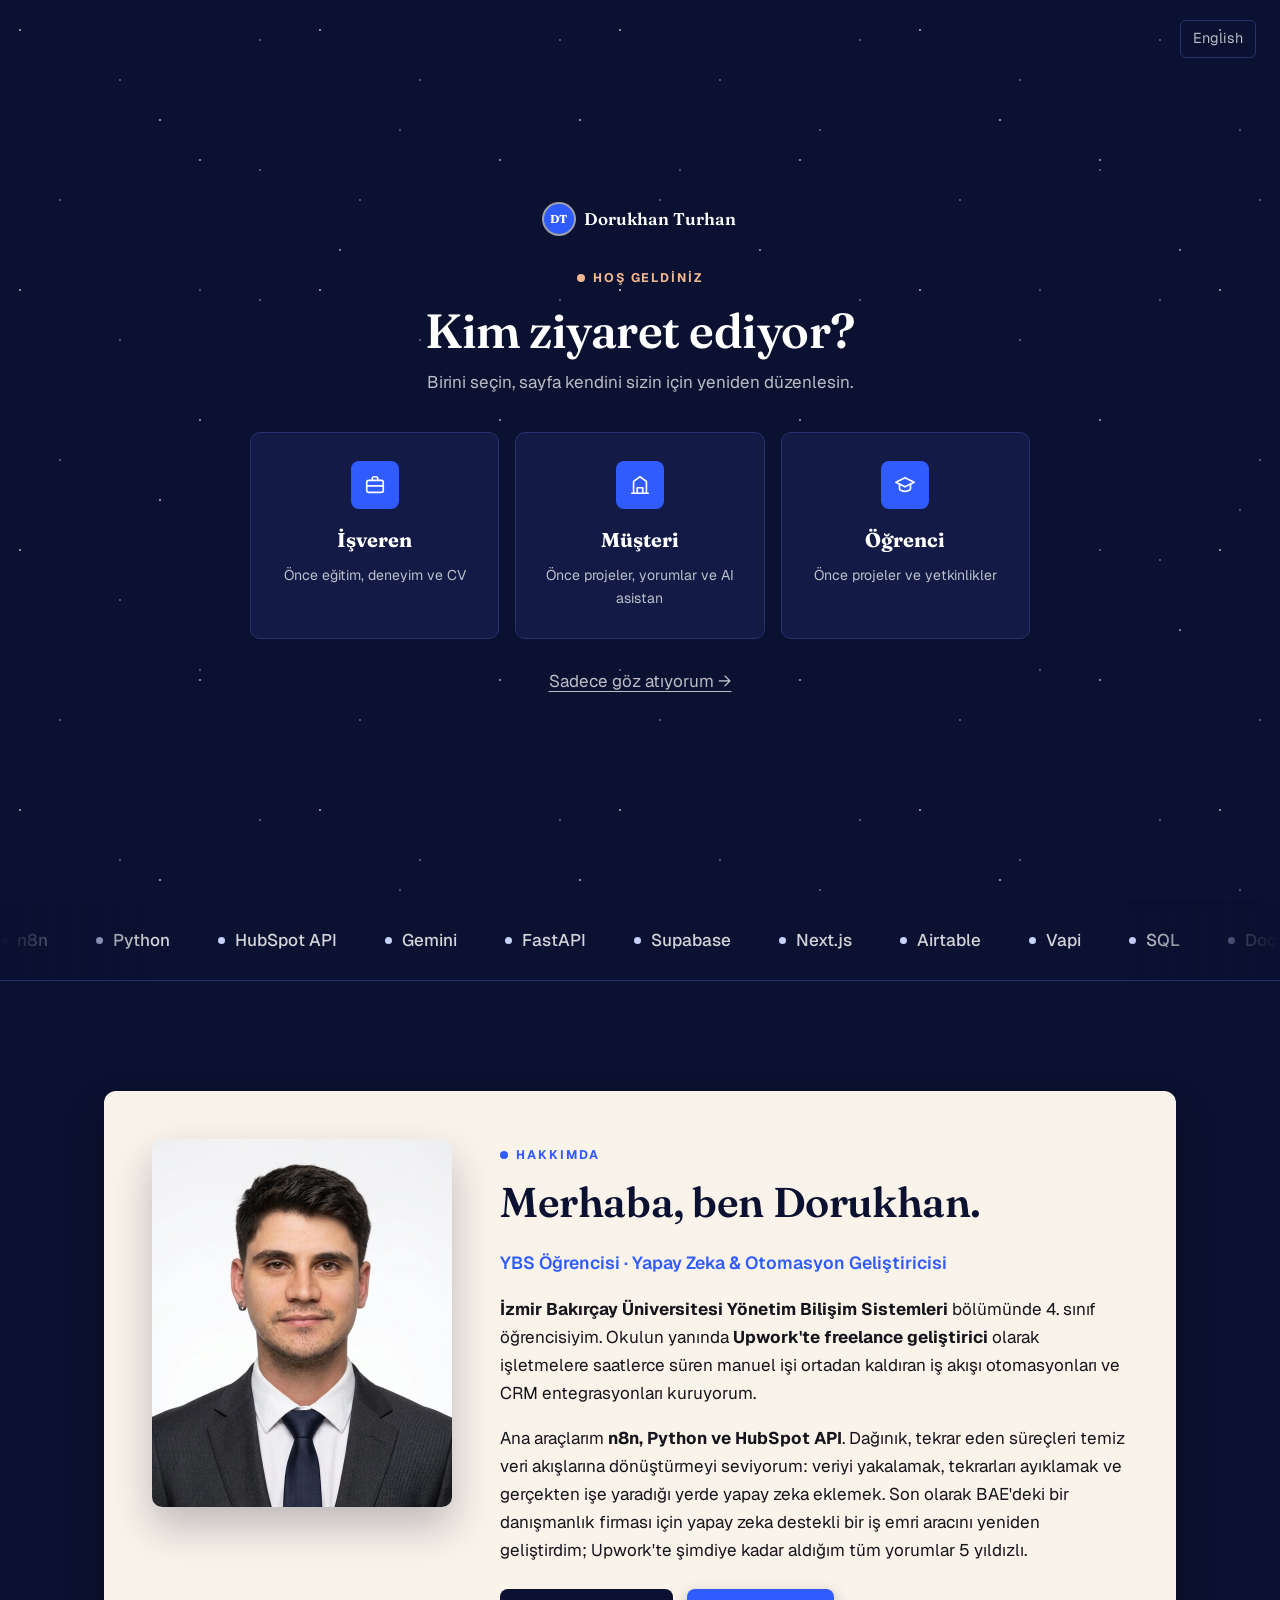
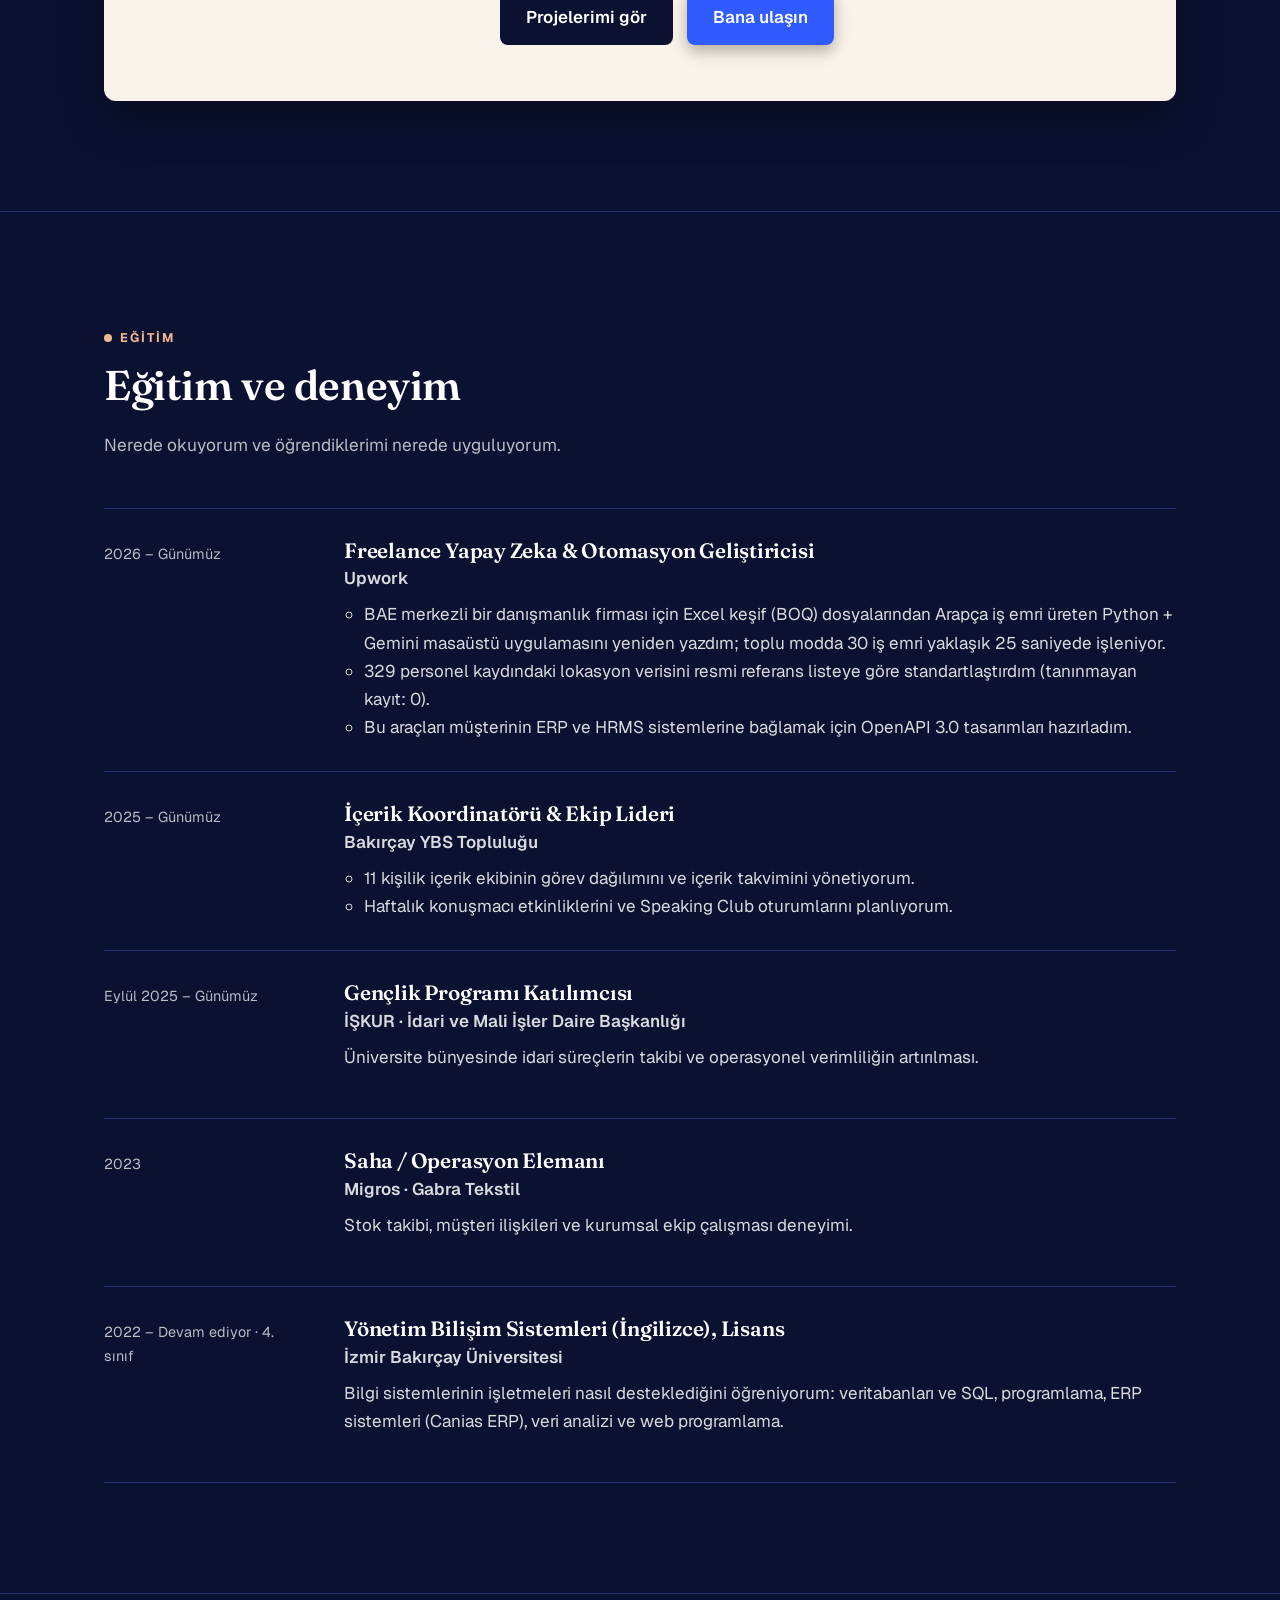
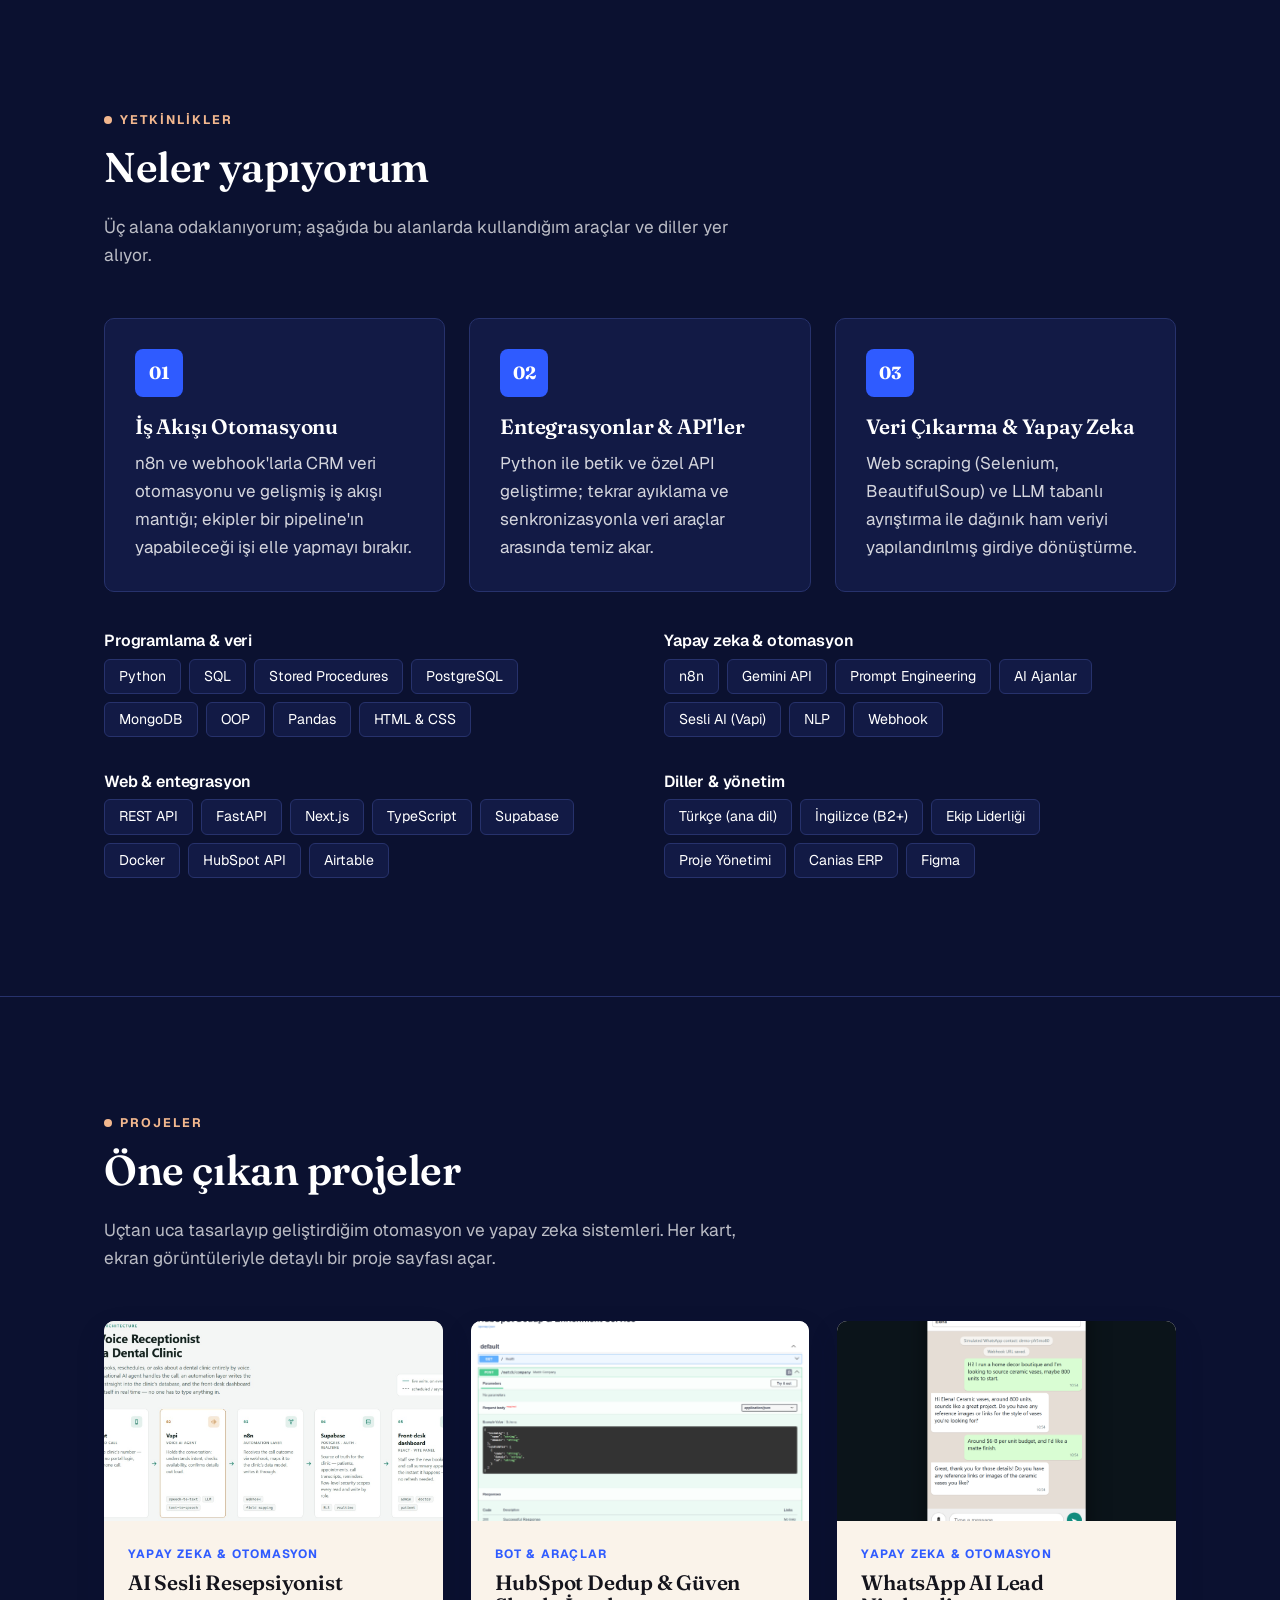
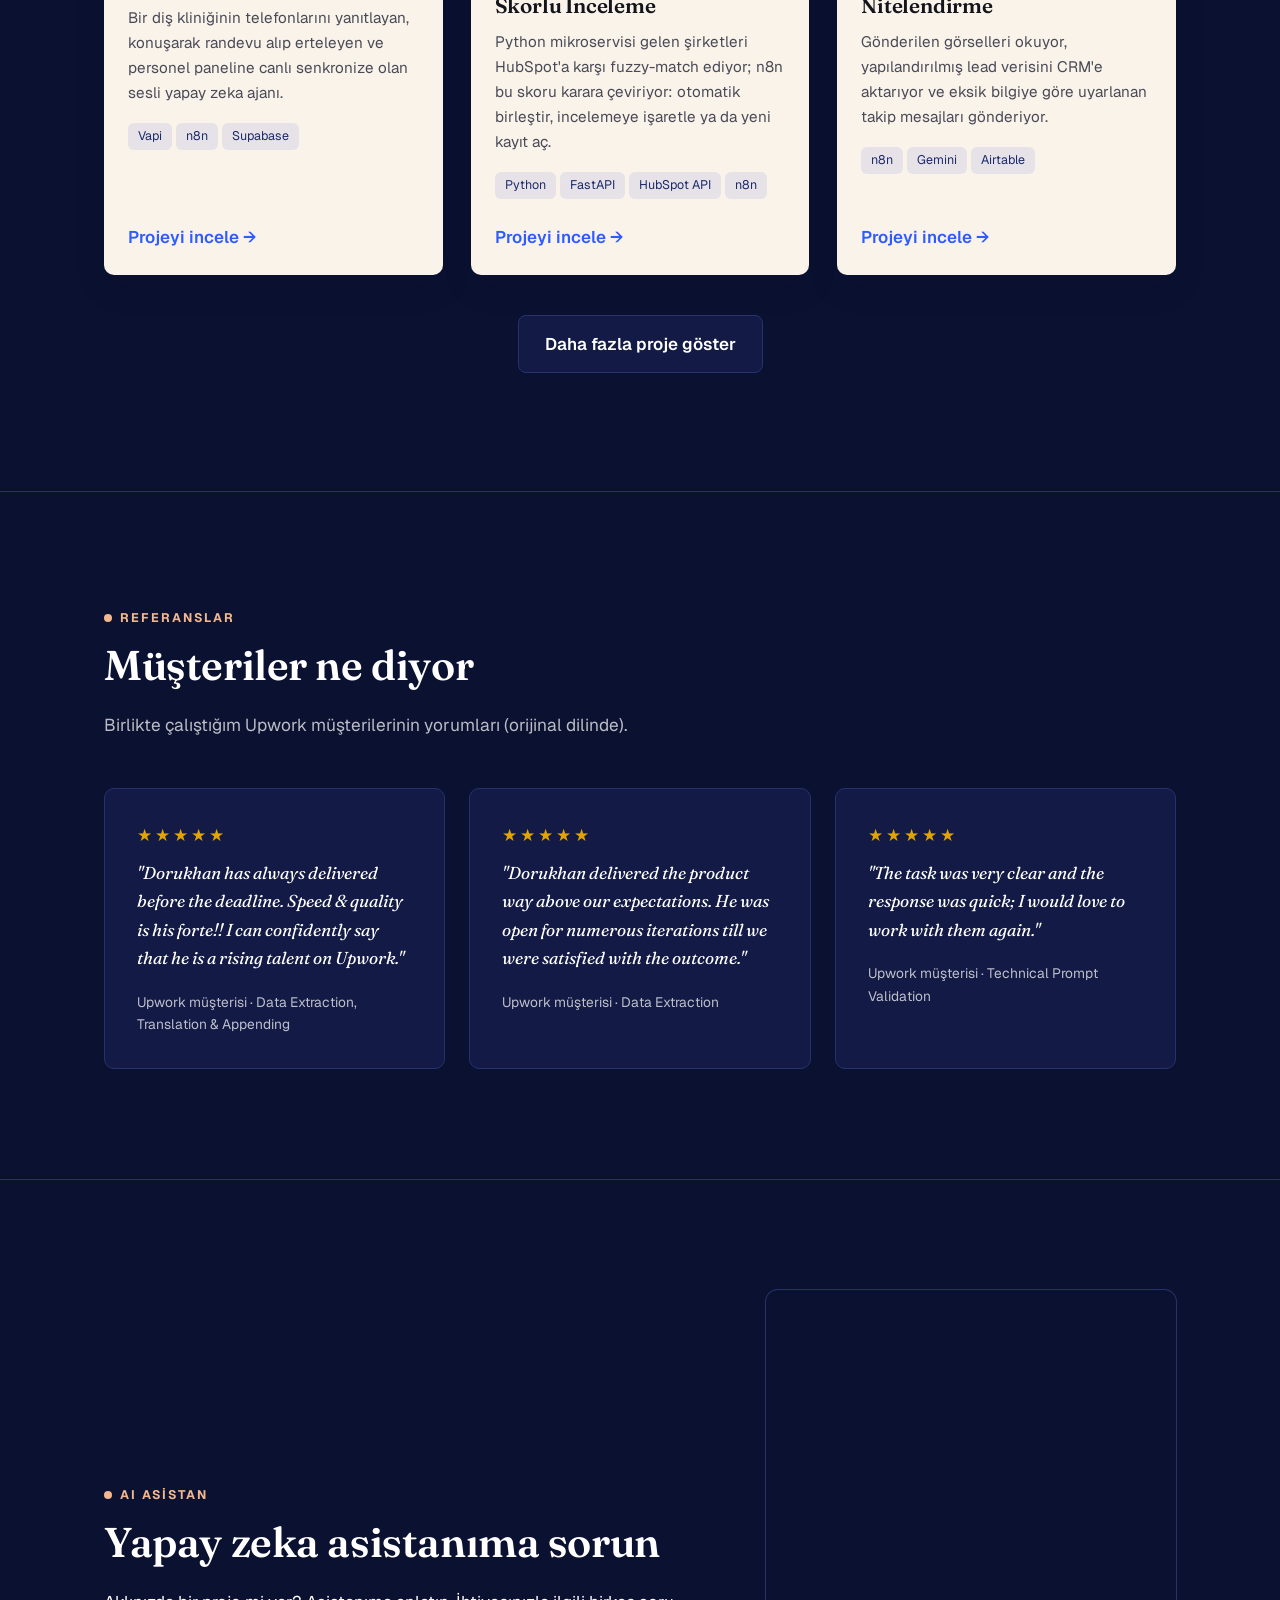
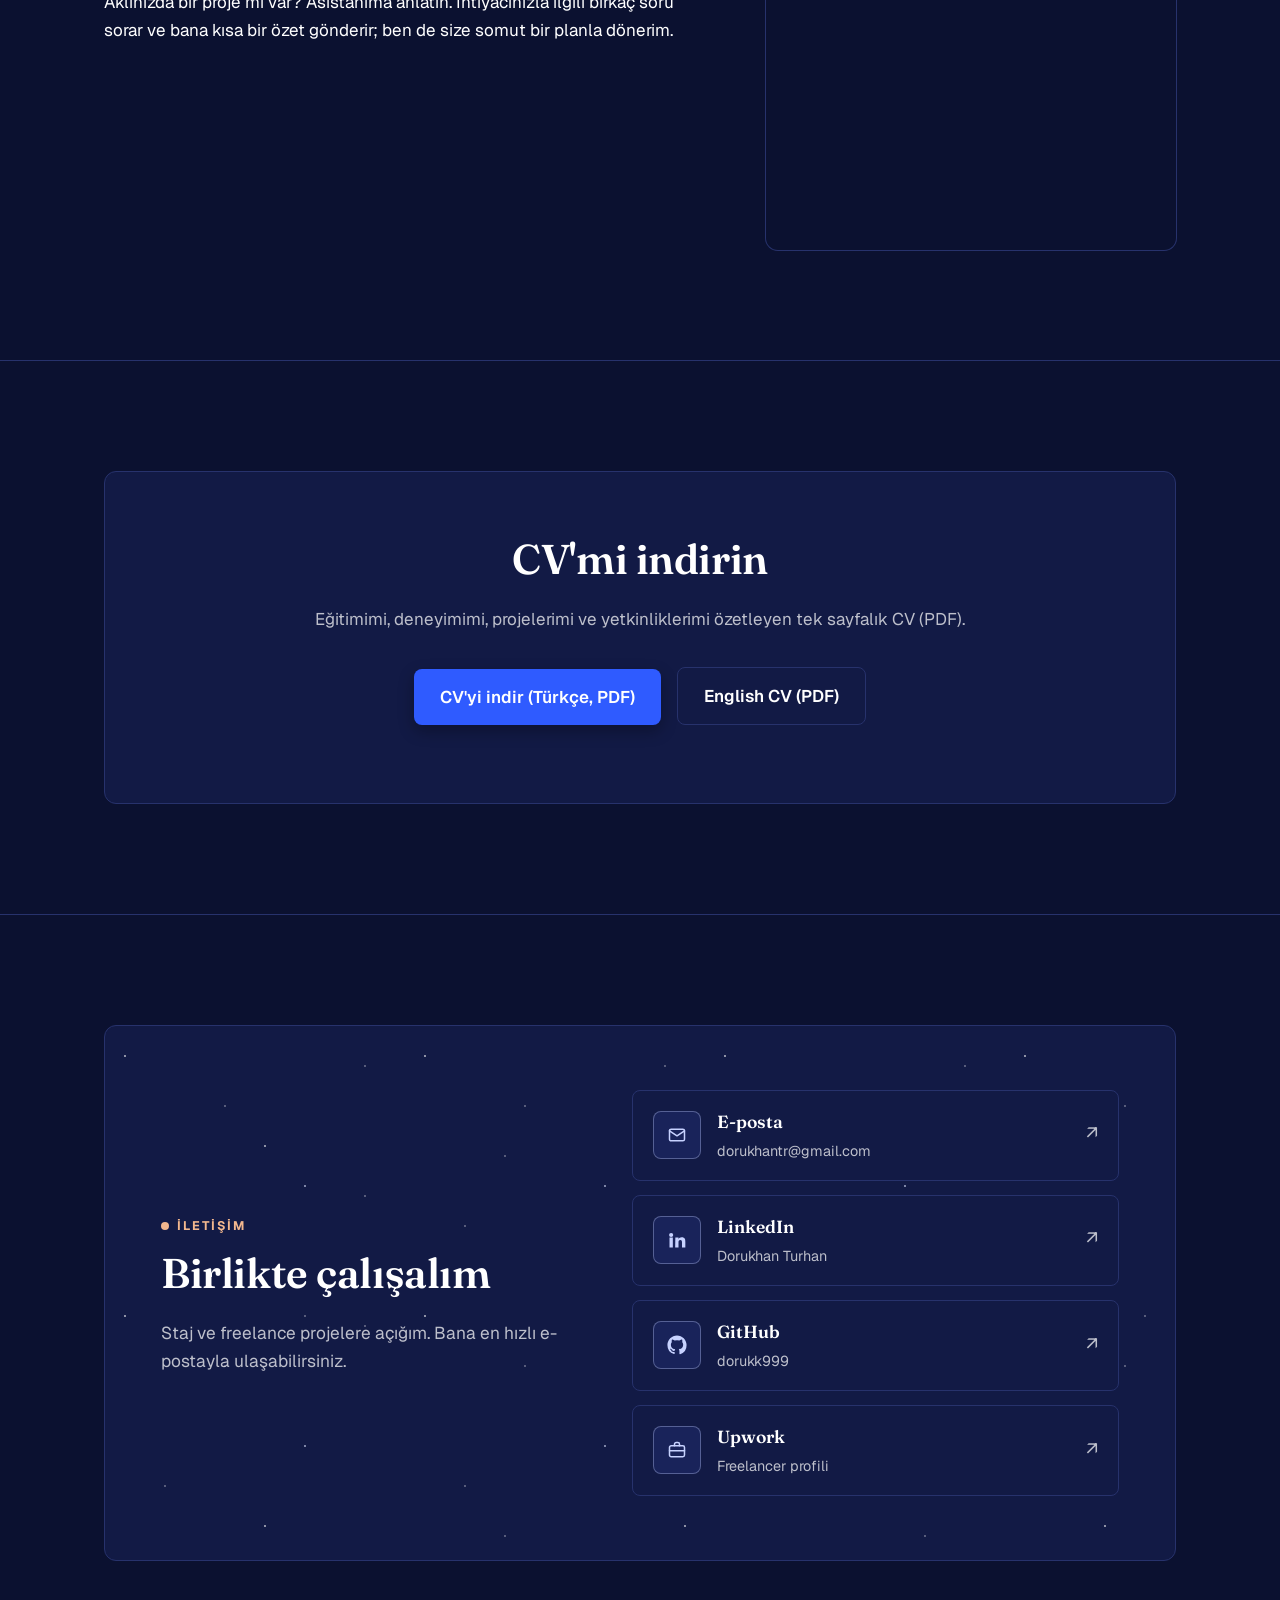
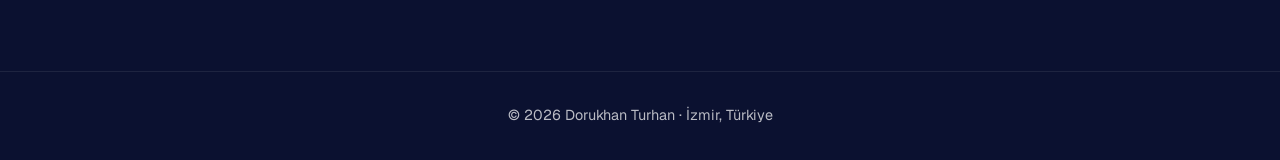
==== commit 4530256a: "Education list newest first; plain AI text in About" ====
--- a/tr.html
+++ b/tr.html
@@ -141,7 +141,7 @@
             <p>
               Ana araçlarım <strong>n8n, Python ve HubSpot API</strong>. Dağınık, tekrar eden süreçleri temiz
               veri akışlarına dönüştürmeyi seviyorum: veriyi yakalamak, tekrarları ayıklamak ve gerçekten işe
-              yaradığı yerde <em>yapay zeka</em> eklemek. Son olarak BAE'deki bir danışmanlık firması için yapay zeka destekli bir iş emri aracını yeniden geliştirdim; Upwork'te şimdiye kadar aldığım tüm yorumlar 5 yıldızlı.
+              yaradığı yerde yapay zeka eklemek. Son olarak BAE'deki bir danışmanlık firması için yapay zeka destekli bir iş emri aracını yeniden geliştirdim; Upwork'te şimdiye kadar aldığım tüm yorumlar 5 yıldızlı.
             </p>
             <a href="#projects" class="btn btn-dark">Projelerimi gör</a>
             <a href="#contact" class="btn btn-primary">Bana ulaşın</a>
@@ -158,13 +158,6 @@
         <p class="section-intro">Nerede okuyorum ve öğrendiklerimi nerede uyguluyorum.</p>
         <div class="reveal">
           <ul class="timeline">
-            <li class="timeline-item">
-              <span class="timeline-date">2022 – Devam ediyor · 4. sınıf</span>
-              <h3>Yönetim Bilişim Sistemleri (İngilizce), Lisans</h3>
-              <p class="org">İzmir Bakırçay Üniversitesi</p>
-              <p>Bilgi sistemlerinin işletmeleri nasıl desteklediğini öğreniyorum: veritabanları ve SQL, programlama,
-                ERP sistemleri (Canias ERP), veri analizi ve web programlama.</p>
-            </li>
             <li class="timeline-item">
               <span class="timeline-date">2026 – Günümüz</span>
               <h3>Freelance Yapay Zeka &amp; Otomasyon Geliştiricisi</h3>
@@ -197,6 +190,13 @@
               <p class="org">Migros · Gabra Tekstil</p>
               <p>Stok takibi, müşteri ilişkileri ve kurumsal ekip çalışması deneyimi.</p>
             </li>
+            <li class="timeline-item">
+              <span class="timeline-date">2022 – Devam ediyor · 4. sınıf</span>
+              <h3>Yönetim Bilişim Sistemleri (İngilizce), Lisans</h3>
+              <p class="org">İzmir Bakırçay Üniversitesi</p>
+              <p>Bilgi sistemlerinin işletmeleri nasıl desteklediğini öğreniyorum: veritabanları ve SQL, programlama,
+                ERP sistemleri (Canias ERP), veri analizi ve web programlama.</p>
+            </li>
           </ul>
         </div>
       </div>
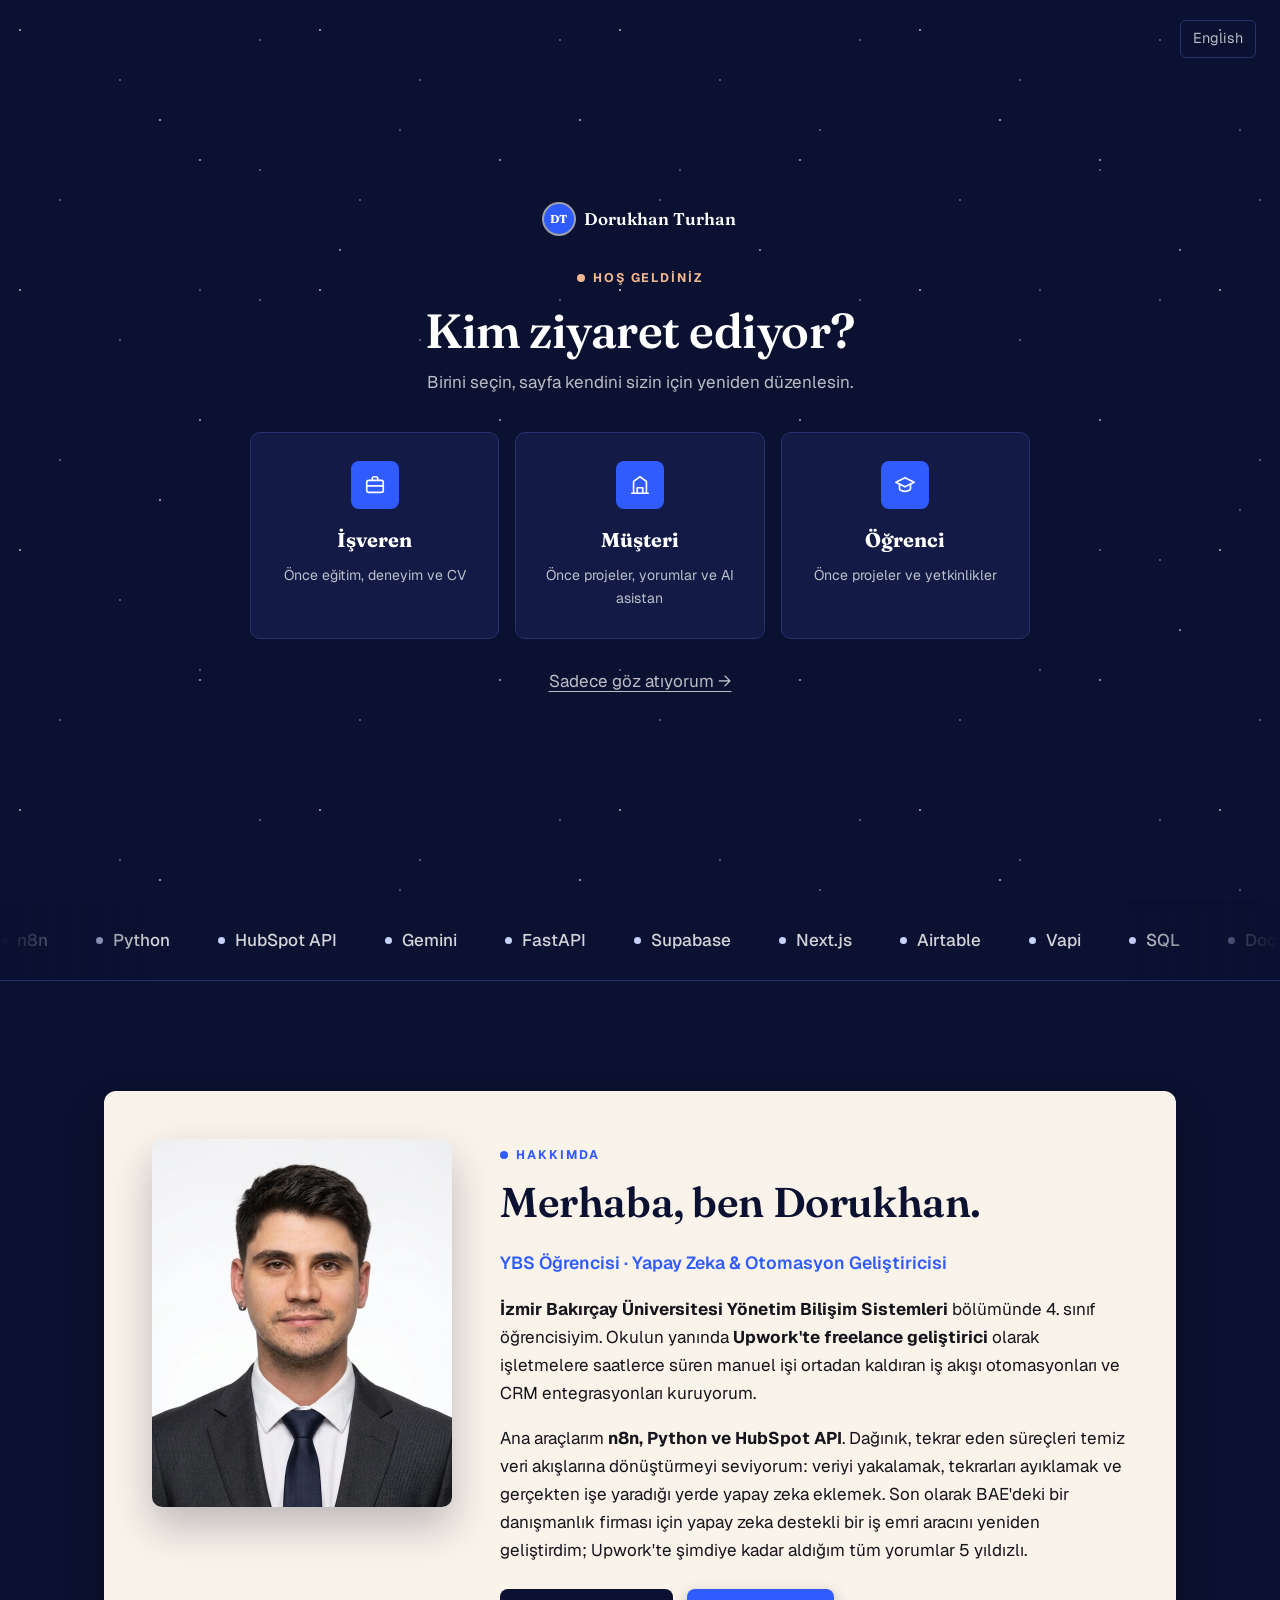
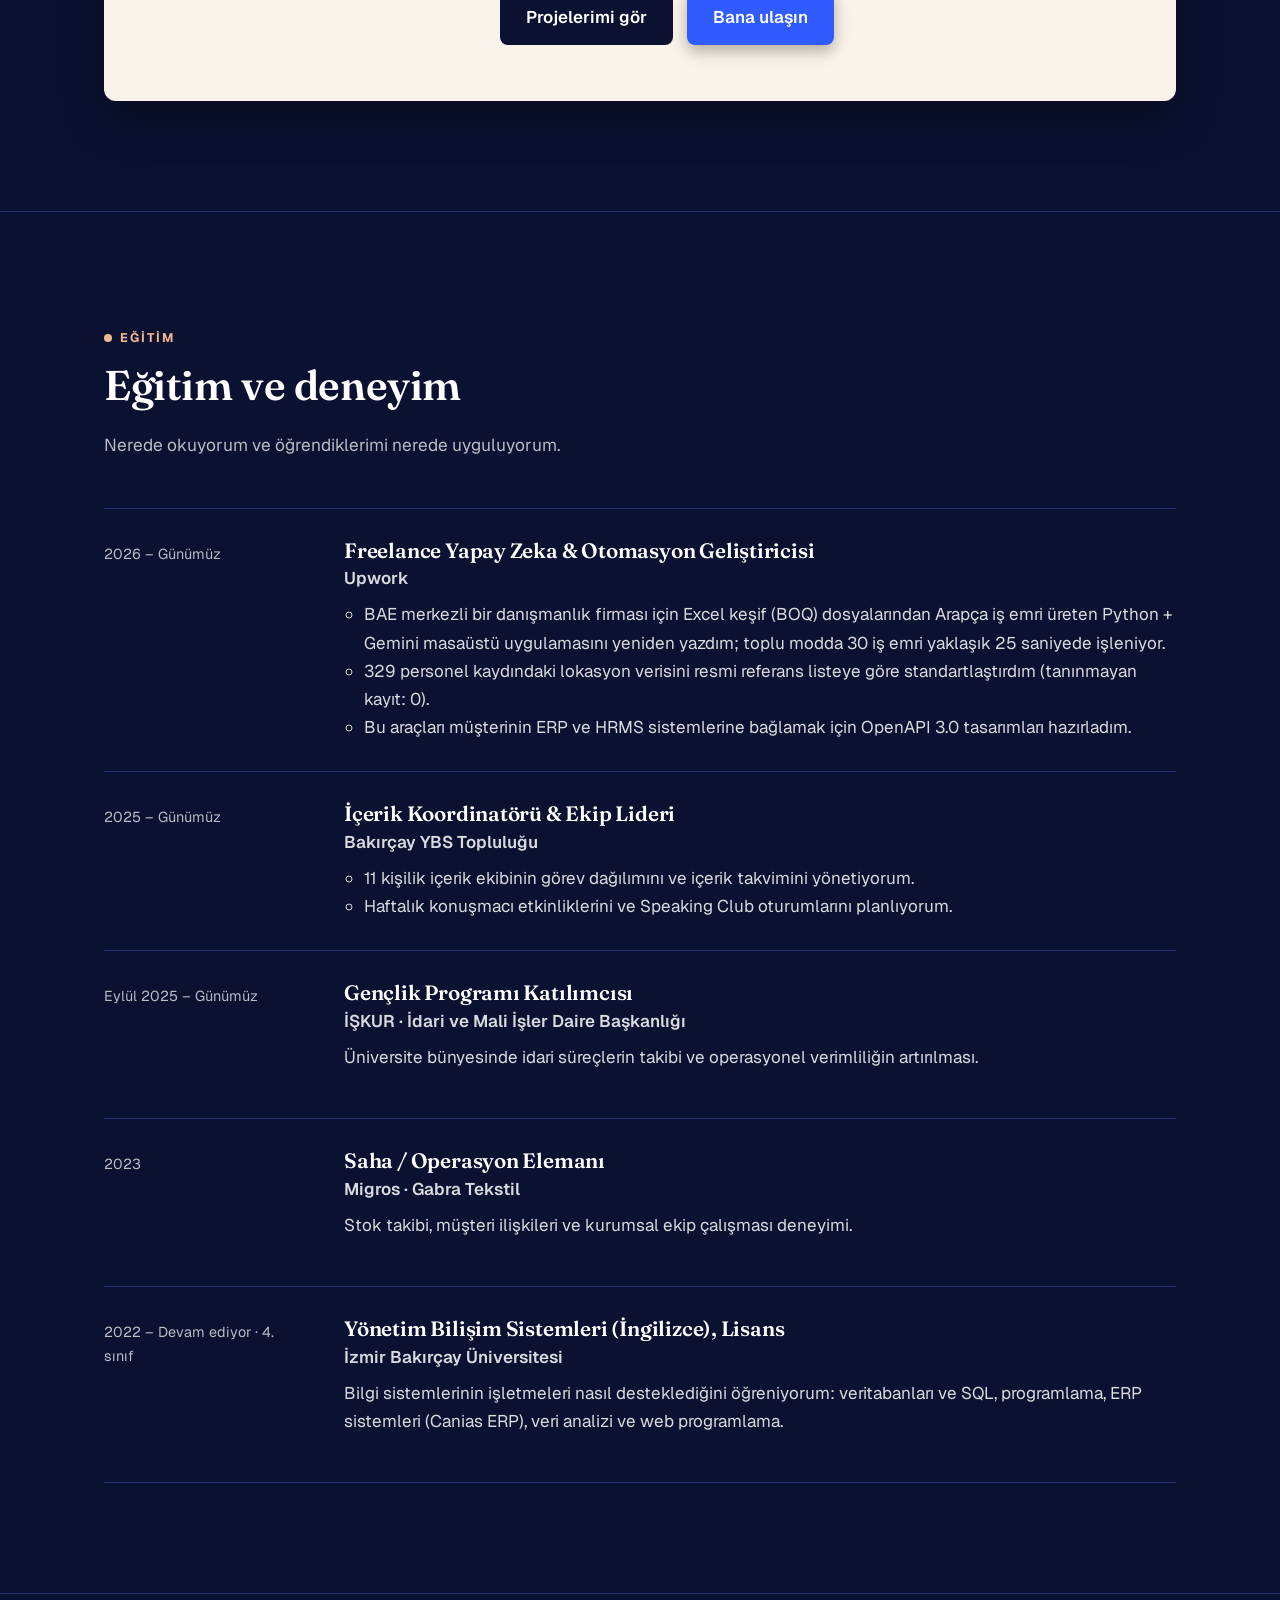
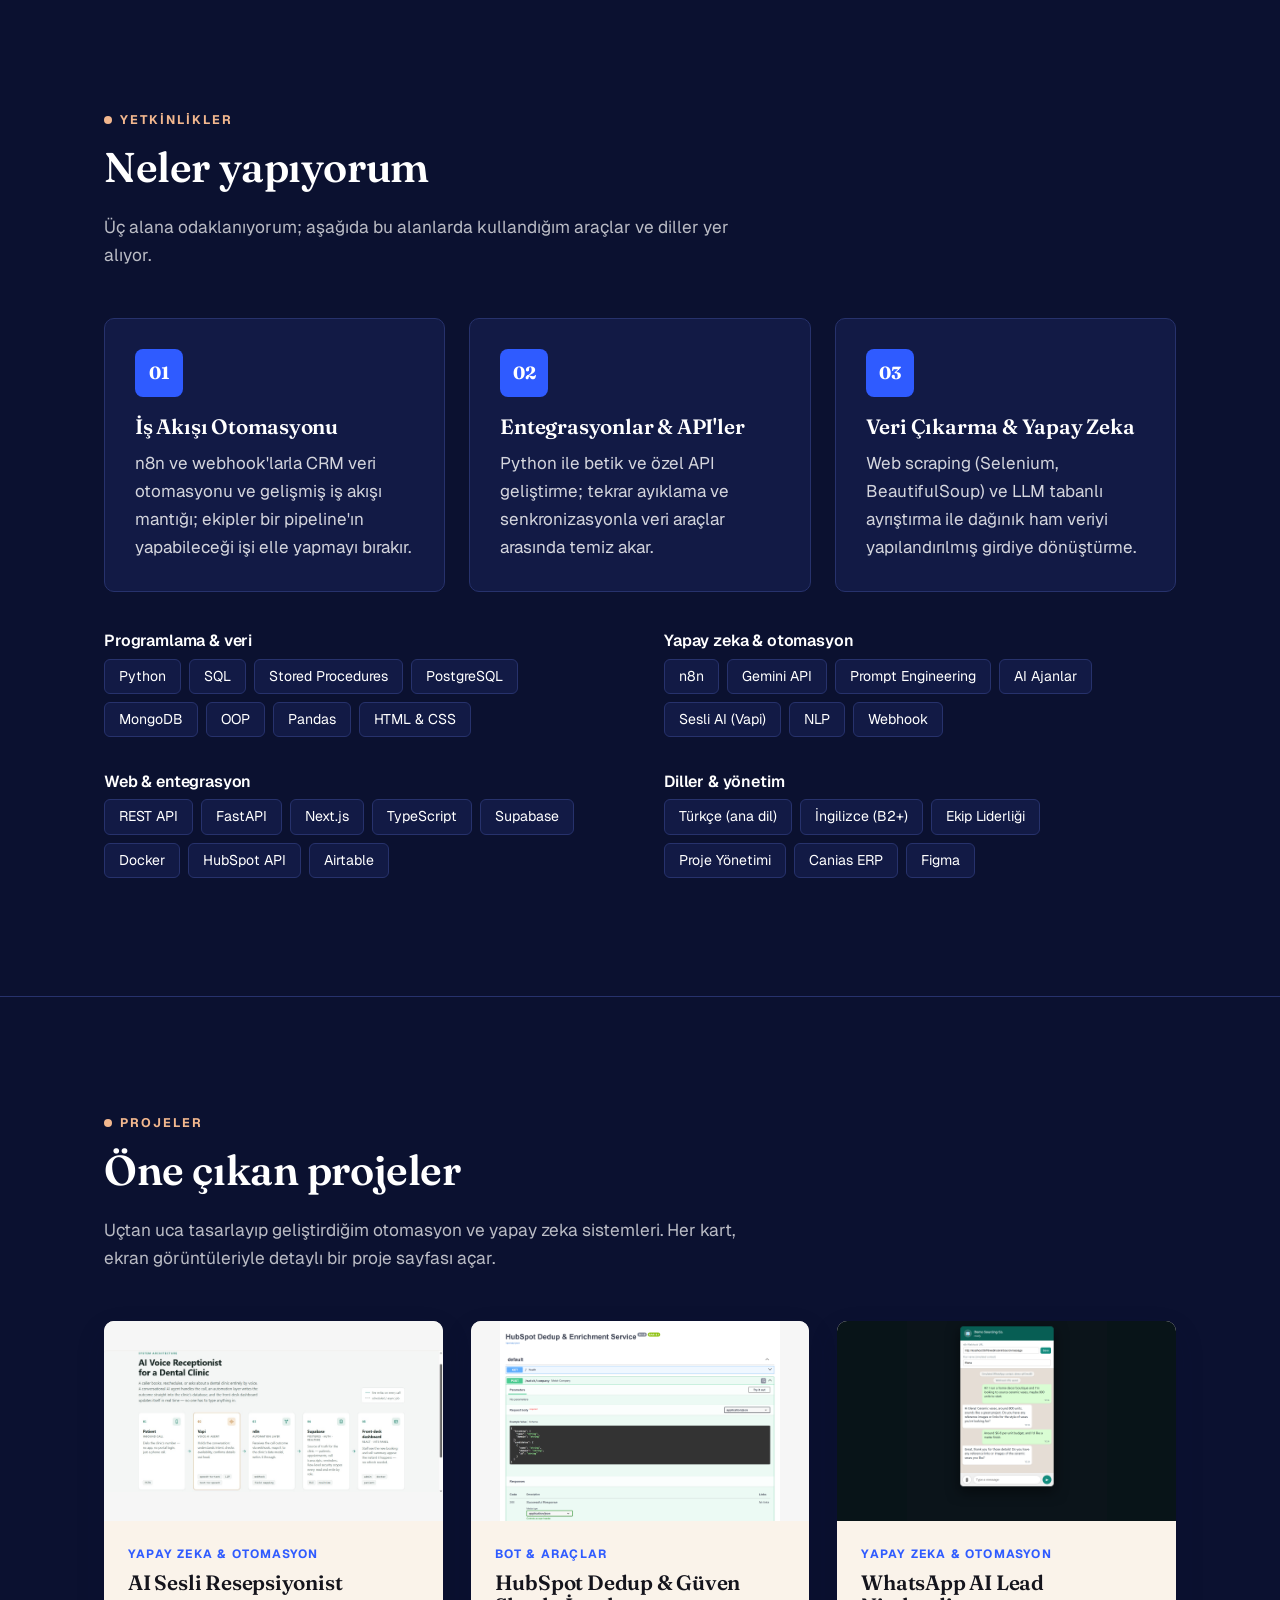
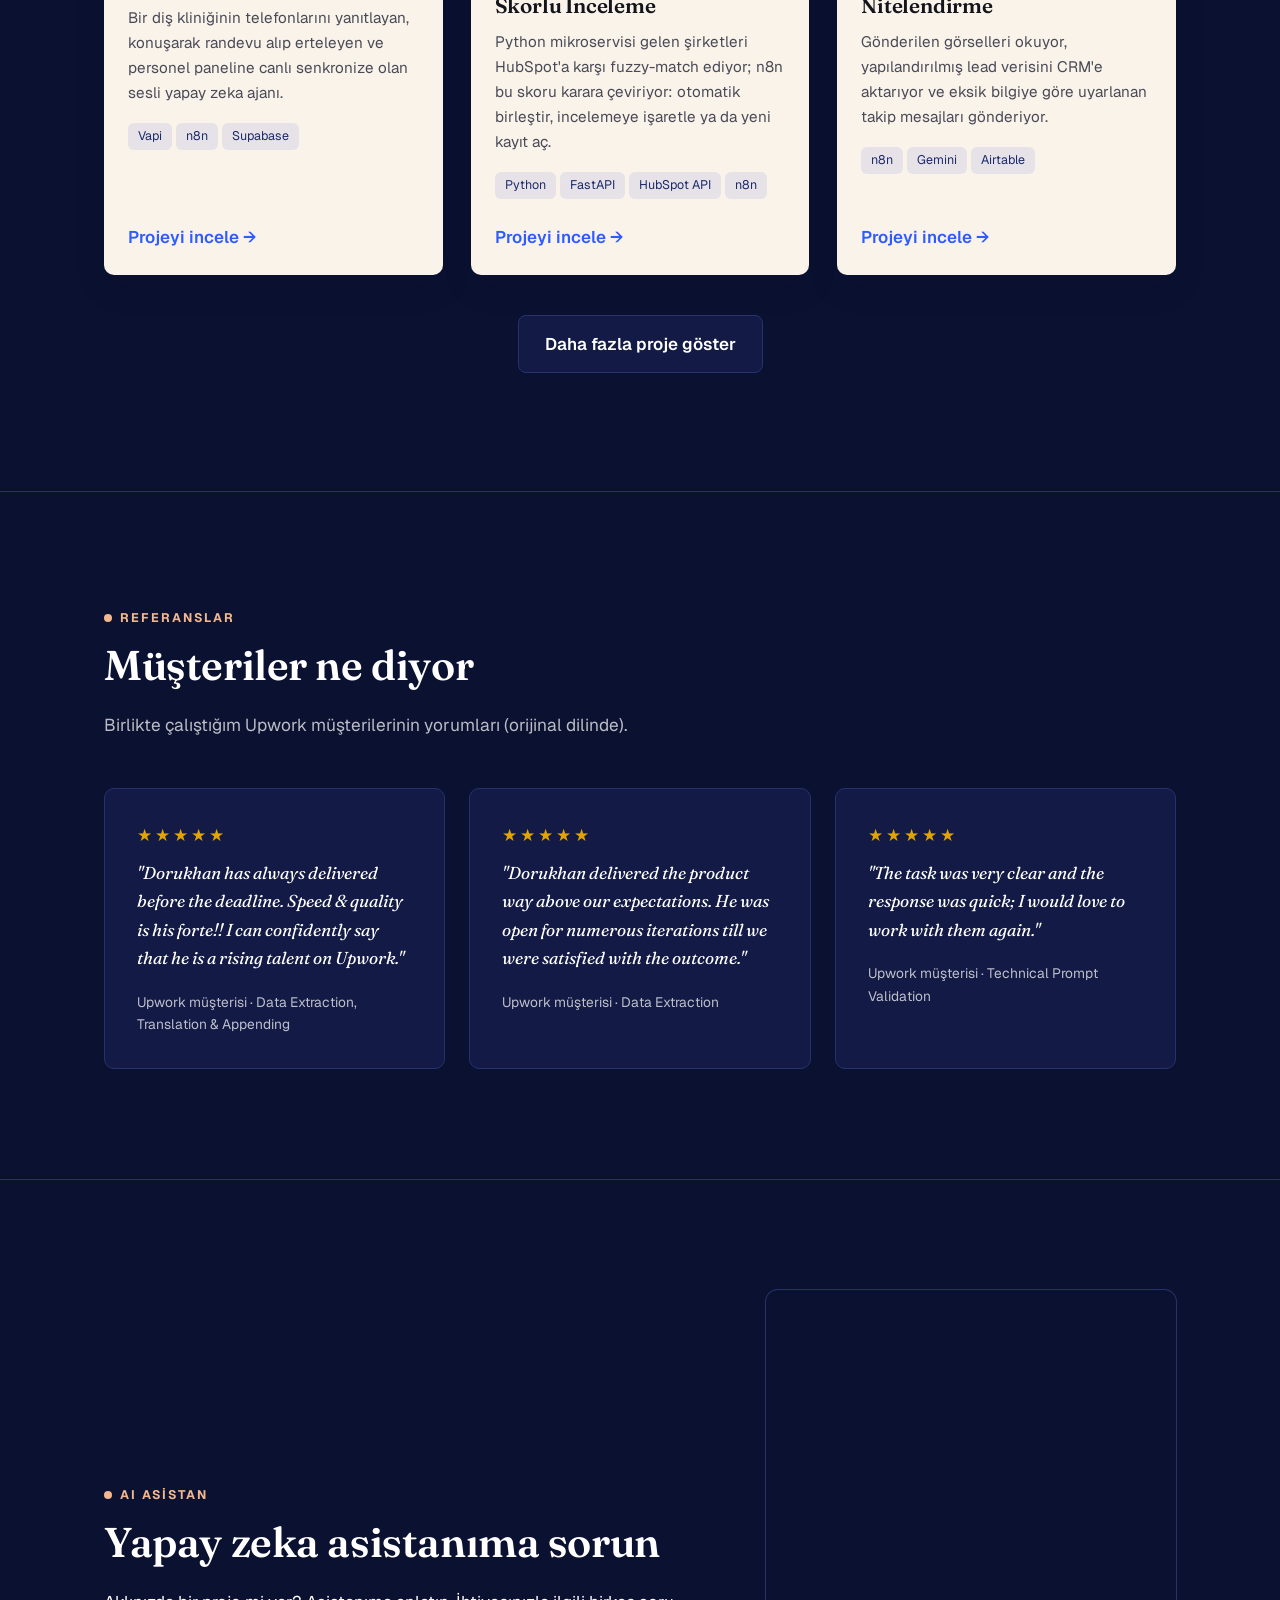
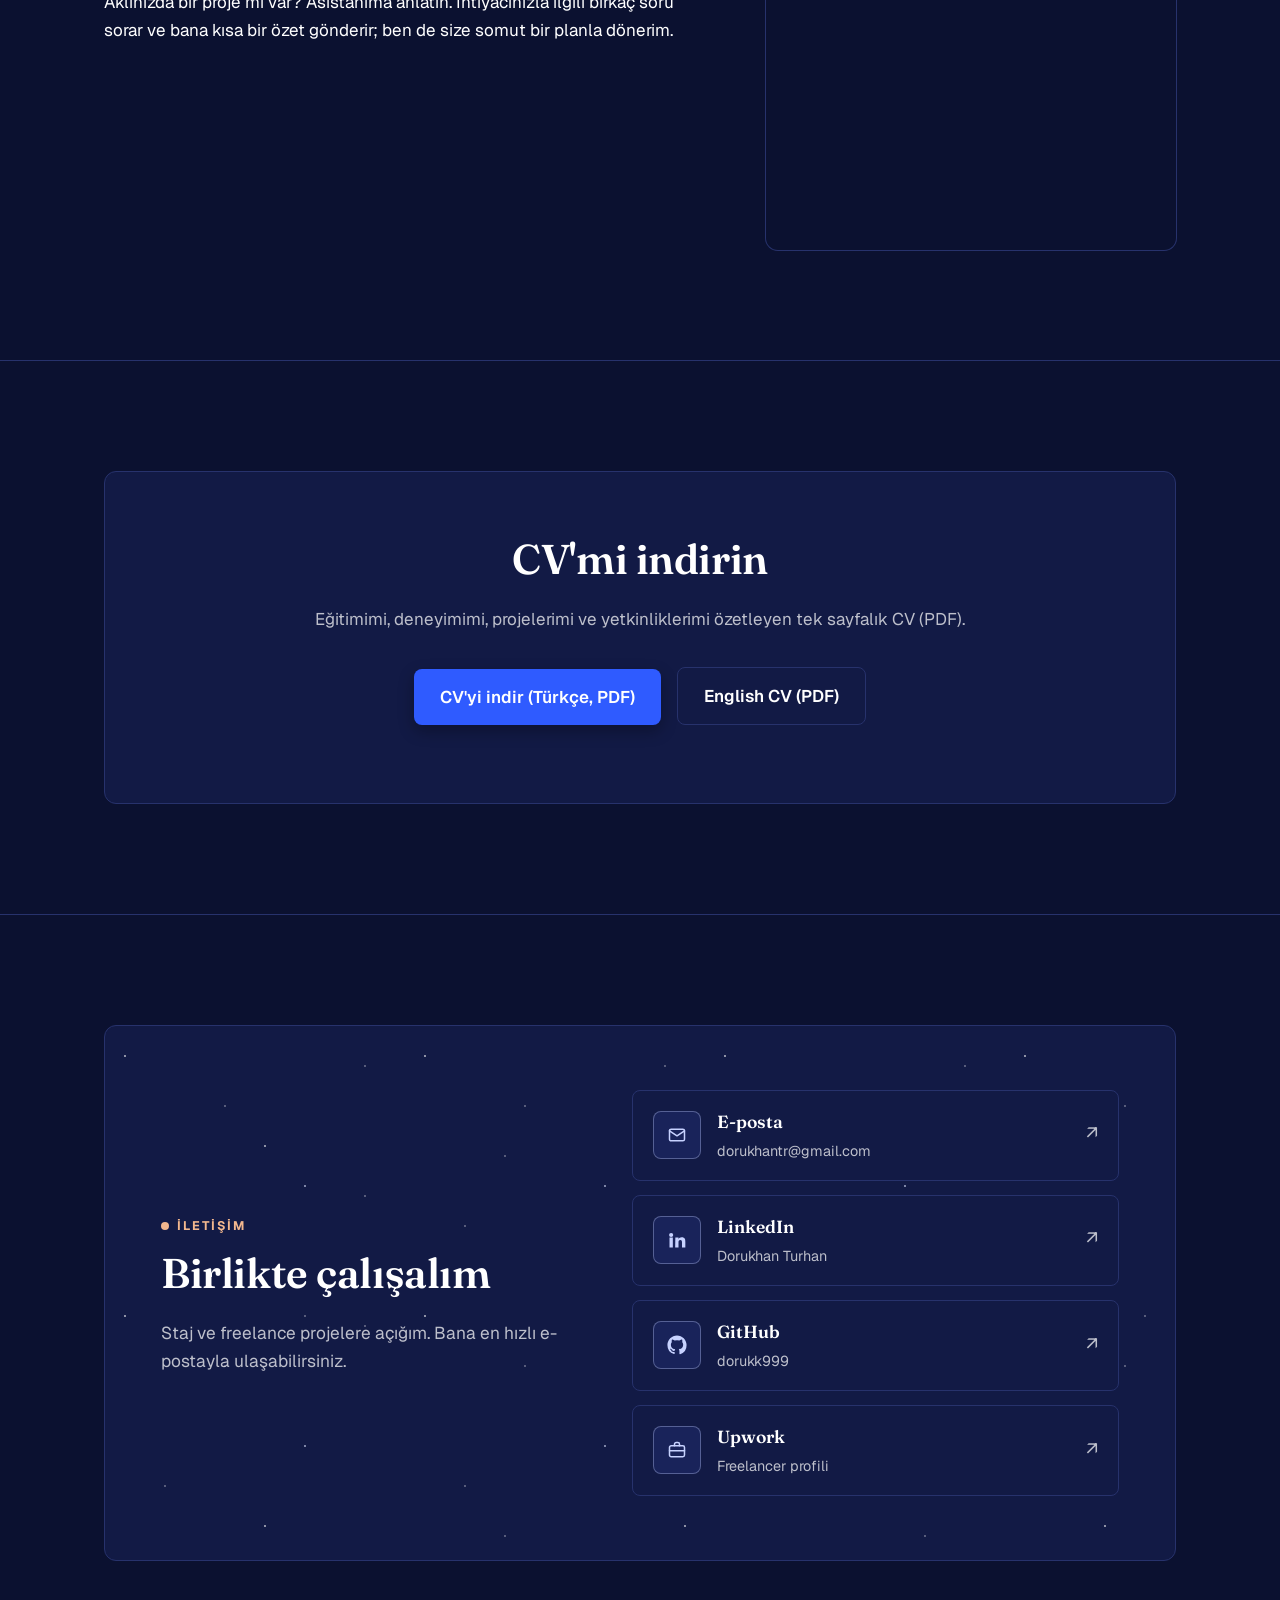
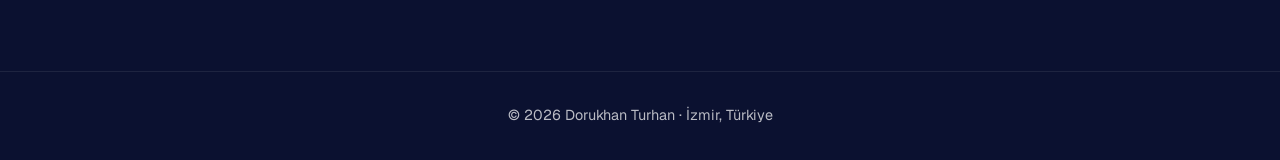
==== commit d8517caf: "Fit the first three project covers fully inside their cards" ====
--- a/tr.html
+++ b/tr.html
@@ -273,7 +273,7 @@
         <input type="checkbox" id="more-projects" class="more-toggle">
         <div class="project-grid">
           <article class="project-card reveal">
-            <div class="project-image"><img src="images/projects/voice-receptionist/cover-architecture.jpg" alt="AI sesli resepsiyonistin mimari şeması" loading="lazy"></div>
+            <div class="project-image"><img class="fit fit-light" src="images/projects/voice-receptionist/cover-architecture.jpg" alt="AI sesli resepsiyonistin mimari şeması" loading="lazy"></div>
             <div class="project-body">
               <span class="category">Yapay Zeka &amp; Otomasyon</span>
               <h3>AI Sesli Resepsiyonist</h3>
@@ -284,7 +284,7 @@
           </article>
 
           <article class="project-card reveal">
-            <div class="project-image"><img src="images/projects/hubspot-dedup-pipeline/cover-api-docs.png" alt="HubSpot tekrar ayıklama servisinin API dokümantasyonu" loading="lazy"></div>
+            <div class="project-image"><img class="fit fit-light" src="images/projects/hubspot-dedup-pipeline/cover-api-docs.png" alt="HubSpot tekrar ayıklama servisinin API dokümantasyonu" loading="lazy"></div>
             <div class="project-body">
               <span class="category">Bot &amp; Araçlar</span>
               <h3>HubSpot Dedup &amp; Güven Skorlu İnceleme</h3>
@@ -295,7 +295,7 @@
           </article>
 
           <article class="project-card reveal">
-            <div class="project-image"><img src="images/projects/whatsapp-ai-lead-qualification/chat-conversation.png" alt="Yapay zeka lead nitelendirme asistanıyla WhatsApp yazışması" loading="lazy"></div>
+            <div class="project-image"><img class="fit fit-dark" src="images/projects/whatsapp-ai-lead-qualification/chat-conversation.png" alt="Yapay zeka lead nitelendirme asistanıyla WhatsApp yazışması" loading="lazy"></div>
             <div class="project-body">
               <span class="category">Yapay Zeka &amp; Otomasyon</span>
               <h3>WhatsApp AI Lead Nitelendirme</h3>
--- a/styles.css
+++ b/styles.css
@@ -236,7 +236,7 @@
 body:has(#v-student:checked) .v-student { display: block; animation: fade-up 0.6s cubic-bezier(0.2, 0.7, 0.2, 1) both; }
 
 /* Bölüm sırası */
-main { display: flex; flex-direction: column; background: var(--night); }
+main:not(.project-page) { display: flex; flex-direction: column; background: var(--night); }
 body:has(.persona-radio:not(#v-all):checked) main > .hero    { order: -2; }
 body:has(.persona-radio:not(#v-all):checked) main > .marquee { order: -1; }
 body:has(.persona-radio:not(#v-all):checked) main > .section { order: 10; }
@@ -487,6 +487,11 @@
 .project-card:hover { transform: translateY(-8px); box-shadow: 0 26px 50px rgba(11, 17, 48, 0.25); }
 .project-image { overflow: hidden; }
 .project-card img { width: 100%; height: 200px; object-fit: cover; transition: transform 0.6s; }
+
+/* Kapağa tam oturan görseller */
+.project-card img.fit { object-fit: contain; }
+.fit-light { background: #f6f6f6; }
+.fit-dark { background: #081418; }
 .project-card:hover img { transform: scale(1.06); }
 .project-body { padding: 24px; display: flex; flex-direction: column; flex: 1; }
 .project-body p { color: var(--ink-soft); font-size: 0.95rem; }
